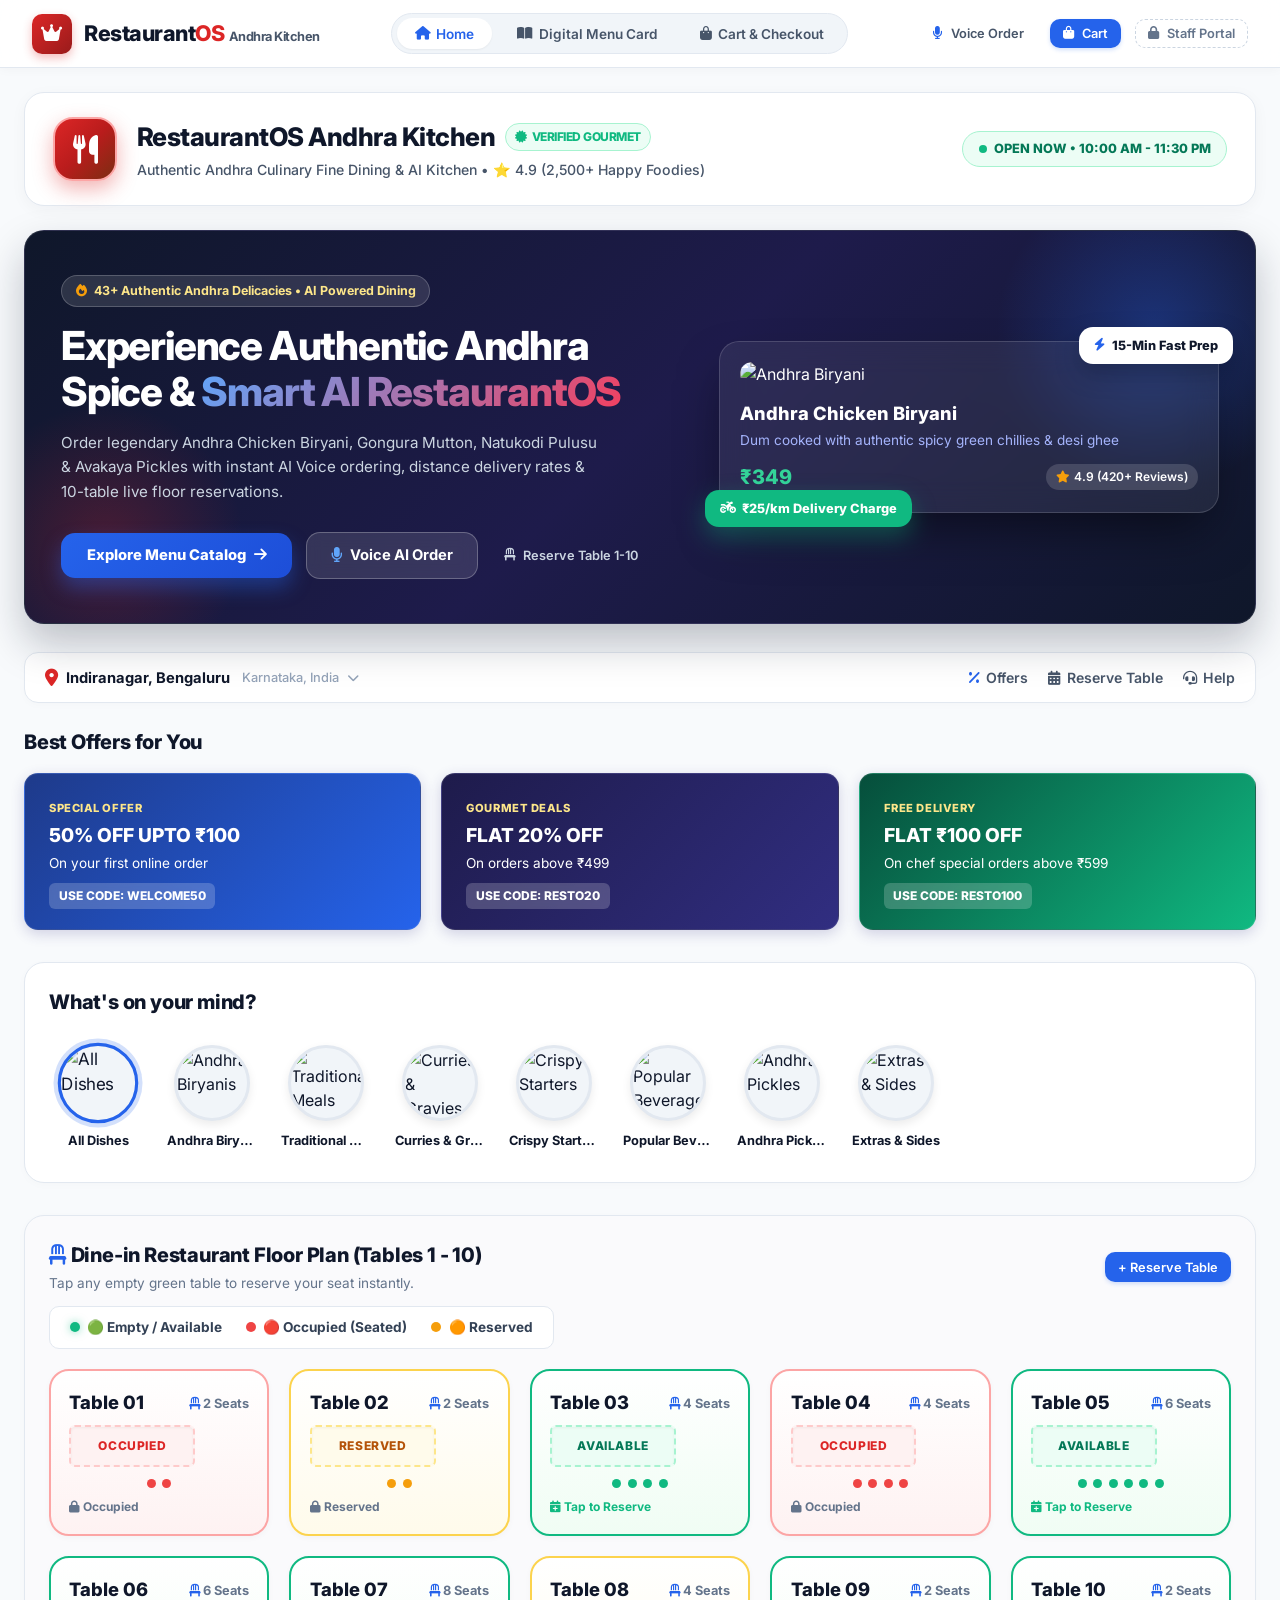
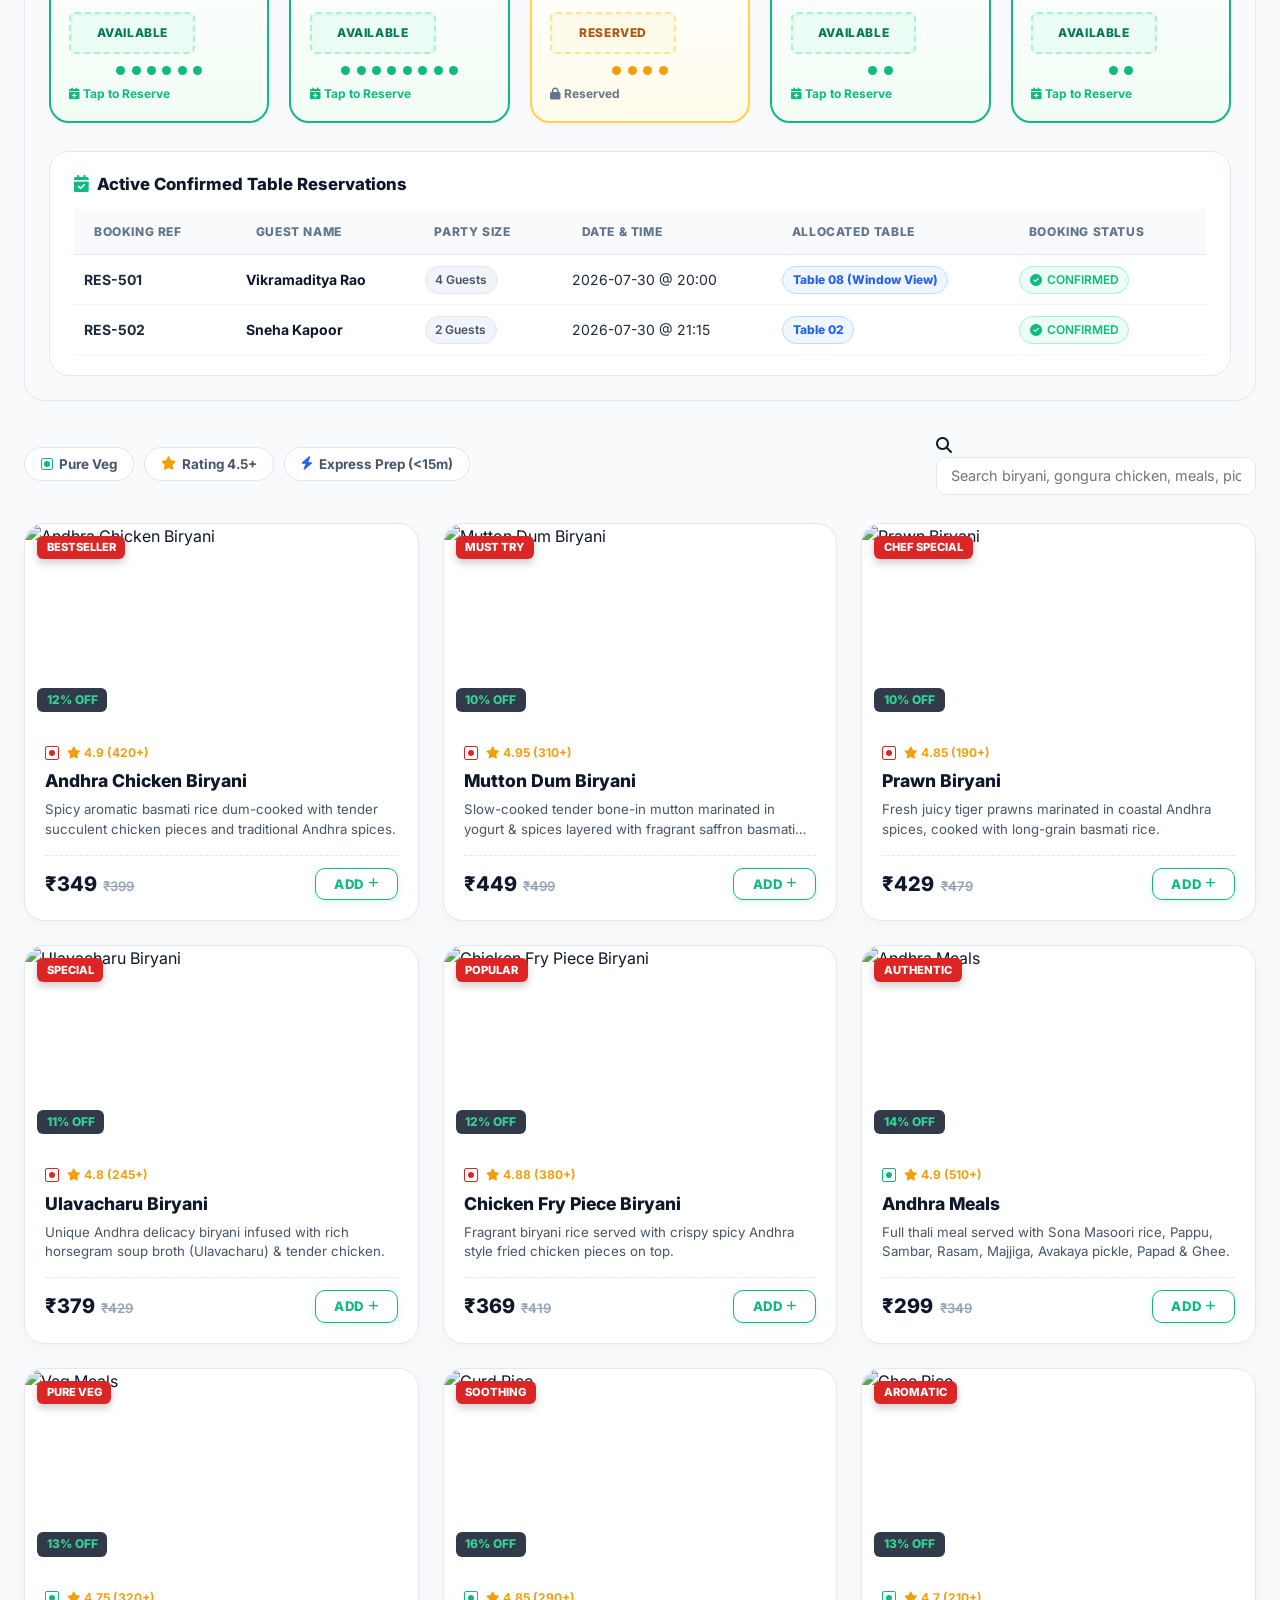
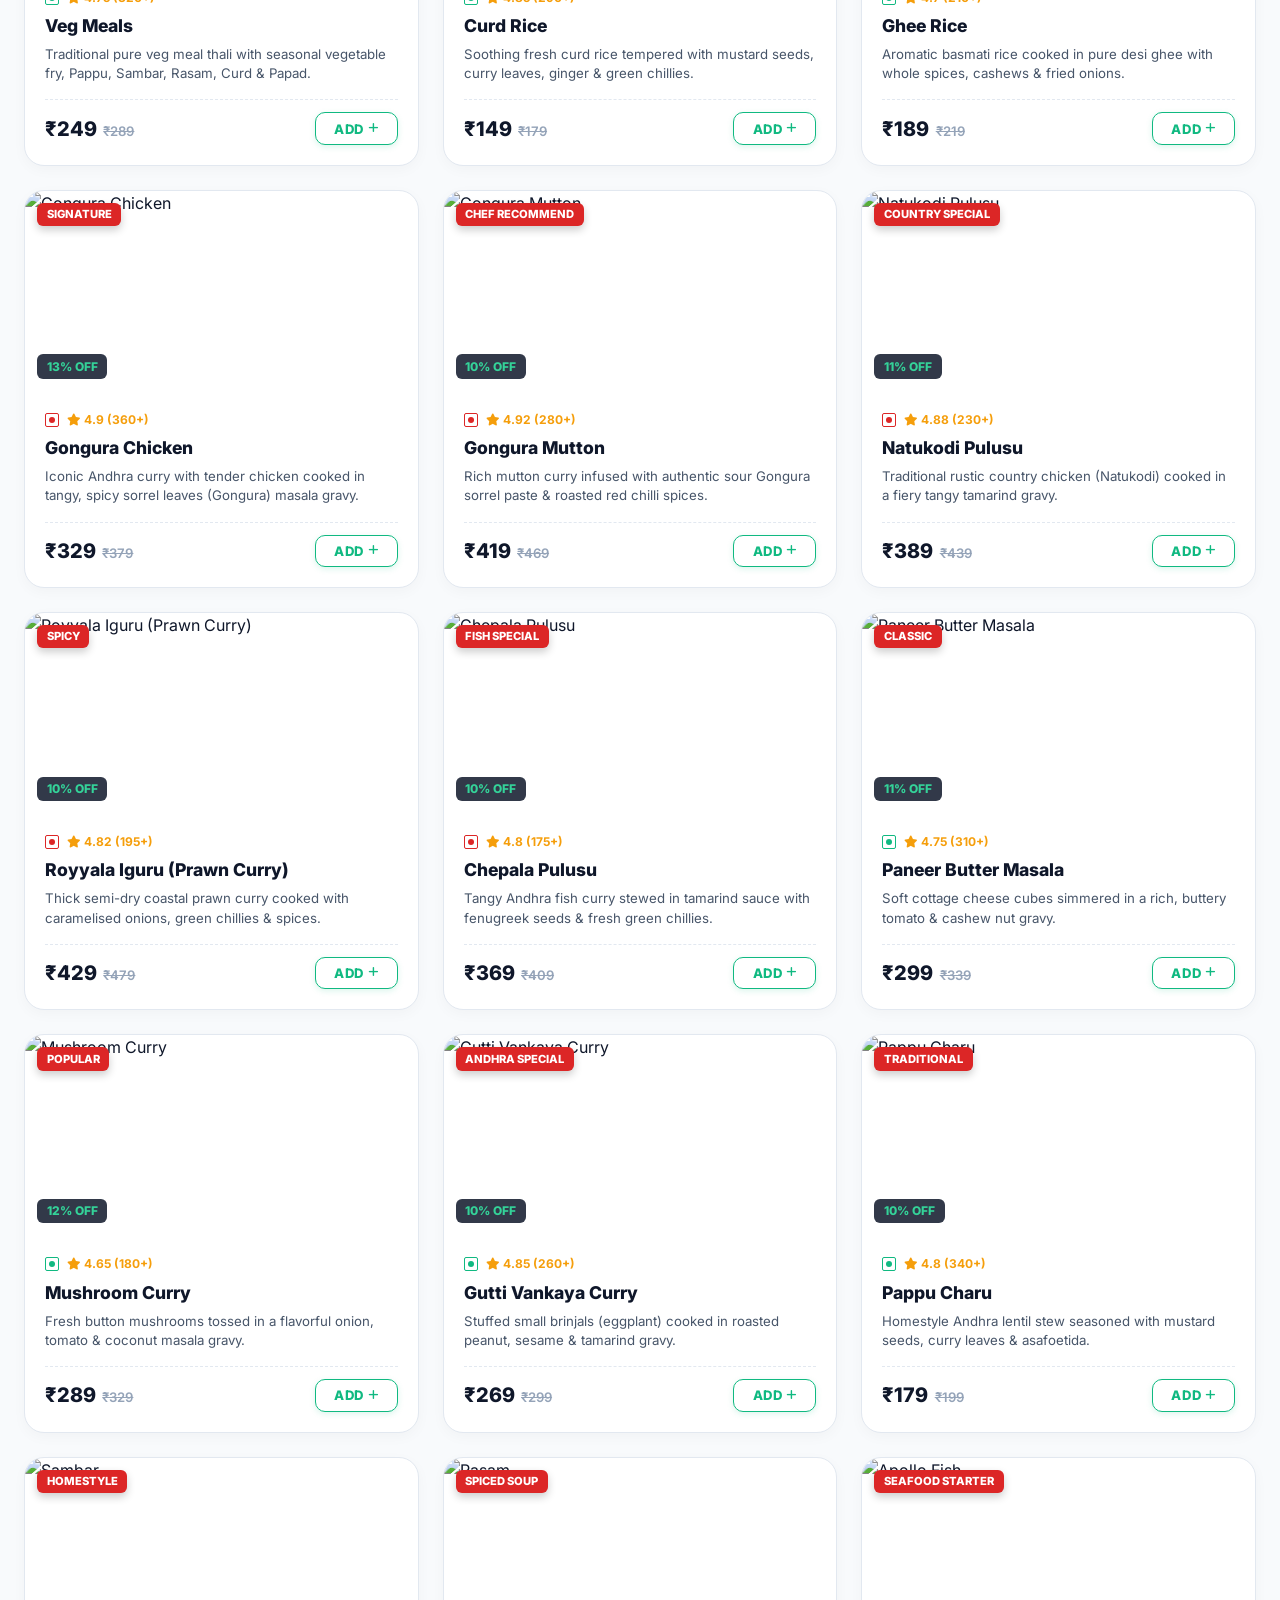
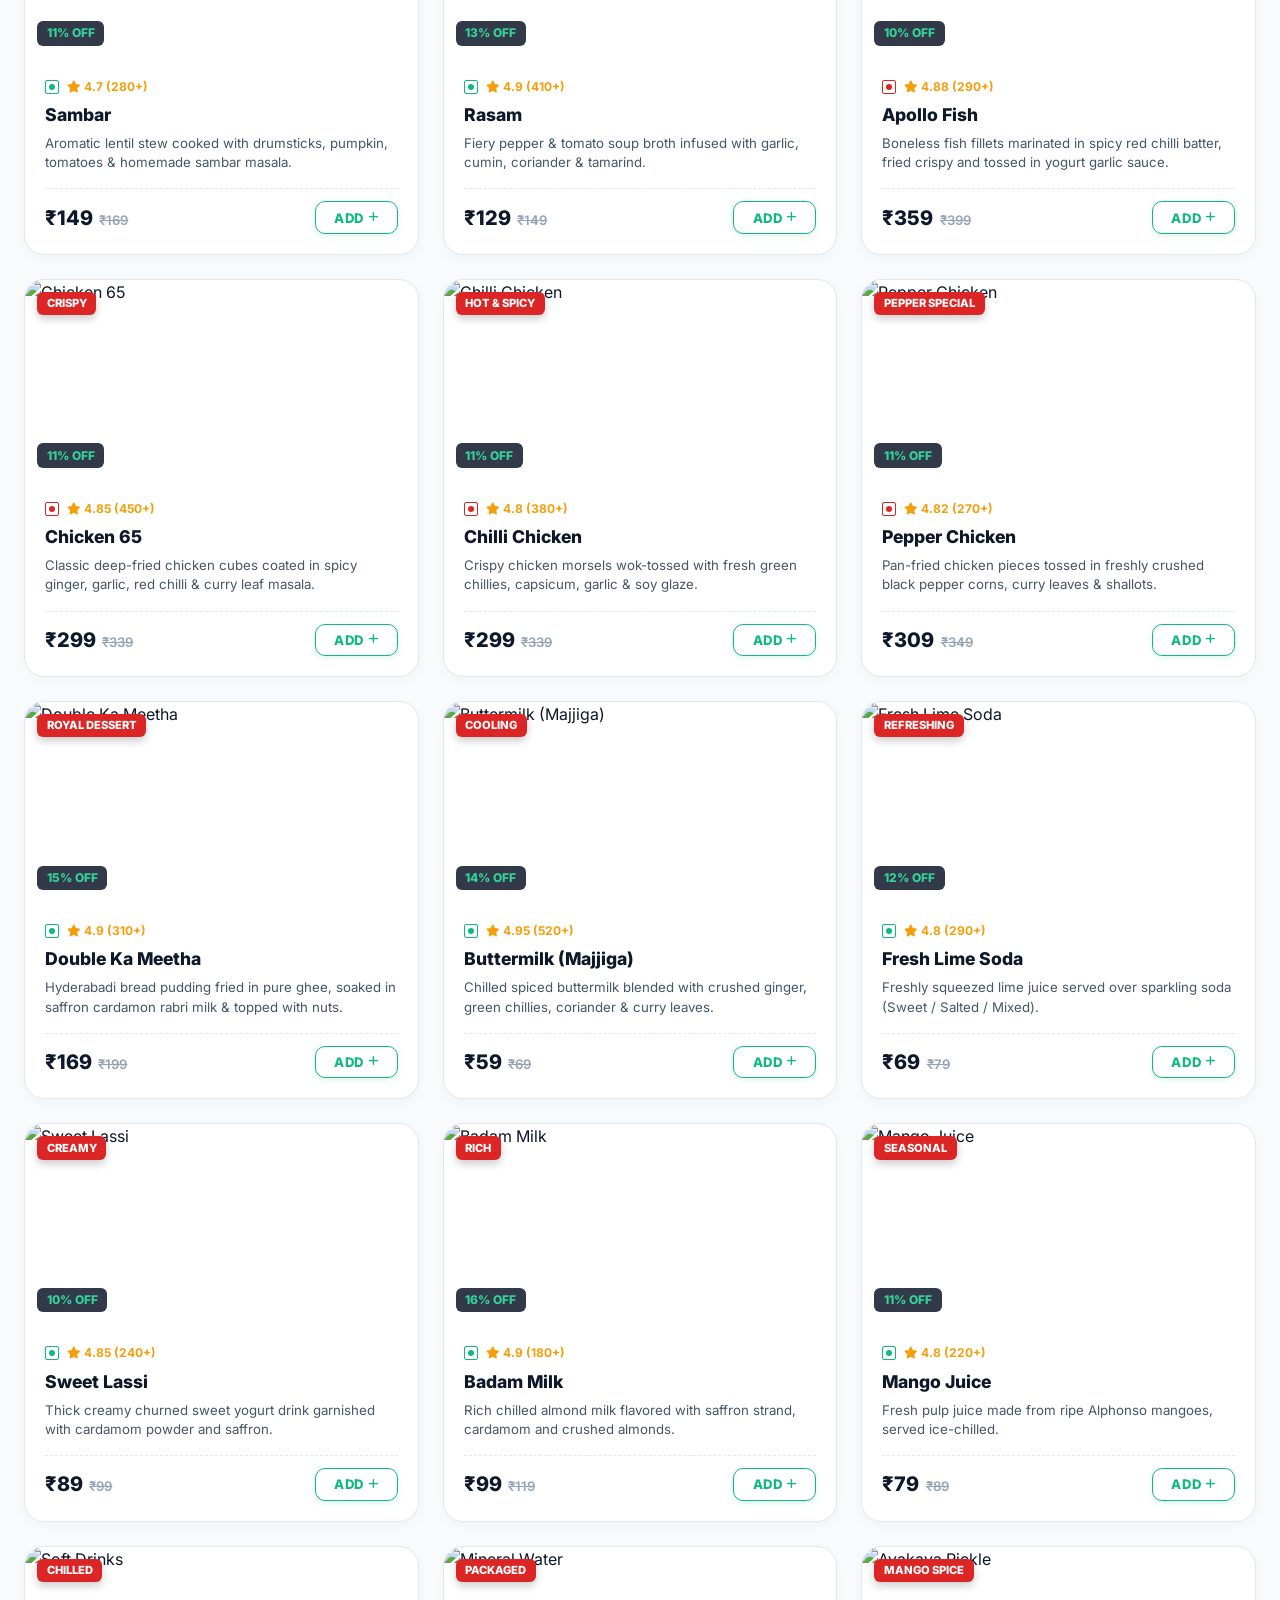
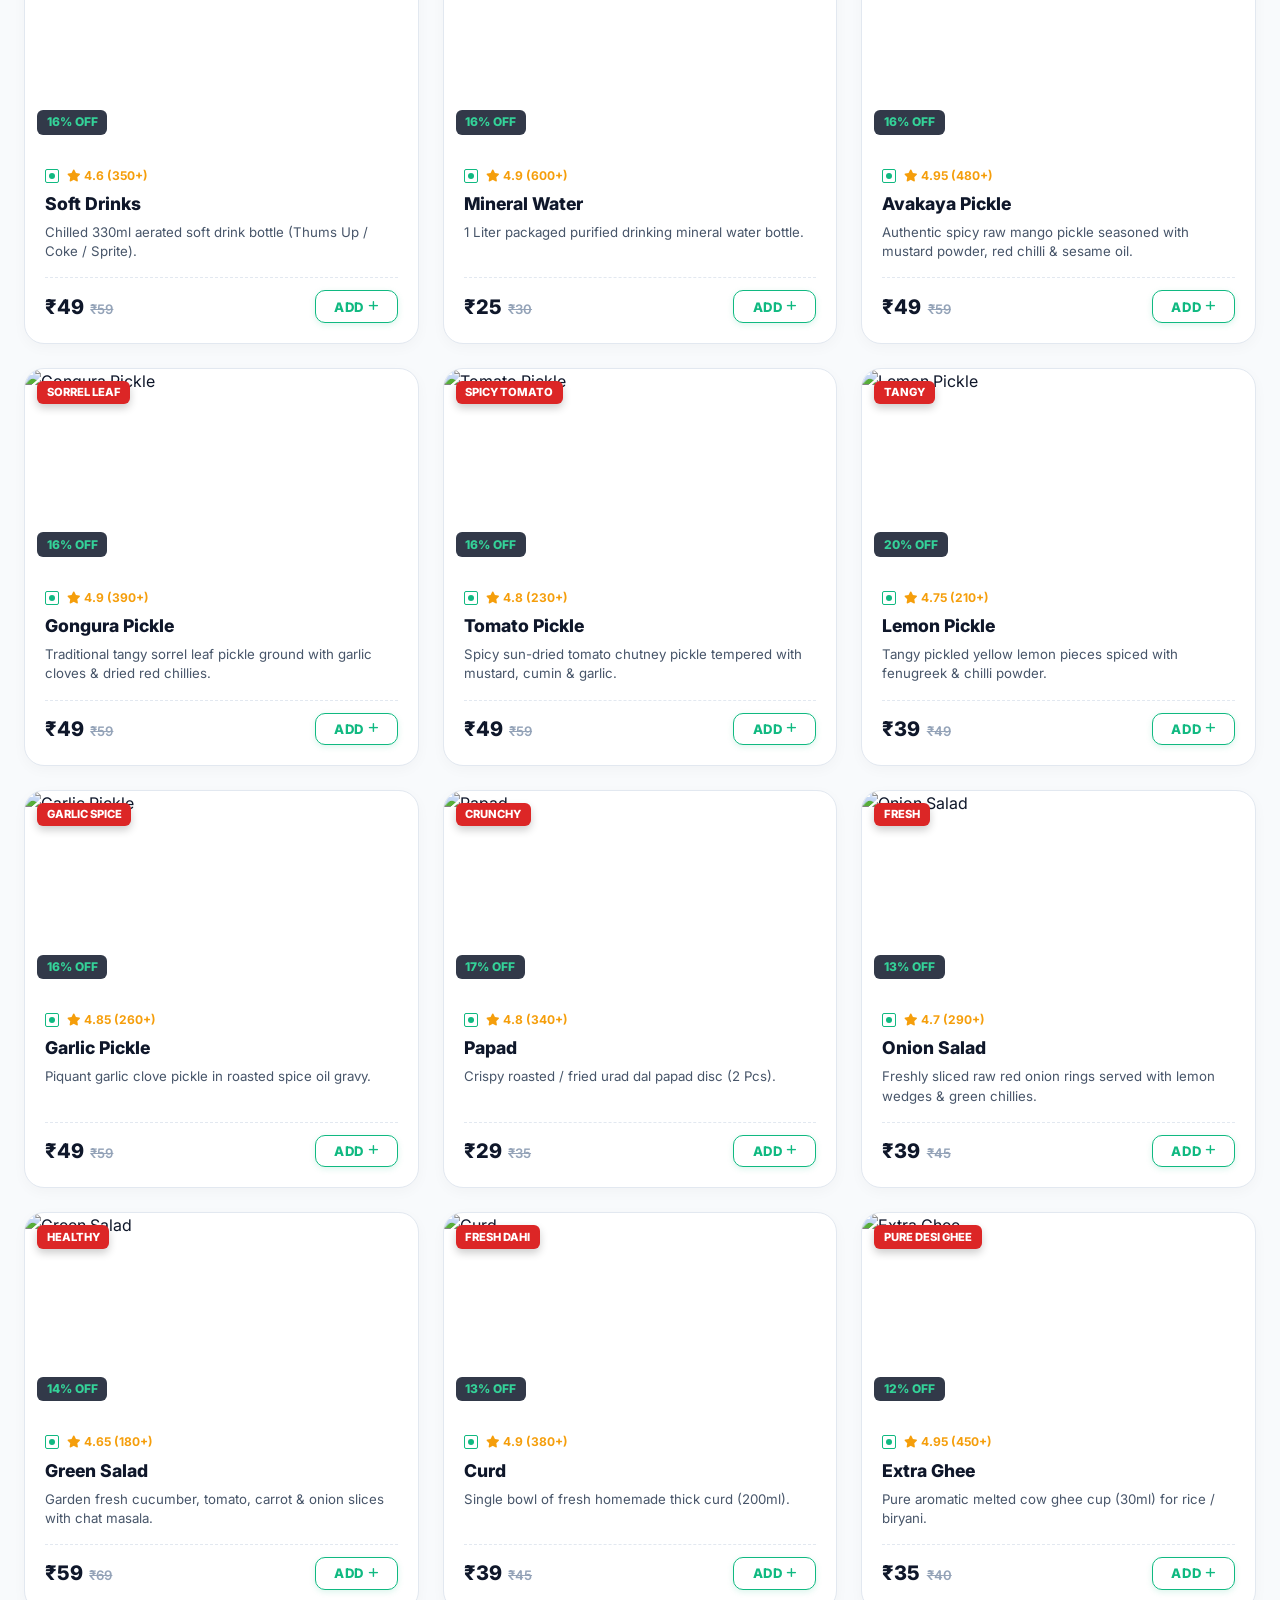
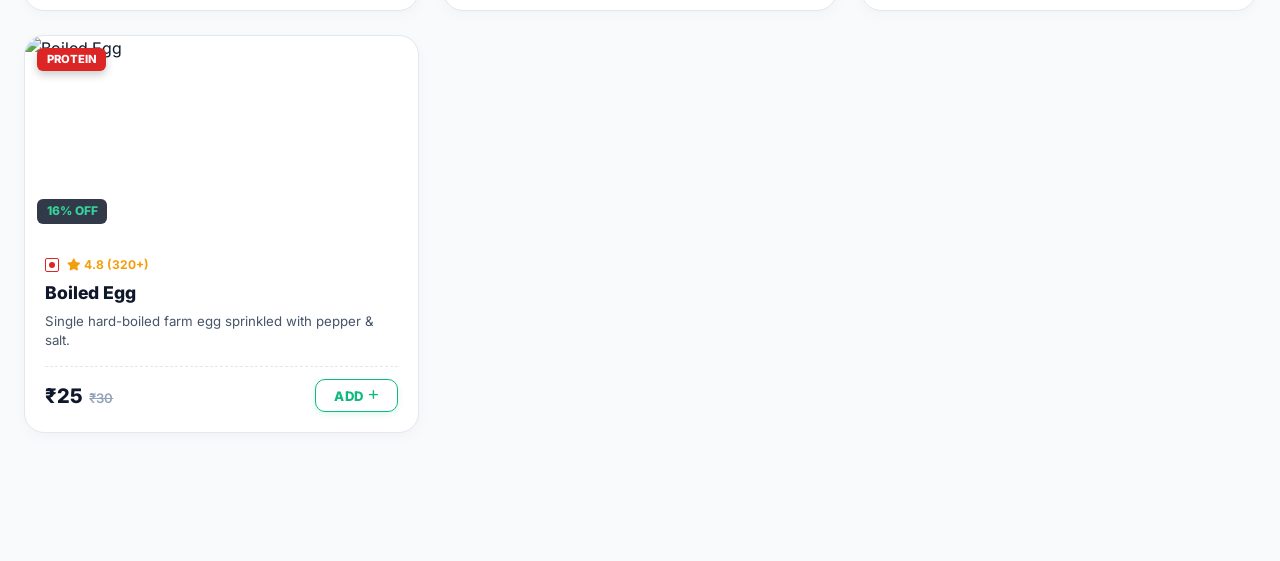
==== index.html @ c4a818b5 "Initial commit" ====
<!DOCTYPE html>
<html lang="en">
<head>
  <meta charset="UTF-8">
  <meta name="viewport" content="width=device-width, initial-scale=1.0">
  <title>RestaurantOS | Authentic Andhra Kitchen & AI Platform</title>
  <meta name="description" content="Commercial enterprise AI restaurant platform with online customer storefront and staff portal.">
  
  <!-- Inter & Plus Jakarta Sans Fonts -->
  <link rel="preconnect" href="https://fonts.googleapis.com">
  <link rel="preconnect" href="https://fonts.gstatic.com" crossorigin>
  <link href="https://fonts.googleapis.com/css2?family=Inter:wght@300;400;500;600;700;800&family=Plus+Jakarta+Sans:wght@500;600;700;800&display=swap" rel="stylesheet">
  
  <!-- Font Awesome Icons -->
  <link rel="stylesheet" href="https://cdnjs.cloudflare.com/ajax/libs/font-awesome/6.4.0/css/all.min.css">
  
  <!-- Chart.js CDN -->
  <script src="https://cdn.jsdelivr.net/npm/chart.js"></script>

  <!-- RestaurantOS Design Systems -->
  <link rel="stylesheet" href="css/style.css">
  <link rel="stylesheet" href="css/admin.css">
  <link rel="stylesheet" href="css/kitchen.css">
  <link rel="stylesheet" href="css/customer.css">
</head>
<body>

  <!-- Initial Entrance Splash Screen Loader (First Visit Only) -->
  <div id="initialSplashScreen" class="splash-screen-overlay">
    <div class="splash-content-card">
      <div class="splash-logo-emblem">
        <i class="fas fa-utensils"></i>
      </div>
      <h1 class="splash-brand-title">Restaurant<span>OS</span></h1>
      <div class="splash-brand-subtitle">Andhra Spice Kitchen</div>
      <div class="splash-spinner-ring"></div>
      <p class="splash-loading-text">Preparing Authentic Andhra Culinary Experience...</p>
    </div>
  </div>

  <div id="app-root">
    
    <!-- Top Glassmorphic Public Customer Header Bar -->
    <header class="top-navbar">
      <div class="brand-logo" onclick="App.switchView('customer-site')">
        <div class="brand-icon" style="background: linear-gradient(135deg, #DC2626 0%, #991B1B 100%); color: white; border: none; box-shadow: 0 4px 10px rgba(220,38,38,0.3);">
          <i class="fas fa-crown"></i>
        </div>
        <div>
          Restaurant<span style="color: #DC2626;">OS</span> <span style="font-size: 0.8rem; font-weight: 700; color: #475569;">Andhra Kitchen</span>
        </div>
      </div>

      <!-- Public Customer Navigation Links -->
      <nav class="nav-views-switcher">
        <button class="nav-view-btn active" data-view="customer-site">
          <i class="fas fa-home"></i> Home
        </button>
        <button class="nav-view-btn" data-view="menu-catalog">
          <i class="fas fa-book-open"></i> Digital Menu Card
        </button>
        <button class="nav-view-btn" data-view="cart-checkout">
          <i class="fas fa-shopping-bag"></i> Cart & Checkout
        </button>
      </nav>

      <!-- Customer Actions & Staff Portal Button -->
      <div class="nav-right-actions">
        <button class="btn btn-ghost btn-sm" onclick="App.startVoiceOrdering()">
          <i class="fas fa-microphone" style="color: var(--primary);"></i> Voice Order
        </button>
        
        <button class="btn btn-primary btn-sm" id="cartDrawerTrigger" onclick="App.switchView('cart-checkout')">
          <i class="fas fa-shopping-bag"></i> Cart
          <span class="badge" id="cartBadgeCount" style="background: white; color: var(--primary); display: none;">0</span>
        </button>

        <!-- Subtle Staff Portal Link for Admin/Kitchen Staff -->
        <button class="btn btn-ghost btn-sm" style="color: #64748B; border: 1px dashed #CBD5E1;" onclick="App.switchView('admin-dashboard')">
          <i class="fas fa-lock"></i> Staff Portal
        </button>
      </div>
    </header>

    <!-- Main Dynamic Content Container -->
    <main class="main-container">

      <!-- ===================================================================
           VIEW 1: ONLINE CUSTOMER STOREFRONT & ORDERING PORTAL
           =================================================================== -->
      <section id="view-customer-site" class="view-container">

        <!-- RESTAURANT NAME & LOGO ENTRANCE HEADER BANNER -->
        <div class="resto-brand-welcome-card">
          <div class="resto-brand-left">
            <div class="resto-brand-logo-emblem">
              <i class="fas fa-utensils"></i>
            </div>
            <div class="resto-brand-info">
              <h1>
                RestaurantOS Andhra Kitchen
                <span class="badge badge-success" style="font-size: 0.75rem; font-weight: 800; text-transform: uppercase;">
                  <i class="fas fa-certificate"></i> Verified Gourmet
                </span>
              </h1>
              <p>Authentic Andhra Culinary Fine Dining & AI Kitchen • ⭐️ 4.9 (2,500+ Happy Foodies)</p>
            </div>
          </div>

          <div class="resto-brand-meta">
            <div class="resto-open-pill">
              <span style="width: 8px; height: 8px; border-radius: 50%; background: #10B981;"></span>
              OPEN NOW • 10:00 AM - 11:30 PM
            </div>
          </div>
        </div>

        <!-- ANIMATED HERO LANDING BANNER SECTION -->
        <div class="hero-landing-section">
          <div class="hero-bg-glow-1"></div>
          <div class="hero-bg-glow-2"></div>
          
          <div class="hero-grid-layout">
            <div>
              <div class="hero-pill-badge">
                <i class="fas fa-fire" style="color: #F59E0B;"></i> 43+ Authentic Andhra Delicacies • AI Powered Dining
              </div>

              <h1 class="hero-main-title">
                Experience Authentic Andhra Spice & <span class="hero-gradient-text">Smart AI RestaurantOS</span>
              </h1>

              <p class="hero-description">
                Order legendary Andhra Chicken Biryani, Gongura Mutton, Natukodi Pulusu & Avakaya Pickles with instant AI Voice ordering, distance delivery rates & 10-table live floor reservations.
              </p>

              <div class="hero-cta-group">
                <button class="hero-primary-btn" onclick="document.getElementById('customerMenuGrid').scrollIntoView({ behavior: 'smooth' })">
                  Explore Menu Catalog <i class="fas fa-arrow-right"></i>
                </button>
                <button class="hero-voice-btn" onclick="App.startVoiceOrdering()">
                  <i class="fas fa-microphone" style="color: #60A5FA;"></i> Voice AI Order
                </button>
                <button class="btn btn-ghost btn-sm" style="color: #CBD5E1;" onclick="App.openModal('bookTableModal')">
                  <i class="fas fa-chair"></i> Reserve Table 1-10
                </button>
              </div>
            </div>

            <!-- Floating Animated Food Card Visual -->
            <div class="hero-visual-card">
              <img src="https://images.unsplash.com/photo-1563379091339-03b21ab4a4f8?auto=format&fit=crop&w=600&q=80" alt="Andhra Biryani" class="hero-food-img">
              
              <div style="padding-top: 0.85rem;">
                <div style="font-weight: 800; font-size: 1.15rem; color: white;">Andhra Chicken Biryani</div>
                <div style="font-size: 0.85rem; color: #A5B4FC; margin-top: 0.15rem;">Dum cooked with authentic spicy green chillies & desi ghee</div>
                <div style="display: flex; justify-content: space-between; align-items: center; margin-top: 0.75rem;">
                  <span style="font-size: 1.25rem; font-weight: 800; color: #34D399;">₹349</span>
                  <span class="badge" style="background: rgba(255,255,255,0.15); color: white;"><i class="fas fa-star" style="color: #F59E0B;"></i> 4.9 (420+ Reviews)</span>
                </div>
              </div>

              <div class="hero-floating-tag-1">
                <i class="fas fa-bolt" style="color: #2563EB;"></i> 15-Min Fast Prep
              </div>

              <div class="hero-floating-tag-2">
                <i class="fas fa-motorcycle"></i> ₹25/km Delivery Charge
              </div>
            </div>
          </div>
        </div>
        
        <!-- Top Location Header Bar -->
        <div class="resto-header-bar">
          <div class="location-selector" onclick="App.showToast('Select Delivery Location', 'info')">
            <i class="fas fa-location-dot"></i>
            <span>Indiranagar, Bengaluru</span>
            <span class="location-subtext">Karnataka, India</span>
            <i class="fas fa-chevron-down" style="font-size: 0.75rem; color: #94A3B8;"></i>
          </div>

          <div class="resto-nav-actions">
            <div class="resto-nav-link" onclick="CustomerModule.applyCoupon('WELCOME50')">
              <i class="fas fa-percent" style="color: #2563EB;"></i> Offers
            </div>
            <div class="resto-nav-link" onclick="App.openModal('bookTableModal')">
              <i class="fas fa-calendar-alt"></i> Reserve Table
            </div>
            <div class="resto-nav-link" onclick="App.showToast('Support Chat Online 24/7', 'info')">
              <i class="fas fa-headset"></i> Help
            </div>
          </div>
        </div>

        <!-- Deals & Offers Carousel -->
        <div class="resto-deals-section">
          <h2 class="deals-section-title">Best Offers for You</h2>
          <div class="deals-carousel">
            
            <div class="deal-card blue-theme" onclick="CustomerModule.applyCoupon('WELCOME50')">
              <div>
                <span class="deal-tag">SPECIAL OFFER</span>
                <div class="deal-title">50% OFF UPTO ₹100</div>
                <div style="font-size: 0.85rem;">On your first online order</div>
              </div>
              <div class="deal-code">USE CODE: WELCOME50</div>
            </div>

            <div class="deal-card" onclick="CustomerModule.applyCoupon('RESTO20')">
              <div>
                <span class="deal-tag">GOURMET DEALS</span>
                <div class="deal-title">FLAT 20% OFF</div>
                <div style="font-size: 0.85rem;">On orders above ₹499</div>
              </div>
              <div class="deal-code">USE CODE: RESTO20</div>
            </div>

            <div class="deal-card emerald-theme" onclick="CustomerModule.applyCoupon('RESTO100')">
              <div>
                <span class="deal-tag">FREE DELIVERY</span>
                <div class="deal-title">FLAT ₹100 OFF</div>
                <div style="font-size: 0.85rem;">On chef special orders above ₹599</div>
              </div>
              <div class="deal-code">USE CODE: RESTO100</div>
            </div>

          </div>
        </div>

        <!-- "What's on your mind?" Category Circle Avatars -->
        <div class="mind-section">
          <h2 class="deals-section-title" style="margin-bottom: 1.25rem;">What's on your mind?</h2>
          <div class="mind-grid" id="mindCategoryGrid">
            <!-- Dynamically Rendered Category Avatars -->
          </div>
        </div>

        <!-- LIVE RESTAURANT TABLES & CONFIRMED BOOKINGS SECTION (Tables 01 to 10) -->
        <div class="mind-section" style="background: #FAFAFC;">
          <div style="display: flex; justify-content: space-between; align-items: center; margin-bottom: 0.75rem;">
            <div>
              <h2 class="deals-section-title" style="margin-bottom: 0.2rem;"><i class="fas fa-chair" style="color: #2563EB;"></i> Dine-in Restaurant Floor Plan (Tables 1 - 10)</h2>
              <p style="font-size: 0.85rem; color: #64748B;">Tap any empty green table to reserve your seat instantly.</p>
            </div>
            <button class="btn btn-primary btn-sm" onclick="App.openModal('bookTableModal')">+ Reserve Table</button>
          </div>

          <!-- Floor Plan Status Legend Bar -->
          <div class="table-map-legend">
            <div class="legend-item"><span class="legend-dot available"></span> <span>🟢 Empty / Available</span></div>
            <div class="legend-item"><span class="legend-dot occupied"></span> <span>🔴 Occupied (Seated)</span></div>
            <div class="legend-item"><span class="legend-dot reserved"></span> <span>🟠 Reserved</span></div>
          </div>

          <div class="table-map-grid" id="customerTableGrid">
            <!-- 10 Tables Architectural Grid Injected -->
          </div>

          <!-- CONFIRMED TABLE BOOKINGS TABLE CARD -->
          <div id="customerConfirmedReservationsCard" style="margin-top: 1.5rem;">
            <!-- Confirmed Table Bookings Table Injected by CustomerModule -->
          </div>
        </div>

        <!-- Filter Strip -->
        <div class="resto-filter-strip">
          <div class="filter-pills-group">
            <button class="resto-filter-btn" id="filterVegBtn">
              <span class="veg-icon-box" style="width: 12px; height: 12px;"><span class="veg-icon-dot-inner"></span></span> Pure Veg
            </button>
            <button class="resto-filter-btn" id="filterRatingBtn">
              <i class="fas fa-star" style="color: #F59E0B;"></i> Rating 4.5+
            </button>
            <button class="resto-filter-btn" id="filterExpressBtn">
              <i class="fas fa-bolt" style="color: #2563EB;"></i> Express Prep (<15m)
            </button>
          </div>

          <div class="search-box" style="width: 320px;">
            <i class="fas fa-search"></i>
            <input type="text" id="customerMenuSearch" class="form-input" placeholder="Search biryani, gongura chicken, meals, pickles...">
          </div>
        </div>

        <!-- Food Menu Grid Cards -->
        <div class="resto-menu-grid" id="customerMenuGrid">
          <!-- Dynamically Rendered Food Cards -->
        </div>

        <!-- Sticky Bottom Floating Cart Bar -->
        <div class="floating-cart-bar" id="floatingCartBar" onclick="App.switchView('cart-checkout')">
          <div class="floating-cart-info">
            <span class="floating-cart-count" id="floatingCartCountText">0 ITEMS ADDED</span>
            <span class="floating-cart-price" id="floatingCartPriceText">₹0</span>
          </div>
          <div class="floating-cart-cta">
            View Cart & Checkout <i class="fas fa-arrow-right"></i>
          </div>
        </div>

      </section>

      <!-- ===================================================================
           VIEW 2: DEDICATED STANDALONE DIGITAL MENU CARD PAGE
           =================================================================== -->
      <section id="view-menu-catalog" class="view-container" style="display: none;">
        <!-- Dynamically Injected by CustomerModule.renderFullMenuCardPage() -->
      </section>

      <!-- ===================================================================
           VIEW 3: DEDICATED CART & CHECKOUT PAGE
           =================================================================== -->
      <section id="view-cart-checkout" class="view-container" style="display: none;">
        <div class="cart-page-container">
          <div class="cart-page-header">
            <div>
              <h1 class="cart-page-title"><i class="fas fa-shopping-bag" style="color: #2563EB;"></i> Your Cart & Checkout</h1>
              <p style="font-size: 0.9rem; color: #64748B;">Review your items, apply discount coupons, select address, and place order.</p>
            </div>
            <button class="btn btn-secondary" onclick="App.switchView('customer-site')">
              <i class="fas fa-arrow-left"></i> Back to Menu Catalog
            </button>
          </div>

          <!-- Dynamic Cart Page Content -->
          <div id="cartPageContent"></div>
        </div>
      </section>

      <!-- ===================================================================
           VIEW 3: ADMIN AUTHENTICATION / LOGIN PAGE
           =================================================================== -->
      <section id="view-admin-login" class="view-container" style="display: none;">
        <div class="admin-login-container">
          <div class="admin-login-card">
            <div class="admin-login-header">
              <div class="login-brand-icon">
                <i class="fas fa-shield-halved"></i>
              </div>
              <h1 class="login-title">Staff & Admin Portal</h1>
              <p class="login-subtitle">Sign in to access executive telemetry, revenue metrics & KDS controls.</p>
            </div>

            <!-- Demo Credentials Helper Pill -->
            <div class="demo-creds-pill">
              <i class="fas fa-key" style="color: #2563EB;"></i>
              <div>
                <strong>Staff Demo Credentials:</strong><br>
                Email: <code>admin@restaurantos.demo</code> | Password: <code>admin123</code>
              </div>
            </div>

            <form onsubmit="AdminModule.handleLogin(event)">
              <div class="form-group">
                <label class="form-label">Work Email / Username</label>
                <input type="email" id="adminLoginEmail" class="form-input" required value="admin@restaurantos.demo">
              </div>

              <div class="form-group">
                <label class="form-label">Password / Security Key</label>
                <input type="password" id="adminLoginPassword" class="form-input" required value="admin123">
              </div>

              <div style="display: flex; justify-content: space-between; align-items: center; margin-bottom: 1.5rem; font-size: 0.85rem;">
                <label style="cursor: pointer;"><input type="checkbox" checked style="accent-color: #2563EB;"> Remember Session</label>
                <a href="#" style="color: #2563EB; font-weight: 600;" onclick="App.showToast('Demo Password is: admin123', 'info'); return false;">Forgot Password?</a>
              </div>

              <button type="submit" class="btn btn-primary btn-lg" style="width: 100%; font-weight: 800;">
                Sign In to Staff Portal <i class="fas fa-arrow-right"></i>
              </button>
            </form>
          </div>
        </div>
      </section>

      <!-- ===================================================================
           VIEW 4: MULTI-TAB ADMIN SAAS DASHBOARD (PROTECTED STAFF VIEW)
           =================================================================== -->
      <section id="view-admin-dashboard" class="view-container" style="display: none;">
        <div class="admin-layout">
          
          <!-- SaaS Left Sidebar with Direct Onclick Tab Handlers -->
          <aside class="admin-sidebar">
            <div class="sidebar-nav">
              <div class="sidebar-section-title">Main Operational Modules</div>
              
              <button class="sidebar-tab-btn active" data-tab="overview" onclick="AdminModule.switchTab('overview')">
                <div class="sidebar-item-left"><i class="fas fa-home"></i> Overview</div>
              </button>
              
              <button class="sidebar-tab-btn" data-tab="orders" onclick="AdminModule.switchTab('orders')">
                <div class="sidebar-item-left"><i class="fas fa-shopping-bag"></i> Live Orders</div>
                <span class="sidebar-badge" id="adminSidebarPendingBadge">0</span>
              </button>
              
              <button class="sidebar-tab-btn" data-tab="menu" onclick="AdminModule.switchTab('menu')">
                <div class="sidebar-item-left"><i class="fas fa-book-open"></i> Menu Manager</div>
              </button>
              
              <button class="sidebar-tab-btn" data-tab="customers" onclick="AdminModule.switchTab('customers')">
                <div class="sidebar-item-left"><i class="fas fa-users"></i> Customer CRM</div>
              </button>

              <div class="sidebar-section-title">Kitchen & Analytics</div>
              
              <button class="sidebar-tab-btn" style="background: #FFFBEB; border: 1px solid #FDE68A;" onclick="App.switchView('kitchen-kds')">
                <div class="sidebar-item-left"><i class="fas fa-fire" style="color: #F59E0B;"></i> Kitchen KDS Board</div>
              </button>

              <button class="sidebar-tab-btn" data-tab="ai" onclick="AdminModule.switchTab('ai')">
                <div class="sidebar-item-left"><i class="fas fa-brain" style="color: #818CF8;"></i> AI Insights</div>
              </button>
              
              <button class="sidebar-tab-btn" data-tab="reports" onclick="AdminModule.switchTab('reports')">
                <div class="sidebar-item-left"><i class="fas fa-chart-line"></i> Sales Reports</div>
              </button>

              <div class="sidebar-section-title">System Settings</div>
              
              <button class="sidebar-tab-btn" data-tab="settings" onclick="AdminModule.switchTab('settings')">
                <div class="sidebar-item-left"><i class="fas fa-sliders"></i> Store Settings</div>
              </button>
            </div>

            <div style="padding-top: 1rem; border-top: 1px solid #E2E8F0;">
              <div style="font-size: 0.8rem; font-weight: 700; color: #0F172A;">Logged in as Manager</div>
              <div style="font-size: 0.75rem; color: #94A3B8; margin-bottom: 0.75rem;">RestaurantOS Enterprise v2.4</div>
              <button class="btn btn-danger btn-sm" style="width: 100%;" onclick="AdminModule.logout()">
                <i class="fas fa-sign-out-alt"></i> Sign Out Admin
              </button>
            </div>
          </aside>

          <!-- Main Admin Content Area -->
          <main class="admin-main">
            
            <!-- SUB-TAB 1: OVERVIEW -->
            <div id="adminTab-overview" class="admin-subview active">
              <div class="admin-header">
                <div class="admin-title-group">
                  <h1>Executive Telemetry Overview</h1>
                  <p>Real-time revenue metrics, kitchen staging, and business growth analytics.</p>
                </div>
                <div style="display: flex; gap: 0.75rem;">
                  <button class="btn btn-primary" onclick="AdminModule.openCreateManualOrderModal()">
                    <i class="fas fa-plus-circle"></i> Create Manual Order
                  </button>
                  <button class="btn btn-secondary" onclick="AdminModule.openAddMenuModal()">
                    <i class="fas fa-plus"></i> Add New Dish
                  </button>
                </div>
              </div>

              <!-- KPI Metric Cards Grid -->
              <div class="kpi-grid">
                <div class="kpi-card">
                  <div class="kpi-info">
                    <h3>Today's Revenue</h3>
                    <div class="kpi-value" id="kpiTodayRevenue">₹0</div>
                    <span class="kpi-trend up"><i class="fas fa-arrow-up"></i> +18.4% vs yesterday</span>
                  </div>
                  <div class="kpi-icon-wrapper icon-blue">
                    <i class="fas fa-indian-rupee-sign"></i>
                  </div>
                </div>

                <div class="kpi-card">
                  <div class="kpi-info">
                    <h3>Total Orders</h3>
                    <div class="kpi-value" id="kpiTodayOrders">0</div>
                    <span class="kpi-trend up"><i class="fas fa-arrow-up"></i> 64 Completed</span>
                  </div>
                  <div class="kpi-icon-wrapper icon-emerald">
                    <i class="fas fa-bag-shopping"></i>
                  </div>
                </div>

                <div class="kpi-card">
                  <div class="kpi-info">
                    <h3>Pending Orders</h3>
                    <div class="kpi-value" id="kpiPendingOrders">0</div>
                    <span class="kpi-trend down"><i class="fas fa-clock"></i> Kitchen Staged</span>
                  </div>
                  <div class="kpi-icon-wrapper icon-amber">
                    <i class="fas fa-hourglass-half"></i>
                  </div>
                </div>

                <div class="kpi-card">
                  <div class="kpi-info">
                    <h3>Avg Order Value</h3>
                    <div class="kpi-value" id="kpiAOV">₹0</div>
                    <span class="kpi-trend up"><i class="fas fa-arrow-up"></i> +5.2% AOV</span>
                  </div>
                  <div class="kpi-icon-wrapper icon-purple">
                    <i class="fas fa-chart-line"></i>
                  </div>
                </div>
              </div>

              <!-- AI Insights Header Card -->
              <div class="ai-insights-panel">
                <div class="ai-header">
                  <div style="display: flex; align-items: center; gap: 0.75rem;">
                    <i class="fas fa-brain" style="font-size: 1.5rem; color: #A5B4FC;"></i>
                    <h3 style="color: white; margin: 0;">RestaurantOS Intelligence Engine</h3>
                  </div>
                  <span class="ai-badge"><i class="fas fa-bolt"></i> REAL-TIME OPTIMIZER</span>
                </div>
                <div class="ai-grid" id="adminAIInsightsContainer">
                  <!-- AI Cards Injected -->
                </div>
              </div>

              <!-- Dashboard Analytics Charts -->
              <div class="charts-grid">
                <div class="chart-card">
                  <div class="chart-card-header">
                    <h3>Hourly Revenue Trajectory</h3>
                    <span class="badge badge-primary">LIVE HOURLY</span>
                  </div>
                  <div style="height: 250px;">
                    <canvas id="revenueChart"></canvas>
                  </div>
                </div>

                <div class="chart-card">
                  <div class="chart-card-header">
                    <h3>Order Channel Mix</h3>
                    <span class="badge badge-neutral">BY TYPE</span>
                  </div>
                  <div style="height: 250px;">
                    <canvas id="ordersChart"></canvas>
                  </div>
                </div>
              </div>
            </div>

            <!-- SUB-TAB 2: LIVE ORDERS -->
            <div id="adminTab-orders" class="admin-subview">
              <div class="admin-header">
                <div class="admin-title-group">
                  <h1>Live Order Operations & Dispatch</h1>
                  <p>Real-time order status tracking, kitchen sync, and manual order creation.</p>
                </div>
                <button class="btn btn-primary" onclick="AdminModule.openCreateManualOrderModal()">
                  <i class="fas fa-plus-circle"></i> Create Manual Order
                </button>
              </div>

              <div class="data-table-card">
                <div class="table-toolbar">
                  <div style="display: flex; gap: 0.5rem;" class="filter-pills-group">
                    <button class="btn btn-secondary btn-sm orders-filter-btn active" onclick="AdminModule.filterOrdersByStatus('all', this)">All Orders</button>
                    <button class="btn btn-secondary btn-sm orders-filter-btn" onclick="AdminModule.filterOrdersByStatus('incoming', this)">Incoming</button>
                    <button class="btn btn-secondary btn-sm orders-filter-btn" onclick="AdminModule.filterOrdersByStatus('preparing', this)">Preparing</button>
                    <button class="btn btn-secondary btn-sm orders-filter-btn" onclick="AdminModule.filterOrdersByStatus('ready', this)">Ready</button>
                    <button class="btn btn-secondary btn-sm orders-filter-btn" onclick="AdminModule.filterOrdersByStatus('completed', this)">Completed</button>
                  </div>

                  <div class="search-box">
                    <i class="fas fa-search"></i>
                    <input type="text" class="form-input" placeholder="Search Order ID, Name, Phone..." oninput="AdminModule.searchOrders(this.value)">
                  </div>
                </div>
                <table class="data-table">
                  <thead>
                    <tr>
                      <th>Order ID</th>
                      <th>Customer</th>
                      <th>Type & Table</th>
                      <th>Items Summary</th>
                      <th>Total</th>
                      <th>Status Control</th>
                      <th>Actions</th>
                    </tr>
                  </thead>
                  <tbody id="adminOrdersTableBody">
                    <!-- Live Orders -->
                  </tbody>
                </table>
              </div>
            </div>

            <!-- SUB-TAB 3: MENU MANAGER -->
            <div id="adminTab-menu" class="admin-subview">
              <div class="admin-header">
                <div class="admin-title-group">
                  <h1>Menu Catalog Manager</h1>
                  <p>Manage items, prices, discounts, food stock quantities, and availability.</p>
                </div>
                <button class="btn btn-primary" onclick="AdminModule.openAddMenuModal()">
                  <i class="fas fa-plus"></i> Add New Dish
                </button>
              </div>

              <div class="data-table-card">
                <div class="table-toolbar">
                  <h3>Food Catalog Items & Stock Controls</h3>
                </div>
                <table class="data-table">
                  <thead>
                    <tr>
                      <th>Dish Name</th>
                      <th>Category</th>
                      <th>Selling Price</th>
                      <th>Portion Stock Quantity</th>
                      <th>Stock Availability</th>
                      <th>Actions</th>
                    </tr>
                  </thead>
                  <tbody id="adminMenuTableBody">
                    <!-- Menu Items -->
                  </tbody>
                </table>
              </div>
            </div>

            <!-- SUB-TAB 4: CUSTOMER CRM -->
            <div id="adminTab-customers" class="admin-subview">
              <div class="admin-header">
                <div class="admin-title-group">
                  <h1>Customer Loyalty CRM</h1>
                  <p>Customer profiles, spend analytics, loyalty points, and VIP tiers.</p>
                </div>
                <button class="btn btn-primary" onclick="AdminModule.openAddCustomerModal()">
                  <i class="fas fa-user-plus"></i> Add Customer
                </button>
              </div>

              <div class="crm-grid" id="adminCustomersGrid">
                <!-- Customer CRM Cards -->
              </div>
            </div>

            <!-- SUB-TAB 5: AI INSIGHTS -->
            <div id="adminTab-ai" class="admin-subview">
              <div class="admin-header">
                <div class="admin-title-group">
                  <h1>RestaurantOS AI Intelligence Module</h1>
                  <p>Smart menu optimization, cross-sell recommendation pairs, dynamic pricing model.</p>
                </div>
              </div>
              <div class="ai-insights-panel">
                <div class="ai-header">
                  <h3 style="color: white;">Smart Recommendations</h3>
                  <button class="btn btn-primary btn-sm" onclick="App.showToast('AI Model refreshed with live telemetry', 'success')">Refresh AI Model</button>
                </div>
                <p style="color: #C7D2FE; margin-bottom: 1.5rem;">AI predictions based on past 30 days customer purchasing frequency and time-of-day demand signals.</p>
                <div class="ai-grid" id="adminAIInsightsTabContainer"></div>
              </div>
            </div>

            <!-- SUB-TAB 6: SALES REPORTS -->
            <div id="adminTab-reports" class="admin-subview">
              <div class="admin-header">
                <div class="admin-title-group">
                  <h1>Executive Analytics & Financial Reports</h1>
                  <p>Daily & monthly revenue graphs, top-selling food matrix, download statements.</p>
                </div>
                <button class="btn btn-primary" onclick="AdminModule.exportReportsPDF()">
                  <i class="fas fa-file-pdf"></i> Download PDF Report
                </button>
              </div>

              <div class="chart-card" style="margin-bottom: 2rem;">
                <div class="chart-card-header">
                  <h3>Peak Hours Order Distribution</h3>
                </div>
                <div style="height: 280px;">
                  <canvas id="peakHoursChart"></canvas>
                </div>
              </div>
            </div>

            <!-- SUB-TAB 7: STORE SETTINGS -->
            <div id="adminTab-settings" class="admin-subview">
              <div class="admin-header">
                <div class="admin-title-group">
                  <h1>Store Settings & Configuration</h1>
                  <p>Manage restaurant details, tax rates, delivery charges, and system preferences.</p>
                </div>
              </div>

              <form onsubmit="AdminModule.saveSettings(event)" class="settings-grid">
                <div class="settings-card">
                  <h3 style="margin-bottom: 1.25rem;">Business Profile</h3>
                  
                  <div class="form-group">
                    <label class="form-label">Restaurant Name</label>
                    <input type="text" id="setRestoName" class="form-input" required>
                  </div>

                  <div class="form-group">
                    <label class="form-label">Contact Phone</label>
                    <input type="text" id="setRestoPhone" class="form-input" required>
                  </div>

                  <div style="display: grid; grid-template-columns: 1fr 1fr; gap: 1rem;">
                    <div class="form-group">
                      <label class="form-label">GST Tax Rate (%)</label>
                      <input type="number" step="0.1" id="setRestoTax" class="form-input" required>
                    </div>
                    <div class="form-group">
                      <label class="form-label">Base Delivery Rate (₹/km)</label>
                      <input type="number" id="setRestoDelivery" class="form-input" value="25" required>
                    </div>
                  </div>

                  <button type="submit" class="btn btn-primary" style="margin-top: 1rem;">
                    <i class="fas fa-save"></i> Save Preferences
                  </button>
                </div>
              </form>
            </div>

          </main>
        </div>
      </section>

      <!-- ===================================================================
           VIEW 5: KITCHEN DISPLAY SYSTEM (KDS)
           =================================================================== -->
      <section id="view-kitchen-kds" class="view-container" style="display: none;">
        <div class="kds-container">
          
          <div class="kds-header">
            <div class="kds-title">
              <i class="fas fa-fire-burner" style="color: #F59E0B;"></i>
              <strong>Kitchen Display Operations Board</strong>
            </div>

            <div class="kds-stats-pills">
              <div class="kds-stat-item">
                Incoming: <span class="kds-stat-num" id="kdsStatIncoming">0</span>
              </div>
              <div class="kds-stat-item">
                Preparing: <span class="kds-stat-num" style="color: #F59E0B;" id="kdsStatPrep">0</span>
              </div>
              <div class="kds-stat-item">
                Ready: <span class="kds-stat-num" style="color: #10B981;" id="kdsStatReady">0</span>
              </div>
              <button class="sound-toggle-btn" onclick="KitchenModule.playAudioAlert()">
                <i class="fas fa-volume-high"></i> Test Chime
              </button>
              <button class="btn btn-secondary btn-sm" onclick="App.switchView('admin-dashboard')">
                <i class="fas fa-arrow-left"></i> Exit KDS to Admin
              </button>
            </div>
          </div>

          <div class="kds-board-grid">
            <div class="kds-column col-incoming">
              <div class="kds-column-header">
                <span>INCOMING</span>
                <i class="fas fa-bell"></i>
              </div>
              <div class="kds-column-tickets" id="kdsColIncoming"></div>
            </div>

            <div class="kds-column col-preparing">
              <div class="kds-column-header">
                <span>PREPARING</span>
                <i class="fas fa-kitchen-set"></i>
              </div>
              <div class="kds-column-tickets" id="kdsColPreparing"></div>
            </div>

            <div class="kds-column col-ready">
              <div class="kds-column-header">
                <span>READY FOR PICKUP</span>
                <i class="fas fa-check-double"></i>
              </div>
              <div class="kds-column-tickets" id="kdsColReady"></div>
            </div>

            <div class="kds-column col-completed">
              <div class="kds-column-header">
                <span>COMPLETED</span>
                <i class="fas fa-box-archive"></i>
              </div>
              <div class="kds-column-tickets" id="kdsColCompleted"></div>
            </div>
          </div>
        </div>
      </section>

    </main>

    <!-- Modals -->

    <!-- Voice AI Order Assistant Modal -->
    <div class="modal-backdrop" id="voiceOrderModal">
      <div class="modal-card" style="max-width: 480px;">
        <div class="modal-header">
          <h3><i class="fas fa-microphone" style="color: #2563EB;"></i> Voice AI Assistant</h3>
          <button class="btn btn-ghost btn-sm" onclick="App.stopVoiceOrdering()"><i class="fas fa-times"></i></button>
        </div>
        <div class="modal-body voice-assistant-card">
          <div class="voice-mic-pulser listening" id="voiceMicPulser" onclick="App.restartVoiceListening()">
            <i class="fas fa-microphone"></i>
          </div>

          <div style="font-size: 1.1rem; font-weight: 800; color: #0F172A;" id="voiceStatusTitle">
            Listening for your order...
          </div>
          <p style="font-size: 0.85rem; color: #64748B; margin-top: 0.2rem;" id="voiceStatusSubtitle">
            Speak a dish name or order (e.g. "Add Andhra Chicken Biryani and Majjiga")
          </p>

          <div class="voice-transcript-box" id="voiceTranscriptText">
            <span style="color: #94A3B8;">Listening... Start speaking now.</span>
          </div>

          <div id="voiceResponseBanner" class="voice-response-banner" style="display: none;"></div>
        </div>
        <div class="modal-footer" style="justify-content: space-between;">
          <button type="button" class="btn btn-secondary btn-sm" onclick="App.restartVoiceListening()">
            <i class="fas fa-rotate"></i> Restart Mic
          </button>
          <button type="button" class="btn btn-primary btn-sm" style="background: #10B981; border: none; font-weight: 800;" onclick="App.finishVoiceOrdering()">
            <i class="fas fa-shopping-bag"></i> Finish & Review Cart
          </button>
        </div>
      </div>
    </div>

    <!-- Create Manual Order Modal for Admin / POS -->
    <div class="modal-backdrop" id="createManualOrderModal">
      <div class="modal-card" style="max-width: 620px;">
        <div class="modal-header">
          <h3><i class="fas fa-plus-circle" style="color: #2563EB;"></i> Create Manual Live Order</h3>
          <button class="btn btn-ghost btn-sm" onclick="App.closeModal('createManualOrderModal')"><i class="fas fa-times"></i></button>
        </div>
        <form id="createManualOrderForm" onsubmit="AdminModule.saveManualOrder(event)">
          <div class="modal-body">
            
            <div style="display: grid; grid-template-columns: 1fr 1fr; gap: 1rem;">
              <div class="form-group">
                <label class="form-label">Customer Name *</label>
                <input type="text" id="manualCustName" class="form-input" required placeholder="e.g. Vikramaditya Rao">
              </div>
              <div class="form-group">
                <label class="form-label">Phone Number *</label>
                <input type="tel" id="manualCustPhone" class="form-input" required placeholder="+91 98450 12345">
              </div>
            </div>

            <div style="display: grid; grid-template-columns: 1fr 1fr; gap: 1rem;">
              <div class="form-group">
                <label class="form-label">Order Type *</label>
                <select id="manualOrderType" class="form-select" onchange="AdminModule.toggleManualDeliveryFields()">
                  <option value="dine-in">Dine-in</option>
                  <option value="takeaway">Takeaway</option>
                  <option value="delivery">Delivery</option>
                </select>
              </div>
              <div class="form-group">
                <label class="form-label">Table No. / Address</label>
                <input type="text" id="manualTableNo" class="form-input" placeholder="Table 04 or Address">
              </div>
            </div>

            <!-- Delivery Distance Input Field (Only for Delivery) -->
            <div class="form-group" id="manualDistanceGroup" style="display: none; background: #EFF6FF; border: 1px solid #BFDBFE; border-radius: var(--radius-md); padding: 0.75rem;">
              <label class="form-label" style="color: #1E40AF; font-weight: 700;">Delivery Distance (km) — Rate: ₹25 / km</label>
              <input type="number" id="manualDistanceKm" class="form-input" value="2" min="1" max="25" oninput="AdminModule.renderManualCartList()">
            </div>

            <div class="form-group">
              <label class="form-label">Select Dishes</label>
              <div style="display: flex; gap: 0.5rem;">
                <select id="manualDishSelect" class="form-select" style="flex: 1;">
                  <!-- Injected -->
                </select>
                <button type="button" class="btn btn-secondary" onclick="AdminModule.addDishToManualCart()">+ Add</button>
              </div>
            </div>

            <div style="background: #F8FAFC; border: 1px solid #E2E8F0; border-radius: var(--radius-md); padding: 0.85rem; margin-bottom: 1rem;">
              <div style="font-size: 0.8rem; font-weight: 700; color: #475569; margin-bottom: 0.4rem; text-transform: uppercase;">Selected Order Items</div>
              <div id="manualCartItemsContainer"></div>
              
              <div style="display: flex; justify-content: space-between; font-size: 0.85rem; color: #2563EB; margin-top: 0.5rem; font-weight: 600;">
                <span>Distance Delivery Charge (₹25/km)</span>
                <span id="manualDeliveryFeeBreakdown">₹0</span>
              </div>

              <div style="display: flex; justify-content: space-between; font-weight: 800; font-size: 1.1rem; margin-top: 0.5rem; padding-top: 0.5rem; border-top: 1px dashed #CBD5E1; color: #0F172A;">
                <span>Total Amount (Inc. GST & Delivery)</span>
                <span id="manualOrderGrandTotal" style="color: #10B981;">₹0</span>
              </div>
            </div>

            <div class="form-group">
              <label class="form-label">Order Notes / Kitchen Instructions</label>
              <input type="text" id="manualNotes" class="form-input" placeholder="Extra spicy, extra Gongura pickle...">
            </div>

          </div>
          <div class="modal-footer">
            <button type="button" class="btn btn-secondary" onclick="App.closeModal('createManualOrderModal')">Cancel</button>
            <button type="submit" class="btn btn-primary" style="background: #10B981; border: none; font-weight: 800;">
              <i class="fas fa-check-circle"></i> Create & Dispatch Order
            </button>
          </div>
        </form>
      </div>
    </div>

    <!-- Add Customer Modal -->
    <div class="modal-backdrop" id="addCustomerModal">
      <div class="modal-card">
        <div class="modal-header">
          <h3>Register New Customer</h3>
          <button class="btn btn-ghost btn-sm" onclick="App.closeModal('addCustomerModal')"><i class="fas fa-times"></i></button>
        </div>
        <form id="addCustomerForm" onsubmit="AdminModule.saveNewCustomer(event)">
          <div class="modal-body">
            <div class="form-group">
              <label class="form-label">Full Name</label>
              <input type="text" id="custName" class="form-input" required placeholder="e.g. Vikramaditya Rao">
            </div>
            <div class="form-group">
              <label class="form-label">Email Address</label>
              <input type="email" id="custEmail" class="form-input" required placeholder="vikram@example.com">
            </div>
            <div class="form-group">
              <label class="form-label">Phone Number</label>
              <input type="tel" id="custPhone" class="form-input" required placeholder="+91 98450 11223">
            </div>
            <div class="form-group">
              <label class="form-label">Delivery Address</label>
              <input type="text" id="custAddress" class="form-input" placeholder="Indiranagar, Bengaluru">
            </div>
          </div>
          <div class="modal-footer">
            <button type="button" class="btn btn-secondary" onclick="App.closeModal('addCustomerModal')">Cancel</button>
            <button type="submit" class="btn btn-primary">Save Profile</button>
          </div>
        </form>
      </div>
    </div>

    <!-- Book Table Modal -->
    <div class="modal-backdrop" id="bookTableModal">
      <div class="modal-card">
        <div class="modal-header">
          <h3>Book Table Reservation (Tables 1 - 10)</h3>
          <button class="btn btn-ghost btn-sm" onclick="App.closeModal('bookTableModal')"><i class="fas fa-times"></i></button>
        </div>
        <form id="bookTableForm" onsubmit="AdminModule.saveNewReservation(event); return false;">
          <div class="modal-body">
            
            <!-- 10 Tables Grid Selector -->
            <div class="form-group">
              <label class="form-label">Select Table (1 - 10)</label>
              <div id="customerModalTableGrid"></div>
              <input type="hidden" id="resSelectedTable" value="Table 01">
            </div>

            <div class="form-group">
              <label class="form-label">Guest Name *</label>
              <input type="text" id="resGuestName" class="form-input" placeholder="Sneha Kapoor">
            </div>
            
            <div class="form-group">
              <label class="form-label">Phone Number *</label>
              <input type="tel" id="resPhone" class="form-input" placeholder="+91 98111 22334">
            </div>

            <div style="display: grid; grid-template-columns: 1fr 1fr 1fr; gap: 0.75rem;">
              <div class="form-group">
                <label class="form-label">Guests</label>
                <input type="number" id="resGuests" class="form-input" value="2">
              </div>
              <div class="form-group">
                <label class="form-label">Date</label>
                <input type="date" id="resDate" class="form-input" value="2026-07-30">
              </div>
              <div class="form-group">
                <label class="form-label">Time</label>
                <input type="time" id="resTime" class="form-input" value="20:00">
              </div>
            </div>

            <div class="form-group">
              <label class="form-label">Special Request / Occasion</label>
              <input type="text" id="resNotes" class="form-input" placeholder="Anniversary seat near window">
            </div>

          </div>
          <div class="modal-footer">
            <button type="button" class="btn btn-secondary" onclick="App.closeModal('bookTableModal')">Cancel</button>
            <button type="button" class="btn btn-primary" style="background: #10B981; border: none; font-weight: 800;" onclick="AdminModule.saveNewReservation(event)">Confirm Reservation</button>
          </div>
        </form>
      </div>
    </div>

    <!-- Reservation Success Receipt Modal -->
    <div class="modal-backdrop" id="reservationSuccessModal">
      <div class="modal-card" style="max-width: 480px;">
        <div class="modal-header">
          <h3><i class="fas fa-calendar-check" style="color: #10B981;"></i> Booking Receipt</h3>
          <button class="btn btn-ghost btn-sm" onclick="App.closeModal('reservationSuccessModal')"><i class="fas fa-times"></i></button>
        </div>
        <div class="modal-body" id="reservationSuccessModalBody">
          <!-- Injected -->
        </div>
        <div class="modal-footer">
          <button type="button" class="btn btn-primary" style="width: 100%; background: #10B981; border: none; font-weight: 800;" onclick="App.closeModal('reservationSuccessModal')">
            Done & View Confirmed Tables
          </button>
        </div>
      </div>
    </div>

    <!-- Order Detail Modal -->
    <div class="modal-backdrop" id="orderDetailModal">
      <div class="modal-card">
        <div class="modal-header">
          <h3>Order Telemetry Details</h3>
          <button class="btn btn-ghost btn-sm" onclick="App.closeModal('orderDetailModal')"><i class="fas fa-times"></i></button>
        </div>
        <div class="modal-body" id="orderDetailModalBody">
          <!-- Injected -->
        </div>
        <div class="modal-footer">
          <button class="btn btn-secondary" onclick="App.closeModal('orderDetailModal')">Close</button>
        </div>
      </div>
    </div>

    <!-- Add Menu Item Modal -->
    <div class="modal-backdrop" id="addMenuModal">
      <div class="modal-card">
        <div class="modal-header">
          <h3>Add New Menu Item</h3>
          <button class="btn btn-ghost btn-sm" onclick="App.closeModal('addMenuModal')"><i class="fas fa-times"></i></button>
        </div>
        <form id="addMenuForm" onsubmit="AdminModule.saveNewMenuItem(event)">
          <div class="modal-body">
            <div class="form-group">
              <label class="form-label">Dish Name</label>
              <input type="text" id="menuName" class="form-input" required placeholder="e.g. Natukodi Pulusu">
            </div>
            <div style="display: grid; grid-template-columns: 1fr 1fr; gap: 1rem;">
              <div class="form-group">
                <label class="form-label">Category</label>
                <select id="menuCategory" class="form-select">
                  <option value="biryani">Andhra Biryanis</option>
                  <option value="meals">Traditional Meals</option>
                  <option value="curries">Curries & Gravies</option>
                  <option value="starters">Crispy Starters</option>
                  <option value="beverages">Popular Beverages</option>
                  <option value="pickles">Andhra Pickles</option>
                  <option value="extras">Extras & Sides</option>
                  <option value="desserts">Desserts</option>
                </select>
              </div>
              <div class="form-group">
                <label class="form-label">Price (₹)</label>
                <input type="number" id="menuPrice" class="form-input" required placeholder="349">
              </div>
            </div>
            <div class="form-group">
              <label class="form-label">Description</label>
              <textarea id="menuDesc" class="form-textarea" rows="3" placeholder="Rich taste notes, ingredients..."></textarea>
            </div>
            <div class="form-group">
              <label class="form-label">Image URL</label>
              <input type="url" id="menuImage" class="form-input" placeholder="https://images.unsplash.com/...">
            </div>
            <div class="form-group">
              <label><input type="checkbox" id="menuVeg" checked> Vegetarian Dish</label>
            </div>
          </div>
          <div class="modal-footer">
            <button type="button" class="btn btn-secondary" onclick="App.closeModal('addMenuModal')">Cancel</button>
            <button type="submit" class="btn btn-primary">Save Dish</button>
          </div>
        </form>
      </div>
    </div>

    <!-- Edit Menu Item Modal (Edit Price & Food Quantity) -->
    <div class="modal-backdrop" id="editMenuModal">
      <div class="modal-card">
        <div class="modal-header">
          <h3><i class="fas fa-edit" style="color: #2563EB;"></i> Edit Dish Price & Food Quantity</h3>
          <button class="btn btn-ghost btn-sm" onclick="App.closeModal('editMenuModal')"><i class="fas fa-times"></i></button>
        </div>
        <form id="editMenuForm" onsubmit="AdminModule.saveEditMenuItem(event)">
          <input type="hidden" id="editItemId">
          <div class="modal-body">
            <div class="form-group">
              <label class="form-label">Dish Name *</label>
              <input type="text" id="editMenuName" class="form-input" required>
            </div>
            <div style="display: grid; grid-template-columns: 1fr 1fr; gap: 1rem;">
              <div class="form-group">
                <label class="form-label">Selling Price (₹) *</label>
                <input type="number" id="editMenuPrice" class="form-input" required placeholder="349">
              </div>
              <div class="form-group">
                <label class="form-label">Food Portion Quantity *</label>
                <input type="number" id="editMenuStockQty" class="form-input" required min="0" placeholder="30">
              </div>
            </div>
            <div style="display: grid; grid-template-columns: 1fr 1fr; gap: 1rem;">
              <div class="form-group">
                <label class="form-label">Category</label>
                <select id="editMenuCategory" class="form-select">
                  <option value="biryani">Andhra Biryanis</option>
                  <option value="meals">Traditional Meals</option>
                  <option value="curries">Curries & Gravies</option>
                  <option value="starters">Crispy Starters</option>
                  <option value="beverages">Popular Beverages</option>
                  <option value="pickles">Andhra Pickles</option>
                  <option value="extras">Extras & Sides</option>
                  <option value="desserts">Desserts</option>
                </select>
              </div>
              <div class="form-group">
                <label class="form-label">Original Price (₹)</label>
                <input type="number" id="editMenuOriginalPrice" class="form-input" placeholder="399">
              </div>
            </div>
            <div class="form-group">
              <label class="form-label">Description</label>
              <textarea id="editMenuDesc" class="form-textarea" rows="2"></textarea>
            </div>
            <div class="form-group">
              <label><input type="checkbox" id="editMenuVeg"> Vegetarian Dish</label>
            </div>
          </div>
          <div class="modal-footer">
            <button type="button" class="btn btn-secondary" onclick="App.closeModal('editMenuModal')">Cancel</button>
            <button type="submit" class="btn btn-primary" style="background: #10B981; border: none; font-weight: 800;">
              <i class="fas fa-save"></i> Save Changes
            </button>
          </div>
        </form>
      </div>
    </div>

    <!-- WhatsApp Integration Flow Simulator Modal -->
    <div class="modal-backdrop" id="whatsAppSimulatorModal">
      <div class="modal-card" style="max-width: 480px; padding: 0; overflow: hidden;">
        <div id="whatsAppModalBody"></div>
        <div style="padding: 1rem; background: var(--bg-main); text-align: right;">
          <button class="btn btn-secondary btn-sm" onclick="App.closeModal('whatsAppSimulatorModal')">Close Simulator</button>
        </div>
      </div>
    </div>

    <!-- Toast Container -->
    <div class="toast-container" id="toastContainer"></div>

  </div>

  <!-- JavaScript Bundle -->
  <script src="js/data.js"></script>
  <script src="js/ai-engine.js"></script>
  <script src="js/charts-config.js"></script>
  <script src="js/customer.js"></script>
  <script src="js/kitchen.js"></script>
  <script src="js/admin.js"></script>
  <script src="js/app.js"></script>
</body>
</html>
---- css/style.css ----
/* ==========================================================================
   RestaurantOS Commercial Design System & Master Utilities
   ========================================================================== */

:root {
  /* SaaS Executive Color Tokens */
  --primary: #2563EB;
  --primary-hover: #1D4ED8;
  --primary-light: #EFF6FF;
  --primary-border: #BFDBFE;

  --accent: #F59E0B;
  --accent-light: #FFFBEB;

  --success: #10B981;
  --success-light: #ECFDF5;
  --success-border: #A7F3D0;

  --warning: #F59E0B;
  --warning-light: #FFFBEB;
  --warning-border: #FDE68A;

  --danger: #EF4444;
  --danger-light: #FEF2F2;
  --danger-border: #FCA5A5;

  --bg-main: #F8FAFC;
  --bg-surface: #FFFFFF;
  --bg-subtle: #F1F5F9;
  --bg-card: #FFFFFF;

  --text-primary: #0F172A;
  --text-secondary: #475569;
  --text-muted: #94A3B8;

  --border-color: #E2E8F0;
  --border-dark: #CBD5E1;

  /* Shadows */
  --shadow-sm: 0 1px 2px 0 rgba(0, 0, 0, 0.05);
  --shadow-md: 0 4px 6px -1px rgba(0, 0, 0, 0.07), 0 2px 4px -1px rgba(0, 0, 0, 0.04);
  --shadow-lg: 0 10px 15px -3px rgba(0, 0, 0, 0.08), 0 4px 6px -2px rgba(0, 0, 0, 0.03);
  --shadow-xl: 0 20px 25px -5px rgba(0, 0, 0, 0.1), 0 10px 10px -5px rgba(0, 0, 0, 0.04);

  /* Layout Boundaries & Radius */
  --radius-sm: 6px;
  --radius-md: 10px;
  --radius-lg: 14px;
  --radius-xl: 20px;
  --radius-full: 9999px;

  --transition-fast: all 0.15s cubic-bezier(0.4, 0, 0.2, 1);
  --transition-smooth: all 0.25s cubic-bezier(0.4, 0, 0.2, 1);
}

/* Reset & Global Base */
* {
  box-sizing: border-box;
  margin: 0;
  padding: 0;
  font-family: 'Inter', 'Plus Jakarta Sans', system-ui, -apple-system, sans-serif;
  -webkit-font-smoothing: antialiased;
}

body {
  background-color: var(--bg-main);
  color: var(--text-primary);
  line-height: 1.5;
  overflow-x: hidden;
  min-height: 100vh;
}

#app-root {
  display: flex;
  flex-direction: column;
  min-height: 100vh;
}

/* Core Container & Layout Boundaries */
.main-container {
  flex: 1;
  width: 100%;
  max-width: 1360px;
  margin: 0 auto;
  padding: 1.5rem 1.5rem 4rem 1.5rem;
  box-sizing: border-box;
}

@media (max-width: 640px) {
  .main-container {
    padding: 1rem 0.75rem 3rem 0.75rem;
  }
}

.view-container {
  width: 100%;
  animation: fadeInView 0.25s cubic-bezier(0.16, 1, 0.3, 1);
}

/* Allow KDS Board & Admin Dashboard full width mode */
#view-kitchen-kds, #view-admin-dashboard {
  max-width: 100%;
}

@keyframes fadeInView {
  from { opacity: 0; transform: translateY(6px); }
  to { opacity: 1; transform: translateY(0); }
}

/* Initial Entrance Splash Screen Loader (First Visit Only) */
.splash-screen-overlay {
  position: fixed;
  top: 0;
  left: 0;
  width: 100vw;
  height: 100vh;
  background: linear-gradient(135deg, #0F172A 0%, #1E1B4B 50%, #0F172A 100%);
  z-index: 9999;
  display: flex;
  align-items: center;
  justify-content: center;
  transition: opacity 0.6s cubic-bezier(0.16, 1, 0.3, 1), visibility 0.6s ease;
}

.splash-screen-overlay.fade-out {
  opacity: 0;
  visibility: hidden;
  pointer-events: none;
}

.splash-content-card {
  text-align: center;
  color: white;
  display: flex;
  flex-direction: column;
  align-items: center;
}

.splash-logo-emblem {
  width: 84px;
  height: 84px;
  background: linear-gradient(135deg, #DC2626 0%, #B91C1C 50%, #7C2D12 100%);
  color: white;
  border-radius: var(--radius-xl);
  display: flex;
  align-items: center;
  justify-content: center;
  font-size: 2.3rem;
  box-shadow: 0 12px 32px rgba(220, 38, 38, 0.45);
  border: 2px solid #FCA5A5;
  margin-bottom: 1.25rem;
  animation: splashPulse 2s ease-in-out infinite;
}

.splash-brand-title {
  font-size: 2.3rem;
  font-weight: 800;
  color: white;
  letter-spacing: -0.5px;
}

.splash-brand-title span {
  color: #DC2626;
}

.splash-brand-subtitle {
  font-size: 0.95rem;
  font-weight: 700;
  color: #A5B4FC;
  margin-top: 0.2rem;
  margin-bottom: 1.5rem;
  letter-spacing: 0.5px;
}

.splash-spinner-ring {
  width: 44px;
  height: 44px;
  border: 3px solid rgba(255, 255, 255, 0.15);
  border-top-color: #60A5FA;
  border-radius: 50%;
  animation: splashSpin 0.85s linear infinite;
  margin-bottom: 1rem;
}

.splash-loading-text {
  font-size: 0.88rem;
  color: #94A3B8;
  font-weight: 500;
}

@keyframes splashPulse {
  0%, 100% { transform: scale(1); }
  50% { transform: scale(1.06); box-shadow: 0 15px 38px rgba(220, 38, 38, 0.6); }
}

@keyframes splashSpin {
  to { transform: rotate(360deg); }
}

/* Top Glassmorphic Navigation Header Bar */
.top-navbar {
  position: sticky;
  top: 0;
  z-index: 900;
  height: 68px;
  background: rgba(255, 255, 255, 0.88);
  backdrop-filter: blur(12px);
  -webkit-backdrop-filter: blur(12px);
  border-bottom: 1px solid var(--border-color);
  display: flex;
  align-items: center;
  justify-content: space-between;
  padding: 0 2rem;
  box-shadow: 0 2px 10px rgba(0, 0, 0, 0.03);
}

@media (max-width: 768px) {
  .top-navbar {
    padding: 0 1rem;
  }
}

.brand-logo {
  display: flex;
  align-items: center;
  gap: 0.75rem;
  font-weight: 800;
  font-size: 1.35rem;
  color: var(--text-primary);
  cursor: pointer;
  letter-spacing: -0.5px;
}

.brand-icon {
  width: 40px;
  height: 40px;
  background: var(--primary-light);
  color: var(--primary);
  border-radius: var(--radius-md);
  display: flex;
  align-items: center;
  justify-content: center;
  font-size: 1.2rem;
  border: 1px solid var(--primary-border);
}

.nav-views-switcher {
  display: flex;
  align-items: center;
  gap: 0.5rem;
  background: var(--bg-subtle);
  padding: 0.3rem;
  border-radius: var(--radius-full);
  border: 1px solid var(--border-color);
}

.nav-view-btn {
  display: inline-flex;
  align-items: center;
  gap: 0.4rem;
  padding: 0.45rem 1.1rem;
  font-size: 0.85rem;
  font-weight: 600;
  color: var(--text-secondary);
  border-radius: var(--radius-full);
  border: none;
  background: transparent;
  cursor: pointer;
  transition: var(--transition-fast);
}

.nav-view-btn:hover {
  color: var(--text-primary);
}

.nav-view-btn.active {
  background: var(--bg-surface);
  color: var(--primary);
  box-shadow: var(--shadow-sm);
}

.nav-right-actions {
  display: flex;
  align-items: center;
  gap: 0.85rem;
}

/* Common Buttons */
.btn {
  display: inline-flex;
  align-items: center;
  justify-content: center;
  gap: 0.5rem;
  padding: 0.6rem 1.25rem;
  font-size: 0.9rem;
  font-weight: 600;
  border-radius: var(--radius-md);
  border: 1px solid transparent;
  cursor: pointer;
  transition: var(--transition-fast);
  white-space: nowrap;
  outline: none;
}

.btn-primary {
  background: var(--primary);
  color: white;
  box-shadow: 0 2px 4px rgba(37, 99, 235, 0.2);
}
.btn-primary:hover {
  background: var(--primary-hover);
  box-shadow: 0 4px 12px rgba(37, 99, 235, 0.35);
  transform: translateY(-1px);
}

.btn-secondary {
  background: var(--bg-surface);
  color: var(--text-primary);
  border-color: var(--border-color);
}
.btn-secondary:hover {
  background: var(--bg-subtle);
  border-color: var(--border-dark);
}

.btn-success {
  background: var(--success);
  color: white;
}
.btn-success:hover {
  background: #059669;
}

.btn-danger {
  background: var(--danger-light);
  color: var(--danger);
  border-color: var(--danger-border);
}
.btn-danger:hover {
  background: var(--danger);
  color: white;
}

.btn-ghost {
  background: transparent;
  color: var(--text-secondary);
}
.btn-ghost:hover {
  background: var(--bg-subtle);
  color: var(--text-primary);
}

.btn-sm { padding: 0.4rem 0.75rem; font-size: 0.8rem; }
.btn-lg { padding: 0.8rem 1.75rem; font-size: 1rem; border-radius: var(--radius-lg); }

/* Badges */
.badge {
  display: inline-flex;
  align-items: center;
  gap: 0.3rem;
  padding: 0.25rem 0.6rem;
  font-size: 0.75rem;
  font-weight: 600;
  border-radius: var(--radius-full);
}

.badge-success { background: var(--success-light); color: var(--success); border: 1px solid var(--success-border); }
.badge-warning { background: var(--warning-light); color: var(--warning); border: 1px solid var(--warning-border); }
.badge-danger { background: var(--danger-light); color: var(--danger); border: 1px solid var(--danger-border); }
.badge-primary { background: var(--primary-light); color: var(--primary); border: 1px solid var(--primary-border); }
.badge-neutral { background: var(--bg-subtle); color: var(--text-secondary); border: 1px solid var(--border-color); }

/* Modals */
.modal-backdrop {
  position: fixed;
  top: 0;
  left: 0;
  width: 100vw;
  height: 100vh;
  background: rgba(17, 24, 39, 0.45);
  backdrop-filter: blur(6px);
  z-index: 1000;
  display: flex;
  align-items: center;
  justify-content: center;
  opacity: 0;
  pointer-events: none;
  transition: var(--transition-fast);
}

.modal-backdrop.active {
  opacity: 1;
  pointer-events: all;
}

.modal-card {
  background: var(--bg-surface);
  border-radius: var(--radius-xl);
  width: 92%;
  max-width: 540px;
  max-height: 88vh;
  display: flex;
  flex-direction: column;
  overflow: hidden;
  box-shadow: var(--shadow-xl);
  border: 1px solid var(--border-color);
  transform: scale(0.95) translateY(10px);
  transition: var(--transition-smooth);
}

.modal-backdrop.active .modal-card {
  transform: scale(1) translateY(0);
}

.modal-header {
  padding: 1.1rem 1.5rem;
  border-bottom: 1px solid var(--border-color);
  display: flex;
  align-items: center;
  justify-content: space-between;
  background: #FFFFFF;
}

.modal-body {
  padding: 1.25rem 1.5rem;
  overflow-y: auto;
  flex: 1;
  max-width: 100%;
  box-sizing: border-box;
}

.modal-footer {
  padding: 1rem 1.5rem;
  border-top: 1px solid var(--border-color);
  display: flex;
  align-items: center;
  justify-content: flex-end;
  gap: 0.75rem;
  background: var(--bg-main);
  border-bottom-left-radius: var(--radius-xl);
  border-bottom-right-radius: var(--radius-xl);
}

/* Modal Table Grid Selector Buttons */
.table-selector-btn {
  display: flex;
  flex-direction: column;
  align-items: center;
  justify-content: center;
  padding: 0.45rem 0.2rem;
  font-size: 0.78rem;
  font-weight: 700;
  border-radius: var(--radius-md);
  border: 1px solid var(--border-color);
  background: var(--bg-surface);
  color: var(--text-primary);
  cursor: pointer;
  transition: all 0.2s ease;
  text-align: center;
  white-space: normal;
  word-break: break-word;
  min-width: 0;
  width: 100%;
}

.table-selector-btn:hover {
  border-color: var(--primary);
  background: var(--primary-light);
}

.table-selector-btn.selected {
  background: #2563EB;
  color: white !important;
  border-color: #2563EB;
  box-shadow: 0 2px 8px rgba(37, 99, 235, 0.3);
}

.table-selector-btn.disabled {
  opacity: 0.55;
  background: #F1F5F9;
  color: #94A3B8;
  cursor: not-allowed;
}

.table-status-subtag {
  font-size: 0.65rem;
  font-weight: 700;
  margin-top: 0.15rem;
  white-space: nowrap;
}

/* Toast Container */
.toast-container {
  position: fixed;
  bottom: 2rem;
  right: 2rem;
  z-index: 2000;
  display: flex;
  flex-direction: column;
  gap: 0.75rem;
}

.toast {
  background: var(--text-primary);
  color: white;
  padding: 0.85rem 1.25rem;
  border-radius: var(--radius-md);
  box-shadow: var(--shadow-lg);
  font-size: 0.88rem;
  font-weight: 500;
  display: flex;
  align-items: center;
  gap: 0.75rem;
  animation: toastSlideIn 0.3s ease forwards;
}

@keyframes toastSlideIn {
  from { opacity: 0; transform: translateY(20px); }
  to { opacity: 1; transform: translateY(0); }
}

/* Common Form Controls */
.form-group {
  margin-bottom: 1.1rem;
}

.form-label {
  display: block;
  font-size: 0.82rem;
  font-weight: 600;
  color: var(--text-secondary);
  margin-bottom: 0.35rem;
}

.form-input, .form-select, .form-textarea {
  width: 100%;
  padding: 0.6rem 0.85rem;
  font-size: 0.9rem;
  border-radius: var(--radius-md);
  border: 1px solid var(--border-color);
  background: var(--bg-surface);
  color: var(--text-primary);
  outline: none;
  transition: var(--transition-fast);
}

.form-input:focus, .form-select:focus, .form-textarea:focus {
  border-color: var(--primary);
  box-shadow: 0 0 0 3px rgba(37, 99, 235, 0.12);
}
---- css/admin.css ----
/* ==========================================================================
   RestaurantOS Multi-Tab Admin SaaS Stylesheet
   ========================================================================== */

/* Main Layout Grid */
.admin-layout {
  display: grid;
  grid-template-columns: 260px 1fr;
  min-height: calc(100vh - 68px);
  background: var(--bg-main);
}

@media (max-width: 992px) {
  .admin-layout {
    grid-template-columns: 1fr;
  }
}

/* Admin Login Page Container & Card Styles */
.admin-login-container {
  min-height: calc(100vh - 68px);
  display: flex;
  align-items: center;
  justify-content: center;
  padding: 2.5rem 1rem;
  background: linear-gradient(135deg, #F8FAFC 0%, #EFF6FF 50%, #F1F5F9 100%);
}

.admin-login-card {
  width: 100%;
  max-width: 440px;
  background: #FFFFFF;
  border-radius: var(--radius-xl);
  padding: 2.25rem 2rem;
  border: 1px solid var(--border-color);
  box-shadow: 0 20px 40px rgba(15, 23, 42, 0.08);
}

.admin-login-header {
  text-align: center;
  margin-bottom: 1.75rem;
}

.login-brand-icon {
  width: 64px;
  height: 64px;
  background: linear-gradient(135deg, #2563EB 0%, #1D4ED8 100%);
  color: white;
  border-radius: var(--radius-xl);
  display: flex;
  align-items: center;
  justify-content: center;
  font-size: 1.75rem;
  margin: 0 auto 1.25rem auto;
  box-shadow: 0 10px 20px rgba(37, 99, 235, 0.3);
}

.login-title {
  font-size: 1.6rem;
  font-weight: 800;
  color: var(--text-primary);
  letter-spacing: -0.02em;
}

.login-subtitle {
  font-size: 0.85rem;
  color: var(--text-muted);
  margin-top: 0.3rem;
  line-height: 1.4;
}

.demo-creds-pill {
  background: #EFF6FF;
  border: 1px solid #BFDBFE;
  border-radius: var(--radius-md);
  padding: 0.85rem 1rem;
  margin-bottom: 1.5rem;
  font-size: 0.82rem;
  color: #1E40AF;
  display: flex;
  align-items: flex-start;
  gap: 0.75rem;
}

.demo-creds-pill code {
  background: white;
  padding: 0.15rem 0.4rem;
  border-radius: 4px;
  border: 1px solid #CBD5E1;
  font-weight: 700;
  color: #0F172A;
}

/* SaaS Left Sidebar */
.admin-sidebar {
  background: #FFFFFF;
  border-right: 1px solid var(--border-color);
  padding: 1.5rem 1rem;
  display: flex;
  flex-direction: column;
  justify-content: space-between;
  box-shadow: 2px 0 10px rgba(0, 0, 0, 0.02);
}

.sidebar-section-title {
  font-size: 0.7rem;
  font-weight: 800;
  color: var(--text-muted);
  text-transform: uppercase;
  letter-spacing: 0.08em;
  margin: 1.25rem 0 0.5rem 0.75rem;
}

.sidebar-section-title:first-child {
  margin-top: 0;
}

.sidebar-nav {
  display: flex;
  flex-direction: column;
  gap: 0.3rem;
}

.sidebar-tab-btn {
  width: 100%;
  display: flex;
  align-items: center;
  justify-content: space-between;
  padding: 0.7rem 0.85rem;
  border-radius: var(--radius-md);
  border: 1px solid transparent;
  background: transparent;
  color: var(--text-secondary);
  font-size: 0.875rem;
  font-weight: 600;
  cursor: pointer;
  transition: var(--transition-fast);
}

/* Prevent inner icons/text from breaking data-tab click targets */
.sidebar-tab-btn * {
  pointer-events: none;
}

.sidebar-tab-btn:hover {
  background: var(--bg-main);
  color: var(--text-primary);
  border-color: var(--border-color);
}

.sidebar-tab-btn.active {
  background: #EFF6FF;
  color: var(--primary);
  font-weight: 700;
  border-color: #BFDBFE;
  box-shadow: var(--shadow-sm);
}

.sidebar-item-left {
  display: flex;
  align-items: center;
  gap: 0.75rem;
}

.sidebar-item-left i {
  font-size: 1rem;
  width: 20px;
  text-align: center;
}

.sidebar-badge {
  background: var(--primary);
  color: white;
  font-size: 0.7rem;
  font-weight: 800;
  padding: 0.15rem 0.5rem;
  border-radius: var(--radius-full);
}

/* Main Content Area */
.admin-main {
  background: var(--bg-main);
  padding: 2rem;
  overflow-y: auto;
}

.admin-subview {
  display: none;
}

.admin-subview.active {
  display: block;
  animation: fadeInSubview 0.25s ease-out forwards;
}

@keyframes fadeInSubview {
  from { opacity: 0; transform: translateY(6px); }
  to { opacity: 1; transform: translateY(0); }
}

.admin-header {
  display: flex;
  justify-content: space-between;
  align-items: center;
  margin-bottom: 1.75rem;
  background: #FFFFFF;
  border: 1px solid var(--border-color);
  border-radius: var(--radius-lg);
  padding: 1.25rem 1.5rem;
  box-shadow: 0 2px 8px rgba(0, 0, 0, 0.03);
}

.admin-title-group h1 {
  font-size: 1.65rem;
  font-weight: 800;
  color: var(--text-primary);
  letter-spacing: -0.02em;
}

.admin-title-group p {
  font-size: 0.875rem;
  color: var(--text-muted);
  margin-top: 0.25rem;
}

/* KPI Cards Grid */
.kpi-grid {
  display: grid;
  grid-template-columns: repeat(4, 1fr);
  gap: 1.25rem;
  margin-bottom: 1.75rem;
}

@media (max-width: 1200px) { .kpi-grid { grid-template-columns: repeat(2, 1fr); } }
@media (max-width: 640px) { .kpi-grid { grid-template-columns: 1fr; } }

.kpi-card {
  background: #FFFFFF;
  border: 1px solid var(--border-color);
  border-radius: var(--radius-lg);
  padding: 1.25rem 1.35rem;
  display: flex;
  justify-content: space-between;
  align-items: flex-start;
  box-shadow: 0 4px 12px rgba(15, 23, 42, 0.03);
  transition: transform 0.2s ease, box-shadow 0.2s ease;
}

.kpi-card:hover {
  transform: translateY(-2px);
  box-shadow: 0 8px 20px rgba(15, 23, 42, 0.06);
}

.kpi-info h3 {
  font-size: 0.78rem;
  font-weight: 800;
  color: var(--text-muted);
  text-transform: uppercase;
  letter-spacing: 0.05em;
  margin-bottom: 0.4rem;
}

.kpi-value {
  font-size: 1.8rem;
  font-weight: 800;
  color: var(--text-primary);
  letter-spacing: -0.02em;
}

.kpi-trend {
  font-size: 0.75rem;
  font-weight: 700;
  display: inline-flex;
  align-items: center;
  gap: 0.25rem;
  margin-top: 0.5rem;
}

.kpi-trend.up { color: var(--success); }
.kpi-trend.down { color: var(--danger); }

.kpi-icon-wrapper {
  width: 46px;
  height: 46px;
  border-radius: var(--radius-md);
  display: flex;
  align-items: center;
  justify-content: center;
  font-size: 1.25rem;
}

.icon-blue { background: #EFF6FF; color: #2563EB; border: 1px solid #BFDBFE; }
.icon-emerald { background: #ECFDF5; color: #10B981; border: 1px solid #A7F3D0; }
.icon-amber { background: #FFFBEB; color: #F59E0B; border: 1px solid #FDE68A; }
.icon-purple { background: #F5F3FF; color: #8B5CF6; border: 1px solid #DDD6FE; }

/* AI Insights Banner */
.ai-insights-panel {
  background: linear-gradient(135deg, #1E1B4B 0%, #312E81 100%);
  border-radius: var(--radius-xl);
  padding: 1.75rem;
  color: white;
  margin-bottom: 1.75rem;
  box-shadow: 0 10px 25px rgba(49, 46, 129, 0.25);
  border: 1px solid rgba(255, 255, 255, 0.1);
}

.ai-header {
  display: flex;
  justify-content: space-between;
  align-items: center;
  margin-bottom: 1.25rem;
}

.ai-badge {
  background: rgba(255, 255, 255, 0.15);
  backdrop-filter: blur(4px);
  padding: 0.3rem 0.75rem;
  border-radius: var(--radius-full);
  font-size: 0.75rem;
  font-weight: 700;
  letter-spacing: 0.05em;
}

.ai-grid {
  display: grid;
  grid-template-columns: repeat(3, 1fr);
  gap: 1.25rem;
}

@media (max-width: 1100px) { .ai-grid { grid-template-columns: 1fr; } }

.ai-card {
  background: rgba(255, 255, 255, 0.08);
  border: 1px solid rgba(255, 255, 255, 0.12);
  border-radius: var(--radius-lg);
  padding: 1.25rem;
  backdrop-filter: blur(8px);
  display: flex;
  flex-direction: column;
  justify-content: space-between;
  min-height: 220px;
}

.ai-card-content {
  flex: 1;
}

.ai-card-title {
  font-weight: 800;
  font-size: 1.05rem;
  margin-bottom: 0.5rem;
  color: #F8FAFC;
}

.ai-card-desc {
  font-size: 0.85rem;
  color: #C7D2FE;
  line-height: 1.5;
  margin-bottom: 1.25rem;
}

/* AI Card Footer Layout */
.ai-card-footer {
  display: flex;
  flex-direction: column;
  align-items: flex-start;
  gap: 0.75rem;
  margin-top: auto;
  padding-top: 0.75rem;
  border-top: 1px solid rgba(255, 255, 255, 0.1);
}

.ai-impact-chip {
  display: inline-block;
  font-size: 0.75rem;
  font-weight: 800;
  color: #38BDF8;
  background: rgba(56, 189, 248, 0.12);
  border: 1px solid rgba(56, 189, 248, 0.3);
  padding: 0.3rem 0.65rem;
  border-radius: var(--radius-full);
  width: fit-content;
  max-width: 100%;
  white-space: normal;
  word-break: break-word;
}

.ai-action-btn {
  width: fit-content;
  max-width: 100%;
  background: #FFFFFF !important;
  color: #1E1B4B !important;
  font-weight: 800 !important;
  font-size: 0.85rem !important;
  padding: 0.45rem 1rem !important;
  border-radius: var(--radius-md) !important;
  border: none !important;
  box-shadow: 0 4px 12px rgba(0,0,0,0.15) !important;
  cursor: pointer !important;
  transition: transform 0.2s ease, background-color 0.2s ease !important;
}

.ai-action-btn:hover {
  transform: translateY(-2px);
  background: #F1F5F9 !important;
}

/* Charts Layout Grid */
.charts-grid {
  display: grid;
  grid-template-columns: 1.6fr 1fr;
  gap: 1.5rem;
  margin-bottom: 1.75rem;
}

@media (max-width: 1100px) { .charts-grid { grid-template-columns: 1fr; } }

.chart-card {
  background: #FFFFFF;
  border: 1px solid var(--border-color);
  border-radius: var(--radius-lg);
  padding: 1.5rem;
  box-shadow: 0 4px 12px rgba(15, 23, 42, 0.03);
}

.chart-card-header {
  display: flex;
  justify-content: space-between;
  align-items: center;
  margin-bottom: 1.25rem;
}

.chart-card-header h3 {
  font-size: 1.1rem;
  font-weight: 800;
  color: var(--text-primary);
}

/* Data Table Component Container */
.data-table-card {
  background: #FFFFFF;
  border: 1px solid var(--border-color);
  border-radius: var(--radius-lg);
  overflow: hidden;
  box-shadow: 0 4px 12px rgba(15, 23, 42, 0.03);
  margin-bottom: 1.75rem;
}

.table-toolbar {
  padding: 1.25rem 1.5rem;
  display: flex;
  justify-content: space-between;
  align-items: center;
  border-bottom: 1px solid var(--border-color);
  background: #FFFFFF;
}

.table-toolbar h3 {
  font-size: 1.1rem;
  font-weight: 800;
  color: var(--text-primary);
}

.data-table {
  width: 100%;
  border-collapse: collapse;
  text-align: left;
}

.data-table th {
  background: #F8FAFC;
  padding: 0.85rem 1.25rem;
  font-size: 0.75rem;
  font-weight: 800;
  color: #64748B;
  text-transform: uppercase;
  letter-spacing: 0.05em;
  border-bottom: 1px solid #E2E8F0;
}

.data-table td {
  padding: 0.95rem 1.25rem;
  font-size: 0.875rem;
  color: #1E293B;
  border-bottom: 1px solid #F1F5F9;
}

.data-table tbody tr:hover {
  background: #F8FAFC;
}

/* CRM Grid */
.crm-grid {
  display: grid;
  grid-template-columns: repeat(3, 1fr);
  gap: 1.25rem;
}

@media (max-width: 1100px) { .crm-grid { grid-template-columns: repeat(2, 1fr); } }
@media (max-width: 640px) { .crm-grid { grid-template-columns: 1fr; } }

.crm-card {
  background: #FFFFFF;
  border: 1px solid #E2E8F0;
  border-radius: var(--radius-lg);
  padding: 1.25rem;
  box-shadow: 0 4px 12px rgba(15, 23, 42, 0.03);
}

.crm-card-header {
  display: flex;
  align-items: center;
  justify-content: space-between;
  margin-bottom: 0.85rem;
}

.crm-avatar {
  width: 42px;
  height: 42px;
  background: #EFF6FF;
  color: #2563EB;
  border-radius: 50%;
  display: flex;
  align-items: center;
  justify-content: center;
  font-weight: 800;
  font-size: 1rem;
}

.crm-stats-row {
  display: grid;
  grid-template-columns: 1fr 1fr 1fr;
  gap: 0.5rem;
  background: #F8FAFC;
  padding: 0.65rem;
  border-radius: var(--radius-md);
  margin-top: 0.75rem;
  text-align: center;
}

/* Store Settings Grid */
.settings-grid {
  display: grid;
  grid-template-columns: 1fr;
  gap: 1.5rem;
}

.settings-card {
  background: #FFFFFF;
  border: 1px solid #E2E8F0;
  border-radius: var(--radius-lg);
  padding: 1.5rem;
  box-shadow: 0 4px 12px rgba(15, 23, 42, 0.03);
  max-width: 640px;
}

/* Premium Architectural Table Floor Plan Styles */
.table-map-legend {
  display: flex;
  align-items: center;
  gap: 1.5rem;
  margin-bottom: 1.25rem;
  background: #FFFFFF;
  border: 1px solid #E2E8F0;
  border-radius: var(--radius-md);
  padding: 0.65rem 1.25rem;
  width: fit-content;
}

.legend-item {
  display: flex;
  align-items: center;
  gap: 0.45rem;
  font-size: 0.85rem;
  font-weight: 700;
  color: #334155;
}

.legend-dot {
  width: 10px;
  height: 10px;
  border-radius: 50%;
}

.legend-dot.available { background: #10B981; box-shadow: 0 0 8px rgba(16, 185, 129, 0.5); }
.legend-dot.occupied { background: #EF4444; }
.legend-dot.reserved { background: #F59E0B; }

.table-map-grid {
  display: grid;
  grid-template-columns: repeat(5, 1fr);
  gap: 1.25rem;
  margin-bottom: 1.75rem;
}

@media (max-width: 1200px) { .table-map-grid { grid-template-columns: repeat(3, 1fr); } }
@media (max-width: 640px) { .table-map-grid { grid-template-columns: repeat(2, 1fr); } }

.table-card {
  background: #FFFFFF;
  border: 2px solid #E2E8F0;
  border-radius: var(--radius-xl);
  padding: 1.15rem;
  position: relative;
  transition: all 0.25s cubic-bezier(0.175, 0.885, 0.32, 1.275);
  box-shadow: 0 2px 6px rgba(0,0,0,0.03);
  display: flex;
  flex-direction: column;
  justify-content: space-between;
  min-height: 155px;
}

.table-card:hover {
  transform: translateY(-4px);
  box-shadow: 0 10px 20px rgba(0,0,0,0.08);
}

.table-card.available {
  border-color: #10B981;
  background: linear-gradient(180deg, #FFFFFF 0%, #F0FDF4 100%);
}

.table-card.available:hover {
  border-color: #059669;
  box-shadow: 0 10px 20px rgba(16, 185, 129, 0.18);
}

.table-card.occupied {
  border-color: #FCA5A5;
  background: linear-gradient(180deg, #FFFFFF 0%, #FEF2F2 100%);
}

.table-card.reserved {
  border-color: #FCD34D;
  background: linear-gradient(180deg, #FFFFFF 0%, #FFFBEB 100%);
}

/* Table Visual Shape Graphic */
.table-visual-shape {
  width: 70%;
  height: 42px;
  border-radius: 20px;
  margin: 0.6rem auto;
  border: 2px dashed #CBD5E1;
  display: flex;
  align-items: center;
  justify-content: center;
  font-size: 0.8rem;
  font-weight: 800;
  letter-spacing: 0.05em;
  color: #64748B;
  background: rgba(255, 255, 255, 0.8);
  position: relative;
  box-shadow: inset 0 1px 3px rgba(0,0,0,0.05);
}

.table-card.available .table-visual-shape {
  border-color: #A7F3D0;
  color: #047857;
  background: #ECFDF5;
}

.table-card.occupied .table-visual-shape {
  border-color: #FECACA;
  color: #B91C1C;
  background: #FEF2F2;
}

.table-card.reserved .table-visual-shape {
  border-color: #FDE68A;
  color: #B45309;
  background: #FFFBEB;
}

/* Chairs Visual Representation */
.table-chairs-row {
  display: flex;
  justify-content: center;
  gap: 0.4rem;
  margin-top: 0.25rem;
}

.chair-icon-dot {
  width: 9px;
  height: 9px;
  border-radius: 50%;
  background: #CBD5E1;
}

.table-card.available .chair-icon-dot { background: #10B981; }
.table-card.occupied .chair-icon-dot { background: #EF4444; }
.table-card.reserved .chair-icon-dot { background: #F59E0B; }

.table-card-top {
  display: flex;
  justify-content: space-between;
  align-items: center;
}

.table-number-title {
  font-size: 1.15rem;
  font-weight: 800;
  color: #0F172A;
}

.table-status-pill-badge {
  font-size: 0.7rem;
  font-weight: 800;
  padding: 0.25rem 0.6rem;
  border-radius: var(--radius-full);
  display: inline-flex;
  align-items: center;
  gap: 0.35rem;
  letter-spacing: 0.04em;
}

.table-card.available .table-status-pill-badge {
  background: #10B981;
  color: white;
  box-shadow: 0 2px 6px rgba(16, 185, 129, 0.3);
}

.table-card.occupied .table-status-pill-badge {
  background: #EF4444;
  color: white;
}

.table-card.reserved .table-status-pill-badge {
  background: #F59E0B;
  color: white;
}
---- css/kitchen.css ----
/* ==========================================================================
   RestaurantOS Kitchen Display System (KDS) CSS
   High-contrast, fast-action interface for kitchen staff
   ========================================================================== */

.kds-container {
  padding: 1.5rem;
  background: #0F172A;
  min-height: calc(100vh - 68px);
  color: #F8FAFC;
}

.kds-header {
  display: flex;
  align-items: center;
  justify-content: space-between;
  margin-bottom: 1.5rem;
  padding-bottom: 1rem;
  border-bottom: 1px solid #334155;
}

.kds-title {
  display: flex;
  align-items: center;
  gap: 0.75rem;
  font-size: 1.5rem;
  color: #F8FAFC;
}

.kds-stats-pills {
  display: flex;
  gap: 1rem;
}

.kds-stat-item {
  background: #1E293B;
  border: 1px solid #334155;
  padding: 0.5rem 1rem;
  border-radius: var(--radius-md);
  font-size: 0.85rem;
  display: flex;
  align-items: center;
  gap: 0.5rem;
}

.kds-stat-num {
  font-weight: 800;
  font-size: 1.1rem;
  color: #38BDF8;
}

.kds-board-grid {
  display: grid;
  grid-template-columns: repeat(4, 1fr);
  gap: 1.25rem;
  align-items: start;
}

.kds-column {
  background: #1E293B;
  border-radius: var(--radius-lg);
  border: 1px solid #334155;
  overflow: hidden;
  min-height: 650px;
}

.kds-column-header {
  padding: 1rem;
  font-weight: 700;
  font-size: 0.95rem;
  display: flex;
  align-items: center;
  justify-content: space-between;
  border-bottom: 2px solid transparent;
  background: #0F172A;
}

.col-incoming .kds-column-header { border-color: #38BDF8; color: #38BDF8; }
.col-preparing .kds-column-header { border-color: #F59E0B; color: #F59E0B; }
.col-ready .kds-column-header { border-color: #10B981; color: #10B981; }
.col-completed .kds-column-header { border-color: #94A3B8; color: #94A3B8; }

.kds-column-tickets {
  padding: 1rem;
  display: flex;
  flex-direction: column;
  gap: 1rem;
  max-height: 700px;
  overflow-y: auto;
}

/* Order Ticket Card */
.kds-ticket {
  background: #0F172A;
  border: 1px solid #334155;
  border-radius: var(--radius-md);
  padding: 1rem;
  box-shadow: 0 4px 12px rgba(0, 0, 0, 0.3);
  position: relative;
  overflow: hidden;
  transition: var(--transition-fast);
}

.kds-ticket:hover {
  border-color: #64748B;
  transform: translateY(-2px);
}

.ticket-top {
  display: flex;
  align-items: center;
  justify-content: space-between;
  margin-bottom: 0.75rem;
  padding-bottom: 0.5rem;
  border-bottom: 1px dashed #334155;
}

.ticket-order-id {
  font-weight: 800;
  font-size: 1.1rem;
  color: #F8FAFC;
}

.ticket-timer {
  font-family: monospace;
  font-size: 0.85rem;
  font-weight: 700;
  padding: 0.2rem 0.5rem;
  border-radius: var(--radius-sm);
  background: #1E293B;
  color: #38BDF8;
}

.ticket-timer.urgent {
  background: #7F1D1D;
  color: #FCA5A5;
  animation: pulseTimer 1s infinite alternate;
}

@keyframes pulseTimer {
  from { opacity: 0.8; }
  to { opacity: 1; transform: scale(1.05); }
}

.ticket-type-badge {
  font-size: 0.7rem;
  font-weight: 700;
  padding: 0.15rem 0.45rem;
  border-radius: var(--radius-sm);
  text-transform: uppercase;
}

.type-dinein { background: #312E81; color: #A5B4FC; }
.type-takeaway { background: #78350F; color: #FDE68A; }
.type-delivery { background: #064E3B; color: #A7F3D0; }

.ticket-items {
  list-style: none;
  margin-bottom: 1rem;
}

.ticket-item {
  display: flex;
  justify-content: space-between;
  padding: 0.35rem 0;
  font-size: 0.9rem;
  border-bottom: 1px solid rgba(51, 65, 85, 0.4);
}

.ticket-item-qty {
  font-weight: 800;
  color: #38BDF8;
  width: 24px;
}

.ticket-item-name {
  flex: 1;
  color: #E2E8F0;
}

.ticket-notes {
  background: #1E293B;
  border-left: 3px solid #F59E0B;
  padding: 0.4rem 0.6rem;
  font-size: 0.75rem;
  color: #FCD34D;
  margin-top: 0.4rem;
  border-radius: 0 var(--radius-sm) var(--radius-sm) 0;
}

.ticket-actions {
  display: flex;
  gap: 0.5rem;
  margin-top: 0.75rem;
  position: relative;
  z-index: 20;
}

.kds-btn {
  flex: 1;
  padding: 0.6rem 0.5rem;
  font-size: 0.8rem;
  font-weight: 800;
  border: none;
  border-radius: var(--radius-sm);
  cursor: pointer;
  transition: var(--transition-fast);
  text-transform: uppercase;
  letter-spacing: 0.03em;
  pointer-events: auto !important;
  position: relative;
  z-index: 30;
}

.kds-btn-accept { background: #0284C7; color: white; }
.kds-btn-accept:hover { background: #0369A1; transform: translateY(-1px); }

.kds-btn-prep { background: #D97706; color: white; }
.kds-btn-prep:hover { background: #B45309; transform: translateY(-1px); }

.kds-btn-ready { background: #059669; color: white; }
.kds-btn-ready:hover { background: #047857; transform: translateY(-1px); }

/* Sound Alert Indicator */
.sound-toggle-btn {
  background: #334155;
  color: #F8FAFC;
  border: none;
  padding: 0.5rem 1rem;
  border-radius: var(--radius-md);
  cursor: pointer;
  font-weight: 600;
  display: flex;
  align-items: center;
  gap: 0.5rem;
}

@media (max-width: 1024px) {
  .kds-board-grid { grid-template-columns: repeat(2, 1fr); }
}
@media (max-width: 640px) {
  .kds-board-grid { grid-template-columns: 1fr; }
}
---- css/customer.css ----
/* ==========================================================================
   RestaurantOS Online Storefront & Customer Portal Styles
   ========================================================================== */

/* Authentic Restaurant Entrance Welcome Card */
.resto-brand-welcome-card {
  background: #FFFFFF;
  border: 1px solid var(--border-color);
  border-radius: var(--radius-xl);
  padding: 1.5rem 1.75rem;
  margin-bottom: 1.5rem;
  box-shadow: 0 4px 16px rgba(15, 23, 42, 0.04);
  display: flex;
  align-items: center;
  justify-content: space-between;
}

@media (max-width: 768px) {
  .resto-brand-welcome-card {
    flex-direction: column;
    align-items: flex-start;
    gap: 1rem;
  }
}

.resto-brand-left {
  display: flex;
  align-items: center;
  gap: 1.25rem;
}

.resto-brand-logo-emblem {
  width: 64px;
  height: 64px;
  background: linear-gradient(135deg, #DC2626 0%, #B91C1C 50%, #7C2D12 100%);
  color: white;
  border-radius: var(--radius-xl);
  display: flex;
  align-items: center;
  justify-content: center;
  font-size: 1.8rem;
  box-shadow: 0 8px 20px rgba(220, 38, 38, 0.35);
  border: 2px solid #FCA5A5;
}

.resto-brand-info h1 {
  font-size: 1.6rem;
  font-weight: 800;
  color: var(--text-primary);
  letter-spacing: -0.02em;
  display: flex;
  align-items: center;
  gap: 0.6rem;
}

.resto-brand-info p {
  font-size: 0.88rem;
  color: var(--text-secondary);
  margin-top: 0.2rem;
  font-weight: 500;
}

.resto-brand-meta {
  display: flex;
  align-items: center;
  gap: 1rem;
}

.resto-open-pill {
  background: #ECFDF5;
  color: #047857;
  border: 1px solid #A7F3D0;
  padding: 0.45rem 0.95rem;
  border-radius: var(--radius-full);
  font-size: 0.8rem;
  font-weight: 800;
  display: flex;
  align-items: center;
  gap: 0.45rem;
}

/* Glassmorphic Landing Hero Section */
.hero-landing-section {
  position: relative;
  background: linear-gradient(135deg, #0F172A 0%, #1E1B4B 50%, #0F172A 100%);
  border-radius: var(--radius-xl);
  padding: 2.75rem 2.25rem;
  margin-bottom: 1.75rem;
  overflow: hidden;
  color: white;
  box-shadow: 0 20px 40px rgba(15, 23, 42, 0.25);
  border: 1px solid rgba(255, 255, 255, 0.1);
}

.hero-bg-glow-1 {
  position: absolute;
  top: -60px;
  right: -60px;
  width: 320px;
  height: 320px;
  background: radial-gradient(circle, rgba(37, 99, 235, 0.35) 0%, rgba(0,0,0,0) 70%);
  border-radius: 50%;
  pointer-events: none;
  animation: heroGlowPulse 4s ease-in-out infinite alternate;
}

.hero-bg-glow-2 {
  position: absolute;
  bottom: -60px;
  left: -60px;
  width: 280px;
  height: 280px;
  background: radial-gradient(circle, rgba(220, 38, 38, 0.25) 0%, rgba(0,0,0,0) 70%);
  border-radius: 50%;
  pointer-events: none;
}

@keyframes heroGlowPulse {
  0% { transform: scale(1); opacity: 0.7; }
  100% { transform: scale(1.15); opacity: 1; }
}

.hero-grid-layout {
  display: grid;
  grid-template-columns: 1.25fr 1fr;
  gap: 2rem;
  align-items: center;
  position: relative;
  z-index: 10;
}

@media (max-width: 992px) {
  .hero-grid-layout {
    grid-template-columns: 1fr;
  }
}

.hero-pill-badge {
  display: inline-flex;
  align-items: center;
  gap: 0.45rem;
  background: rgba(255, 255, 255, 0.12);
  backdrop-filter: blur(8px);
  padding: 0.35rem 0.85rem;
  border-radius: var(--radius-full);
  font-size: 0.78rem;
  font-weight: 700;
  color: #FDE68A;
  border: 1px solid rgba(255, 255, 255, 0.2);
  margin-bottom: 1rem;
}

.hero-main-title {
  font-size: 2.5rem;
  font-weight: 800;
  line-height: 1.15;
  letter-spacing: -0.03em;
  margin-bottom: 1rem;
}

@media (max-width: 640px) {
  .hero-main-title { font-size: 1.9rem; }
}

.hero-gradient-text {
  background: linear-gradient(135deg, #60A5FA 0%, #F43F5E 100%);
  -webkit-background-clip: text;
  -webkit-text-fill-color: transparent;
  animation: gradientShift 6s ease infinite alternate;
}

@keyframes gradientShift {
  0% { filter: hue-rotate(0deg); }
  100% { filter: hue-rotate(30deg); }
}

.hero-description {
  font-size: 0.95rem;
  color: #CBD5E1;
  line-height: 1.6;
  margin-bottom: 1.75rem;
  max-width: 540px;
}

.hero-cta-group {
  display: flex;
  align-items: center;
  gap: 0.85rem;
  flex-wrap: wrap;
}

.hero-primary-btn {
  background: linear-gradient(135deg, #2563EB 0%, #1D4ED8 100%);
  color: white;
  border: none;
  padding: 0.85rem 1.6rem;
  font-size: 0.92rem;
  font-weight: 800;
  border-radius: var(--radius-lg);
  box-shadow: 0 10px 20px rgba(37, 99, 235, 0.4);
  cursor: pointer;
  transition: all 0.25s ease;
  display: inline-flex;
  align-items: center;
  gap: 0.5rem;
}

.hero-primary-btn:hover {
  transform: translateY(-2px);
  box-shadow: 0 15px 30px rgba(37, 99, 235, 0.55);
}

.hero-voice-btn {
  background: rgba(255, 255, 255, 0.12);
  backdrop-filter: blur(8px);
  color: white;
  border: 1px solid rgba(255, 255, 255, 0.25);
  padding: 0.85rem 1.5rem;
  font-size: 0.92rem;
  font-weight: 700;
  border-radius: var(--radius-lg);
  cursor: pointer;
  transition: all 0.25s ease;
  display: inline-flex;
  align-items: center;
  gap: 0.5rem;
}

.hero-voice-btn:hover {
  background: rgba(255, 255, 255, 0.22);
  border-color: #60A5FA;
  transform: translateY(-2px);
}

/* Floating Hero Food Card Visual */
.hero-visual-card {
  position: relative;
  background: rgba(255, 255, 255, 0.07);
  backdrop-filter: blur(16px);
  border: 1px solid rgba(255, 255, 255, 0.15);
  border-radius: var(--radius-xl);
  padding: 1.25rem;
  box-shadow: 0 25px 50px -12px rgba(0, 0, 0, 0.5);
  animation: heroFloat 5s ease-in-out infinite;
}

.hero-food-img {
  width: 100%;
  height: 220px;
  object-fit: cover;
  border-radius: var(--radius-lg);
}

.hero-floating-tag-1 {
  position: absolute;
  top: -15px;
  right: -15px;
  background: #FFFFFF;
  color: #0F172A;
  padding: 0.55rem 0.95rem;
  border-radius: var(--radius-lg);
  box-shadow: 0 10px 25px rgba(0, 0, 0, 0.25);
  font-size: 0.8rem;
  font-weight: 800;
  display: flex;
  align-items: center;
  gap: 0.4rem;
  animation: heroFloat 4s ease-in-out infinite reverse;
}

.hero-floating-tag-2 {
  position: absolute;
  bottom: -15px;
  left: -15px;
  background: #10B981;
  color: white;
  padding: 0.55rem 0.95rem;
  border-radius: var(--radius-lg);
  box-shadow: 0 10px 25px rgba(16, 185, 129, 0.35);
  font-size: 0.8rem;
  font-weight: 800;
  display: flex;
  align-items: center;
  gap: 0.4rem;
}

@keyframes heroFloat {
  0%, 100% { transform: translateY(0); }
  50% { transform: translateY(-8px); }
}

/* Location Header Bar */
.resto-header-bar {
  background: #FFFFFF;
  border: 1px solid var(--border-color);
  border-radius: var(--radius-lg);
  padding: 0.85rem 1.25rem;
  margin-bottom: 1.5rem;
  display: flex;
  align-items: center;
  justify-content: space-between;
  box-shadow: 0 2px 8px rgba(0, 0, 0, 0.02);
}

.location-selector {
  display: flex;
  align-items: center;
  gap: 0.5rem;
  cursor: pointer;
  font-weight: 700;
  font-size: 0.92rem;
  color: var(--text-primary);
}

.location-selector i.fa-location-dot {
  color: #DC2626;
  font-size: 1.1rem;
}

.location-subtext {
  font-size: 0.8rem;
  color: #94A3B8;
  font-weight: 500;
  margin-left: 0.25rem;
}

.resto-nav-actions {
  display: flex;
  align-items: center;
  gap: 1.25rem;
}

.resto-nav-link {
  font-size: 0.88rem;
  font-weight: 600;
  color: var(--text-secondary);
  cursor: pointer;
  display: flex;
  align-items: center;
  gap: 0.4rem;
  transition: var(--transition-fast);
}

.resto-nav-link:hover {
  color: var(--primary);
}

/* Offers Carousel */
.resto-deals-section {
  margin-bottom: 2rem;
}

.deals-section-title {
  font-size: 1.25rem;
  font-weight: 800;
  color: var(--text-primary);
  margin-bottom: 1rem;
  letter-spacing: -0.01em;
}

.deals-carousel {
  display: grid;
  grid-template-columns: repeat(3, 1fr);
  gap: 1.25rem;
}

@media (max-width: 992px) {
  .deals-carousel {
    grid-template-columns: 1fr;
  }
}

.deal-card {
  background: linear-gradient(135deg, #1E1B4B 0%, #312E81 100%);
  color: white;
  border-radius: var(--radius-lg);
  padding: 1.25rem 1.5rem;
  display: flex;
  flex-direction: column;
  justify-content: space-between;
  min-height: 120px;
  cursor: pointer;
  transition: var(--transition-smooth);
  box-shadow: 0 4px 14px rgba(49, 46, 129, 0.2);
  border: 1px solid rgba(255, 255, 255, 0.1);
}

.deal-card.blue-theme {
  background: linear-gradient(135deg, #1E3A8A 0%, #2563EB 100%);
}

.deal-card.emerald-theme {
  background: linear-gradient(135deg, #064E3B 0%, #10B981 100%);
}

.deal-card:hover {
  transform: translateY(-3px);
  box-shadow: 0 10px 22px rgba(0, 0, 0, 0.2);
}

.deal-tag {
  font-size: 0.7rem;
  font-weight: 800;
  color: #FDE68A;
  letter-spacing: 0.05em;
}

.deal-title {
  font-size: 1.2rem;
  font-weight: 800;
  margin: 0.2rem 0;
}

.deal-code {
  font-size: 0.75rem;
  font-weight: 800;
  background: rgba(255, 255, 255, 0.2);
  backdrop-filter: blur(4px);
  padding: 0.25rem 0.6rem;
  border-radius: var(--radius-sm);
  width: fit-content;
  margin-top: 0.6rem;
}

/* What's On Your Mind Category Avatars */
.mind-section {
  background: #FFFFFF;
  border: 1px solid var(--border-color);
  border-radius: var(--radius-xl);
  padding: 1.5rem;
  margin-bottom: 2rem;
  box-shadow: 0 2px 10px rgba(0, 0, 0, 0.02);
  overflow: hidden;
}

.mind-grid {
  display: flex;
  align-items: center;
  gap: 1.5rem;
  overflow-x: auto;
  padding: 0.5rem 0.25rem;
  scroll-behavior: smooth;
}

.mind-item {
  display: flex;
  flex-direction: column;
  align-items: center;
  gap: 0.6rem;
  cursor: pointer;
  min-width: 90px;
  max-width: 90px;
  flex-shrink: 0;
  transition: var(--transition-fast);
}

.mind-item:hover .mind-avatar-box,
.mind-item:hover .mind-avatar-wrap {
  transform: scale(1.08);
  border-color: var(--primary);
}

.mind-item.active .mind-avatar-box,
.mind-item.active .mind-avatar-wrap {
  border-color: #2563EB;
  box-shadow: 0 0 0 4px rgba(37, 99, 235, 0.2);
  transform: scale(1.06);
}

.mind-avatar-box,
.mind-avatar-wrap {
  width: 76px !important;
  height: 76px !important;
  min-width: 76px !important;
  min-height: 76px !important;
  max-width: 76px !important;
  max-height: 76px !important;
  border-radius: 50% !important;
  overflow: hidden !important;
  border: 3px solid #E2E8F0;
  box-shadow: 0 4px 10px rgba(0, 0, 0, 0.08);
  transition: var(--transition-smooth);
  position: relative;
  background: #F1F5F9;
}

.mind-avatar-img,
.mind-avatar {
  width: 100% !important;
  height: 100% !important;
  max-width: 76px !important;
  max-height: 76px !important;
  object-fit: cover !important;
  display: block !important;
  border-radius: 50% !important;
}

.mind-item-name,
.mind-name {
  font-size: 0.8rem;
  font-weight: 700;
  color: var(--text-primary);
  text-align: center;
  white-space: nowrap;
  overflow: hidden;
  text-overflow: ellipsis;
  width: 100%;
}

/* Category Filter Pills & Search Strip */
.resto-filter-strip {
  display: flex;
  align-items: center;
  justify-content: space-between;
  margin-bottom: 1.75rem;
  gap: 1rem;
}

@media (max-width: 768px) {
  .resto-filter-strip {
    flex-direction: column;
    align-items: stretch;
  }
}

.filter-pills-group {
  display: flex;
  align-items: center;
  gap: 0.6rem;
  overflow-x: auto;
}

.resto-filter-btn {
  padding: 0.5rem 1rem;
  font-size: 0.84rem;
  font-weight: 700;
  color: var(--text-secondary);
  background: #FFFFFF;
  border: 1px solid var(--border-color);
  border-radius: var(--radius-full);
  cursor: pointer;
  transition: var(--transition-fast);
  white-space: nowrap;
  display: flex;
  align-items: center;
  gap: 0.4rem;
}

.resto-filter-btn:hover, .resto-filter-btn.active {
  background: #EFF6FF;
  color: var(--primary);
  border-color: #BFDBFE;
}

.veg-icon-box {
  width: 14px;
  height: 14px;
  border: 1.5px solid #10B981;
  display: inline-flex;
  align-items: center;
  justify-content: center;
  border-radius: 2px;
}

.veg-icon-dot-inner {
  width: 6px;
  height: 6px;
  border-radius: 50%;
  background: #10B981;
}

.veg-icon-box.non-veg {
  border-color: #DC2626;
}
.veg-icon-box.non-veg .veg-icon-dot-inner {
  background: #DC2626;
}

/* Food Menu Cards Grid */
.resto-menu-grid {
  display: grid;
  grid-template-columns: repeat(3, 1fr);
  gap: 1.5rem;
  margin-bottom: 4rem;
}

@media (max-width: 1100px) {
  .resto-menu-grid { grid-template-columns: repeat(2, 1fr); }
}
@media (max-width: 640px) {
  .resto-menu-grid { grid-template-columns: 1fr; }
}

.resto-dish-card {
  background: #FFFFFF;
  border: 1px solid var(--border-color);
  border-radius: var(--radius-xl);
  overflow: hidden;
  box-shadow: 0 4px 14px rgba(15, 23, 42, 0.03);
  display: flex;
  flex-direction: column;
  justify-content: space-between;
  transition: transform 0.25s ease, box-shadow 0.25s ease;
}

.resto-dish-card:hover {
  transform: translateY(-4px);
  box-shadow: 0 14px 28px rgba(15, 23, 42, 0.08);
}

.dish-img-box {
  position: relative;
  width: 100%;
  height: 200px;
  overflow: hidden;
}

.dish-img {
  width: 100%;
  height: 100%;
  object-fit: cover;
  transition: transform 0.4s ease;
}

.resto-dish-card:hover .dish-img {
  transform: scale(1.05);
}

.dish-badge-overlay {
  position: absolute;
  top: 12px;
  left: 12px;
  background: #DC2626;
  color: white;
  font-size: 0.7rem;
  font-weight: 800;
  padding: 0.2rem 0.6rem;
  border-radius: var(--radius-sm);
  box-shadow: 0 4px 8px rgba(0,0,0,0.2);
}

.dish-discount-tag {
  position: absolute;
  bottom: 12px;
  left: 12px;
  background: rgba(15, 23, 42, 0.85);
  backdrop-filter: blur(4px);
  color: #34D399;
  font-size: 0.75rem;
  font-weight: 800;
  padding: 0.2rem 0.6rem;
  border-radius: var(--radius-sm);
}

.dish-card-body {
  padding: 1.25rem;
  display: flex;
  flex-direction: column;
  justify-content: space-between;
  flex: 1;
}

.dish-veg-row {
  display: flex;
  align-items: center;
  gap: 0.5rem;
  margin-bottom: 0.4rem;
}

.dish-title {
  font-size: 1.1rem;
  font-weight: 800;
  color: var(--text-primary);
  margin-bottom: 0.35rem;
}

.dish-desc {
  font-size: 0.83rem;
  color: var(--text-secondary);
  line-height: 1.45;
  margin-bottom: 1rem;
  display: -webkit-box;
  -webkit-line-clamp: 2;
  -webkit-box-orient: vertical;
  overflow: hidden;
}

.dish-footer-row {
  display: flex;
  align-items: center;
  justify-content: space-between;
  padding-top: 0.75rem;
  border-top: 1px dashed var(--border-color);
}

.dish-price-box {
  display: flex;
  align-items: baseline;
  gap: 0.4rem;
}

.dish-price-current {
  font-size: 1.25rem;
  font-weight: 800;
  color: #0F172A;
}

.dish-price-original {
  font-size: 0.82rem;
  font-weight: 600;
  color: #94A3B8;
  text-decoration: line-through;
}

/* Crisp Green ADD Button & Stepper Controls */
.resto-add-btn {
  background: #FFFFFF;
  color: #10B981;
  border: 1.5px solid #10B981;
  padding: 0.45rem 1.15rem;
  font-size: 0.82rem;
  font-weight: 800;
  border-radius: var(--radius-md);
  cursor: pointer;
  transition: all 0.2s ease;
  box-shadow: 0 2px 6px rgba(16, 185, 129, 0.15);
  letter-spacing: 0.04em;
  display: inline-flex;
  align-items: center;
  justify-content: center;
}

.resto-add-btn:hover {
  background: #10B981;
  color: white;
  box-shadow: 0 4px 12px rgba(16, 185, 129, 0.35);
  transform: translateY(-1px);
}

.resto-qty-pill {
  display: inline-flex;
  align-items: center;
  background: #10B981;
  color: white;
  border-radius: var(--radius-md);
  padding: 0.2rem 0.35rem;
  box-shadow: 0 4px 12px rgba(16, 185, 129, 0.3);
}

.resto-qty-btn {
  width: 28px;
  height: 28px;
  border: none;
  background: transparent;
  color: white;
  font-size: 1rem;
  font-weight: 800;
  cursor: pointer;
  display: flex;
  align-items: center;
  justify-content: center;
  border-radius: var(--radius-sm);
  transition: background 0.15s ease;
}

.resto-qty-btn:hover {
  background: rgba(255, 255, 255, 0.25);
}

.resto-qty-val {
  font-weight: 800;
  font-size: 0.95rem;
  padding: 0 0.6rem;
  min-width: 22px;
  text-align: center;
  color: white;
}

/* Floating Bottom Cart Bar */
.floating-cart-bar {
  position: fixed;
  bottom: 1.5rem;
  left: 50%;
  transform: translateX(-50%);
  width: 92%;
  max-width: 600px;
  background: #0F172A;
  color: white;
  border-radius: var(--radius-full);
  padding: 0.85rem 1.5rem;
  display: none;
  align-items: center;
  justify-content: space-between;
  box-shadow: 0 15px 30px rgba(15, 23, 42, 0.4);
  z-index: 800;
  cursor: pointer;
  transition: transform 0.25s ease;
  border: 1px solid rgba(255, 255, 255, 0.15);
}

.floating-cart-bar.active {
  display: flex !important;
}

.floating-cart-bar:hover {
  transform: translateX(-50%) translateY(-3px);
}

.floating-cart-info {
  display: flex;
  align-items: center;
  gap: 1rem;
}

.floating-cart-count {
  font-size: 0.8rem;
  font-weight: 800;
  color: #38BDF8;
  letter-spacing: 0.05em;
}

.floating-cart-price {
  font-size: 1.15rem;
  font-weight: 800;
  color: #34D399;
}

.floating-cart-cta {
  font-size: 0.9rem;
  font-weight: 800;
  color: white;
  display: flex;
  align-items: center;
  gap: 0.5rem;
}

/* Cart & Checkout Dedicated Page Container */
.cart-page-container {
  max-width: 820px;
  margin: 0 auto;
  padding: 0.5rem 0 3rem 0;
}

.cart-page-header {
  display: flex;
  align-items: center;
  justify-content: space-between;
  margin-bottom: 1.25rem;
  background: #FFFFFF;
  border: 1px solid var(--border-color);
  border-radius: var(--radius-lg);
  padding: 0.95rem 1.25rem;
  box-shadow: 0 2px 8px rgba(0, 0, 0, 0.02);
}

.cart-page-title {
  font-size: 1.35rem;
  font-weight: 800;
  color: var(--text-primary);
  letter-spacing: -0.02em;
}

.cart-grid-layout {
  display: grid;
  grid-template-columns: 1.4fr 1fr;
  gap: 1.25rem;
}

@media (max-width: 860px) {
  .cart-grid-layout {
    grid-template-columns: 1fr;
  }
}

.checkout-card {
  background: #FFFFFF;
  border: 1px solid var(--border-color);
  border-radius: var(--radius-lg);
  padding: 1rem 1.15rem;
  margin-bottom: 1rem;
  box-shadow: 0 2px 8px rgba(15, 23, 42, 0.03);
}

.checkout-card-title {
  font-size: 1rem;
  font-weight: 800;
  color: var(--text-primary);
  margin-bottom: 0.85rem;
  display: flex;
  align-items: center;
  gap: 0.45rem;
}

.cart-item-row {
  display: flex;
  align-items: center;
  justify-content: space-between;
  padding: 0.6rem 0.85rem;
  background: #F8FAFC;
  border: 1px solid #E2E8F0;
  border-radius: var(--radius-md);
  margin-bottom: 0.5rem;
}

.cart-item-left {
  display: flex;
  align-items: center;
  gap: 0.75rem;
}

.cart-item-img {
  width: 44px;
  height: 44px;
  border-radius: var(--radius-md);
  object-fit: cover;
  border: 1px solid #CBD5E1;
}

.cart-item-details {
  display: flex;
  flex-direction: column;
  gap: 0.15rem;
}

.cart-item-title {
  font-weight: 800;
  font-size: 0.88rem;
  color: var(--text-primary);
}

.cart-item-price-calc {
  font-size: 0.78rem;
  color: #64748B;
}

.bill-row {
  display: flex;
  align-items: center;
  justify-content: space-between;
  font-size: 0.9rem;
  color: #475569;
  margin-bottom: 0.65rem;
}

.bill-row.total {
  font-size: 1.2rem;
  font-weight: 800;
  color: #0F172A;
  border-top: 1px dashed var(--border-color);
  padding-top: 0.85rem;
  margin-top: 0.85rem;
}

.payment-options-grid {
  display: grid;
  grid-template-columns: repeat(3, 1fr);
  gap: 0.75rem;
}

.payment-option-card {
  border: 1px solid var(--border-color);
  border-radius: var(--radius-md);
  padding: 1rem;
  text-align: center;
  cursor: pointer;
  transition: var(--transition-fast);
}

.payment-option-card:hover, .payment-option-card.active {
  border-color: var(--primary);
  background: var(--primary-light);
}

.payment-option-card i {
  font-size: 1.5rem;
  margin-bottom: 0.4rem;
}

.payment-option-name {
  font-size: 0.8rem;
  font-weight: 700;
  color: #1E293B;
}

/* ==========================================================================
   Authentic WhatsApp Business Simulator Styles
   ========================================================================== */
.wa-modal-card {
  width: 100%;
  max-width: 480px;
  background: #E5DDD5;
  border-radius: var(--radius-xl);
  overflow: hidden;
  box-shadow: 0 25px 50px -12px rgba(0, 0, 0, 0.4);
  border: 1px solid rgba(255, 255, 255, 0.2);
  display: flex;
  flex-direction: column;
}

.wa-header {
  background: linear-gradient(135deg, #075E54 0%, #128C7E 100%);
  color: white;
  padding: 0.85rem 1.1rem;
  display: flex;
  align-items: center;
  justify-content: space-between;
  box-shadow: 0 2px 5px rgba(0, 0, 0, 0.15);
}

.wa-header-left {
  display: flex;
  align-items: center;
  gap: 0.75rem;
}

.wa-avatar-box {
  position: relative;
  width: 42px;
  height: 42px;
  background: linear-gradient(135deg, #DC2626 0%, #991B1B 100%);
  color: white;
  border-radius: 50%;
  display: flex;
  align-items: center;
  justify-content: center;
  font-size: 1.1rem;
  border: 2px solid white;
}

.wa-verified-badge {
  position: absolute;
  bottom: -2px;
  right: -2px;
  background: white;
  color: #25D366;
  border-radius: 50%;
  width: 16px;
  height: 16px;
  display: flex;
  align-items: center;
  justify-content: center;
  font-size: 0.65rem;
}

.wa-header-info h4 {
  font-size: 0.98rem;
  font-weight: 800;
  color: white;
  margin: 0;
  display: flex;
  align-items: center;
  gap: 0.35rem;
}

.wa-header-sub {
  font-size: 0.72rem;
  color: #A7F3D0;
  margin-top: 0.1rem;
}

.wa-header-actions {
  display: flex;
  align-items: center;
  gap: 1.1rem;
  font-size: 1.15rem;
  color: white;
}

.wa-header-actions i {
  cursor: pointer;
  opacity: 0.9;
  transition: opacity 0.2s ease;
}

.wa-header-actions i:hover {
  opacity: 1;
}

.wa-chat-body {
  background-color: #ECE5DD;
  background-image: radial-gradient(#D4C5B9 1px, transparent 0);
  background-size: 24px 24px;
  padding: 1.25rem 1rem;
  min-height: 380px;
  max-height: 480px;
  overflow-y: auto;
  display: flex;
  flex-direction: column;
  gap: 1rem;
}

.wa-date-pill {
  align-self: center;
  background: rgba(225, 245, 254, 0.92);
  color: #546E7A;
  font-size: 0.72rem;
  font-weight: 700;
  padding: 0.3rem 0.85rem;
  border-radius: var(--radius-full);
  box-shadow: 0 1px 3px rgba(0, 0, 0, 0.08);
  letter-spacing: 0.05em;
  margin-bottom: 0.25rem;
}

.wa-encryption-box {
  align-self: center;
  background: #FFF9C4;
  color: #5D4037;
  font-size: 0.73rem;
  padding: 0.45rem 0.85rem;
  border-radius: var(--radius-md);
  box-shadow: 0 1px 2px rgba(0, 0, 0, 0.06);
  text-align: center;
  max-width: 90%;
  line-height: 1.35;
}

.wa-bubble-wrapper {
  display: flex;
  justify-content: flex-end;
  width: 100%;
}

.wa-chat-bubble {
  background: #DCF8C6;
  color: #0F172A;
  border-radius: 12px 0 12px 12px;
  padding: 0.85rem 1rem;
  max-width: 88%;
  box-shadow: 0 1px 3px rgba(0, 0, 0, 0.12);
  position: relative;
  font-size: 0.88rem;
  line-height: 1.45;
}

.wa-bubble-header {
  display: flex;
  align-items: center;
  gap: 0.5rem;
  border-bottom: 1px solid rgba(7, 94, 84, 0.15);
  padding-bottom: 0.5rem;
  margin-bottom: 0.65rem;
}

.wa-bubble-title {
  font-weight: 800;
  color: #075E54;
  font-size: 0.92rem;
}

.wa-order-badge {
  background: #075E54;
  color: white;
  font-weight: 800;
  font-size: 0.72rem;
  padding: 0.15rem 0.5rem;
  border-radius: var(--radius-full);
}

.wa-item-row {
  display: flex;
  justify-content: space-between;
  padding: 0.25rem 0;
  border-bottom: 1px dashed rgba(0, 0, 0, 0.06);
  font-size: 0.84rem;
}

.wa-total-box {
  background: rgba(7, 94, 84, 0.08);
  border: 1px solid rgba(7, 94, 84, 0.18);
  border-radius: var(--radius-md);
  padding: 0.5rem 0.75rem;
  margin-top: 0.65rem;
  display: flex;
  justify-content: space-between;
  align-items: center;
  font-weight: 800;
  color: #075E54;
}

.wa-address-box {
  background: white;
  border-radius: var(--radius-md);
  padding: 0.5rem 0.75rem;
  margin-top: 0.5rem;
  font-size: 0.78rem;
  color: #334155;
  border-left: 3px solid #25D366;
}

.wa-status-box {
  background: #FFFBEB;
  border: 1px solid #FDE68A;
  color: #B45309;
  border-radius: var(--radius-md);
  padding: 0.4rem 0.65rem;
  font-size: 0.78rem;
  font-weight: 700;
  margin-top: 0.5rem;
  display: flex;
  align-items: center;
  gap: 0.4rem;
}

.wa-timestamp-row {
  display: flex;
  align-items: center;
  justify-content: flex-end;
  gap: 0.3rem;
  font-size: 0.7rem;
  color: #64748B;
  margin-top: 0.4rem;
}

.wa-footer-bar {
  background: #F0F0F0;
  padding: 0.65rem 0.85rem;
  display: flex;
  align-items: center;
  gap: 0.6rem;
  border-top: 1px solid #E0E0E0;
}

.wa-input-box {
  flex: 1;
  background: white;
  border-radius: var(--radius-full);
  padding: 0.45rem 0.85rem;
  display: flex;
  align-items: center;
  gap: 0.5rem;
  box-shadow: inset 0 1px 2px rgba(0, 0, 0, 0.05);
}

.wa-input-box input {
  border: none;
  outline: none;
  background: transparent;
  width: 100%;
  font-size: 0.85rem;
  color: #0F172A;
}

.wa-mic-btn {
  width: 38px;
  height: 38px;
  background: #128C7E;
  color: white;
  border-radius: 50%;
  display: flex;
  align-items: center;
  justify-content: center;
  font-size: 1rem;
  box-shadow: 0 2px 6px rgba(18, 140, 126, 0.4);
  cursor: pointer;
}
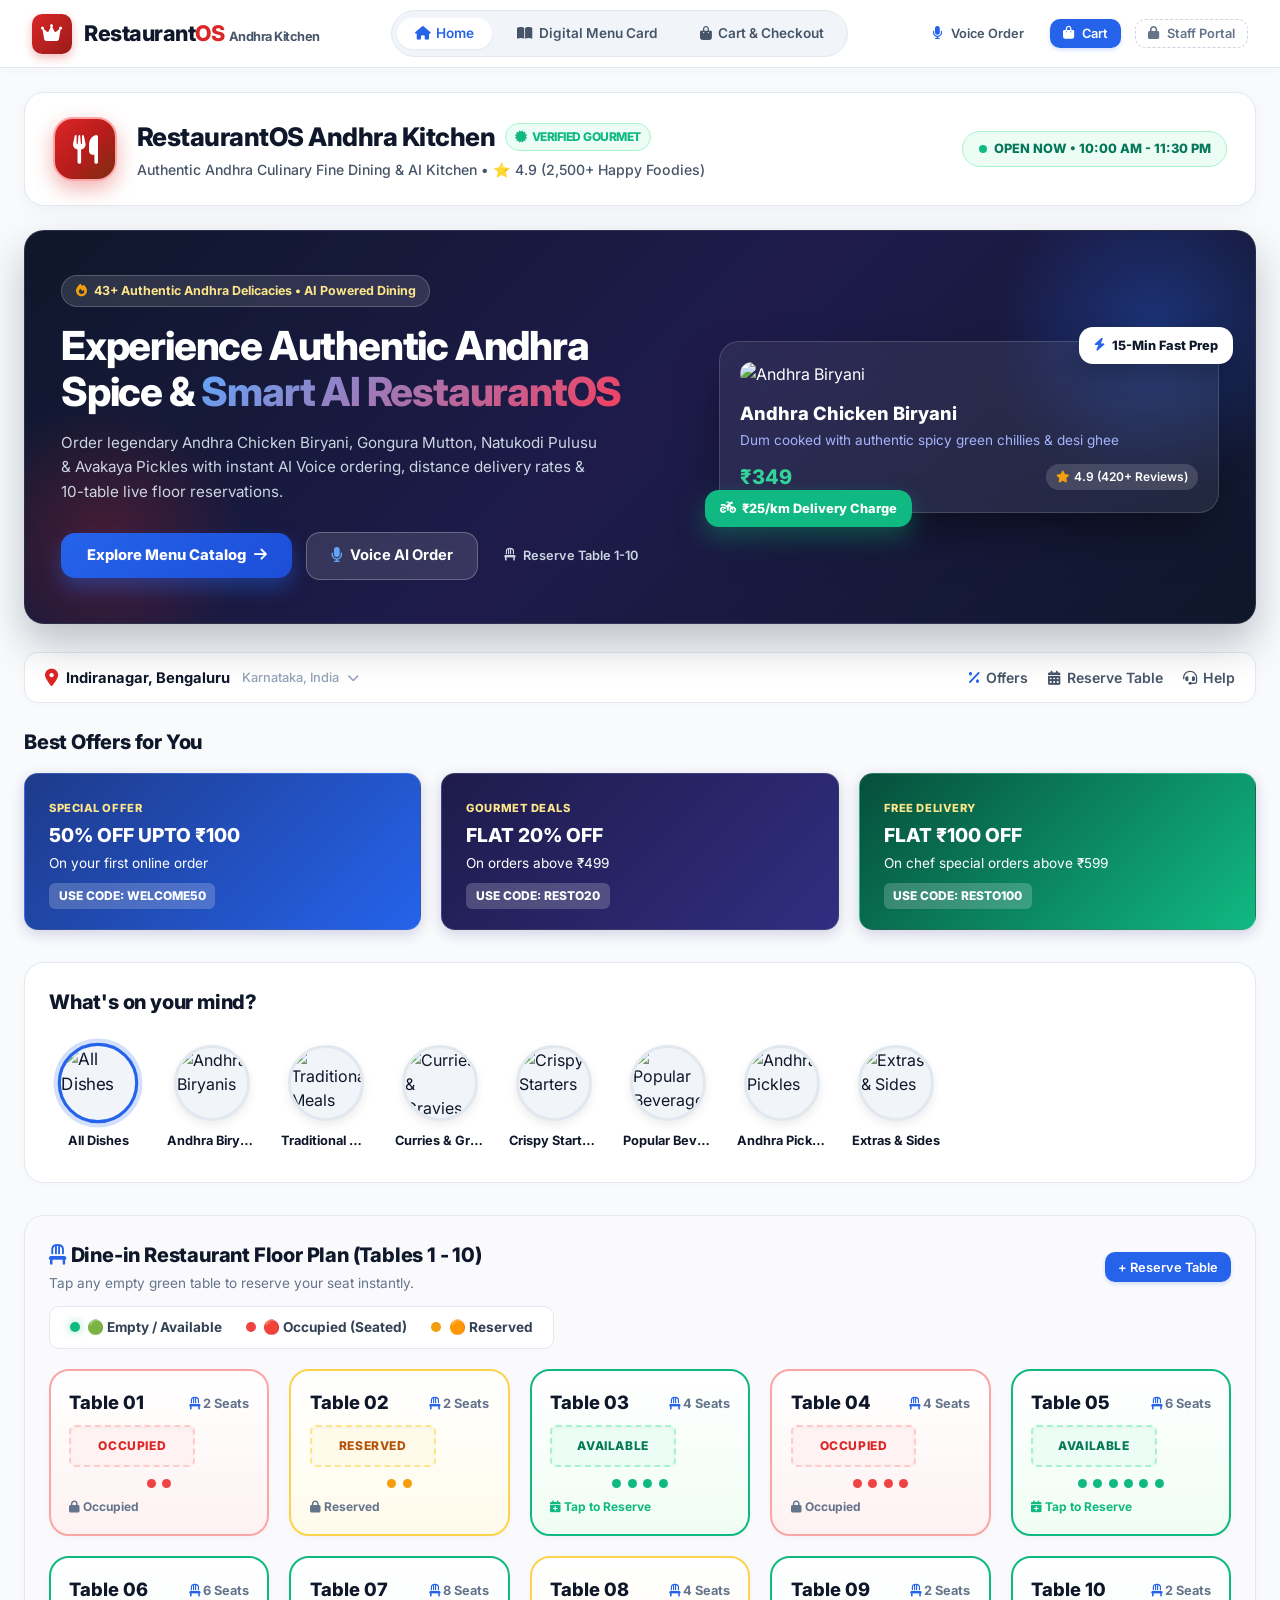
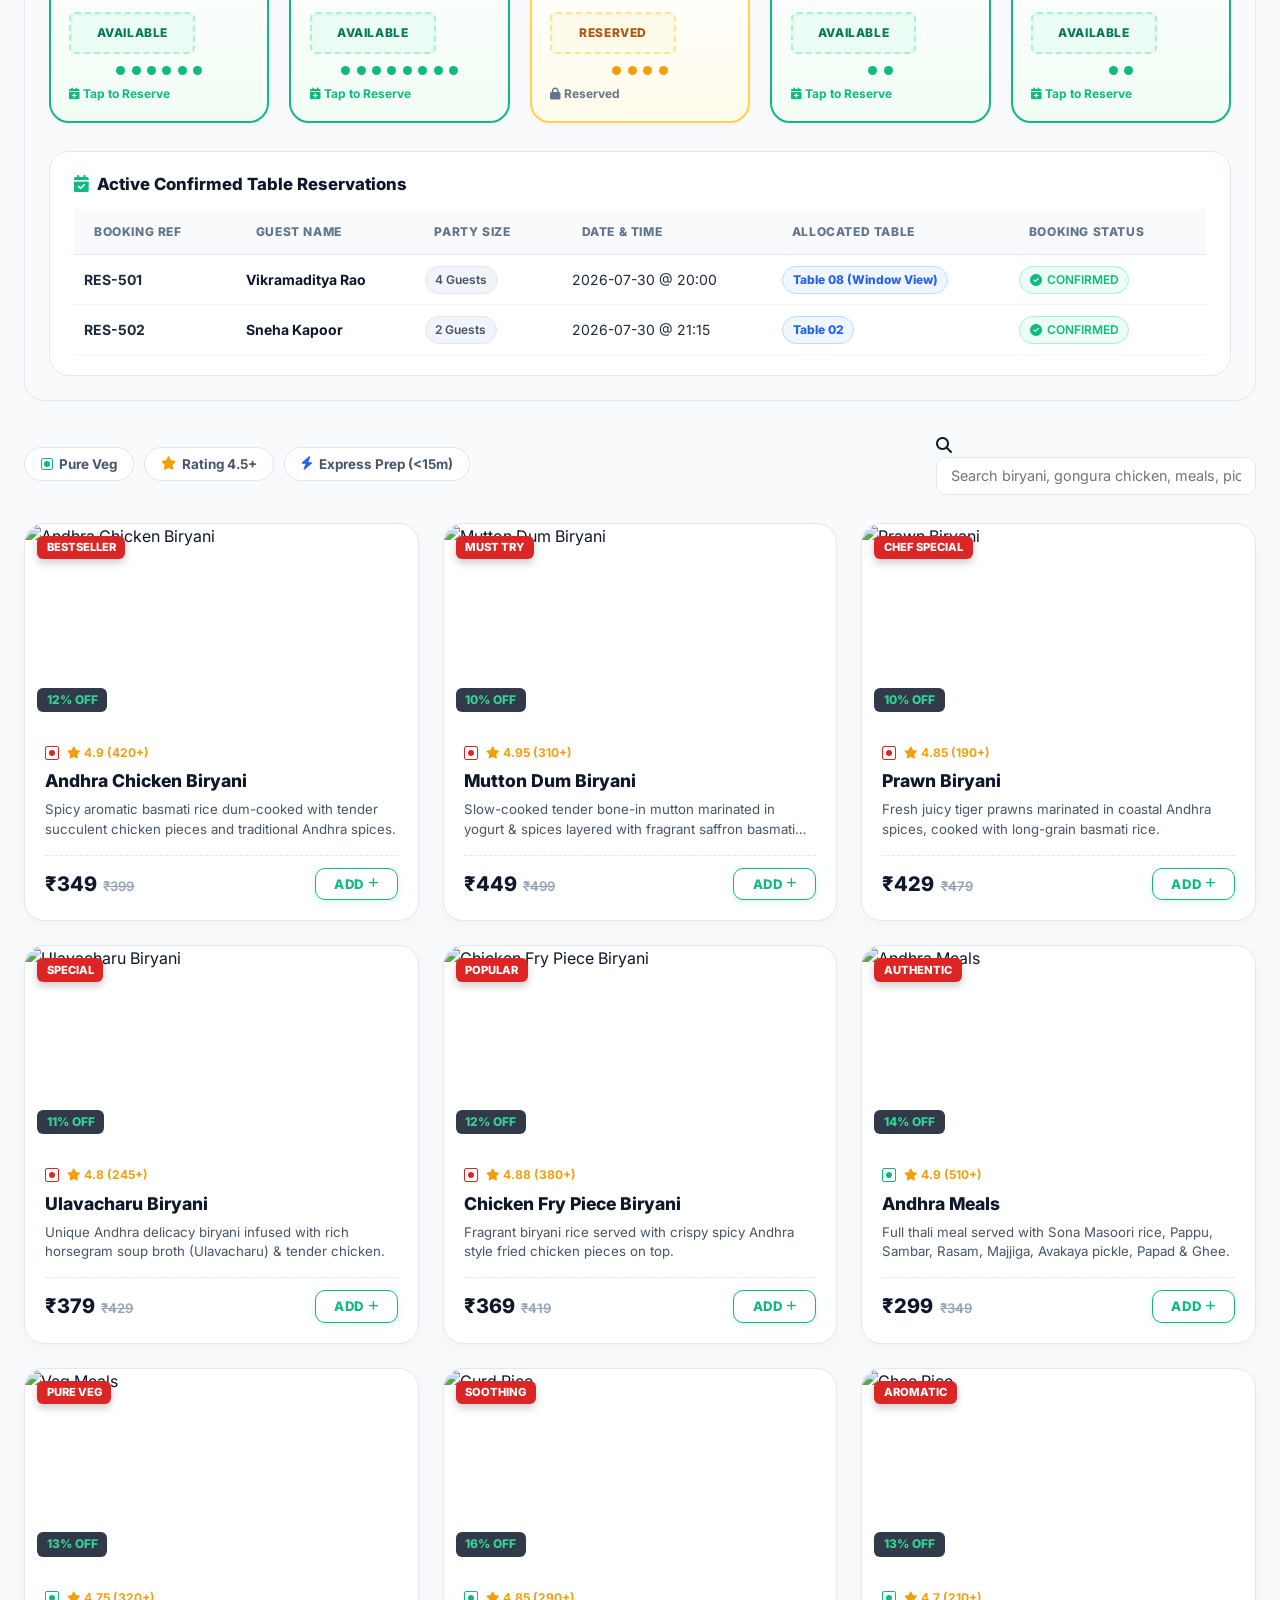
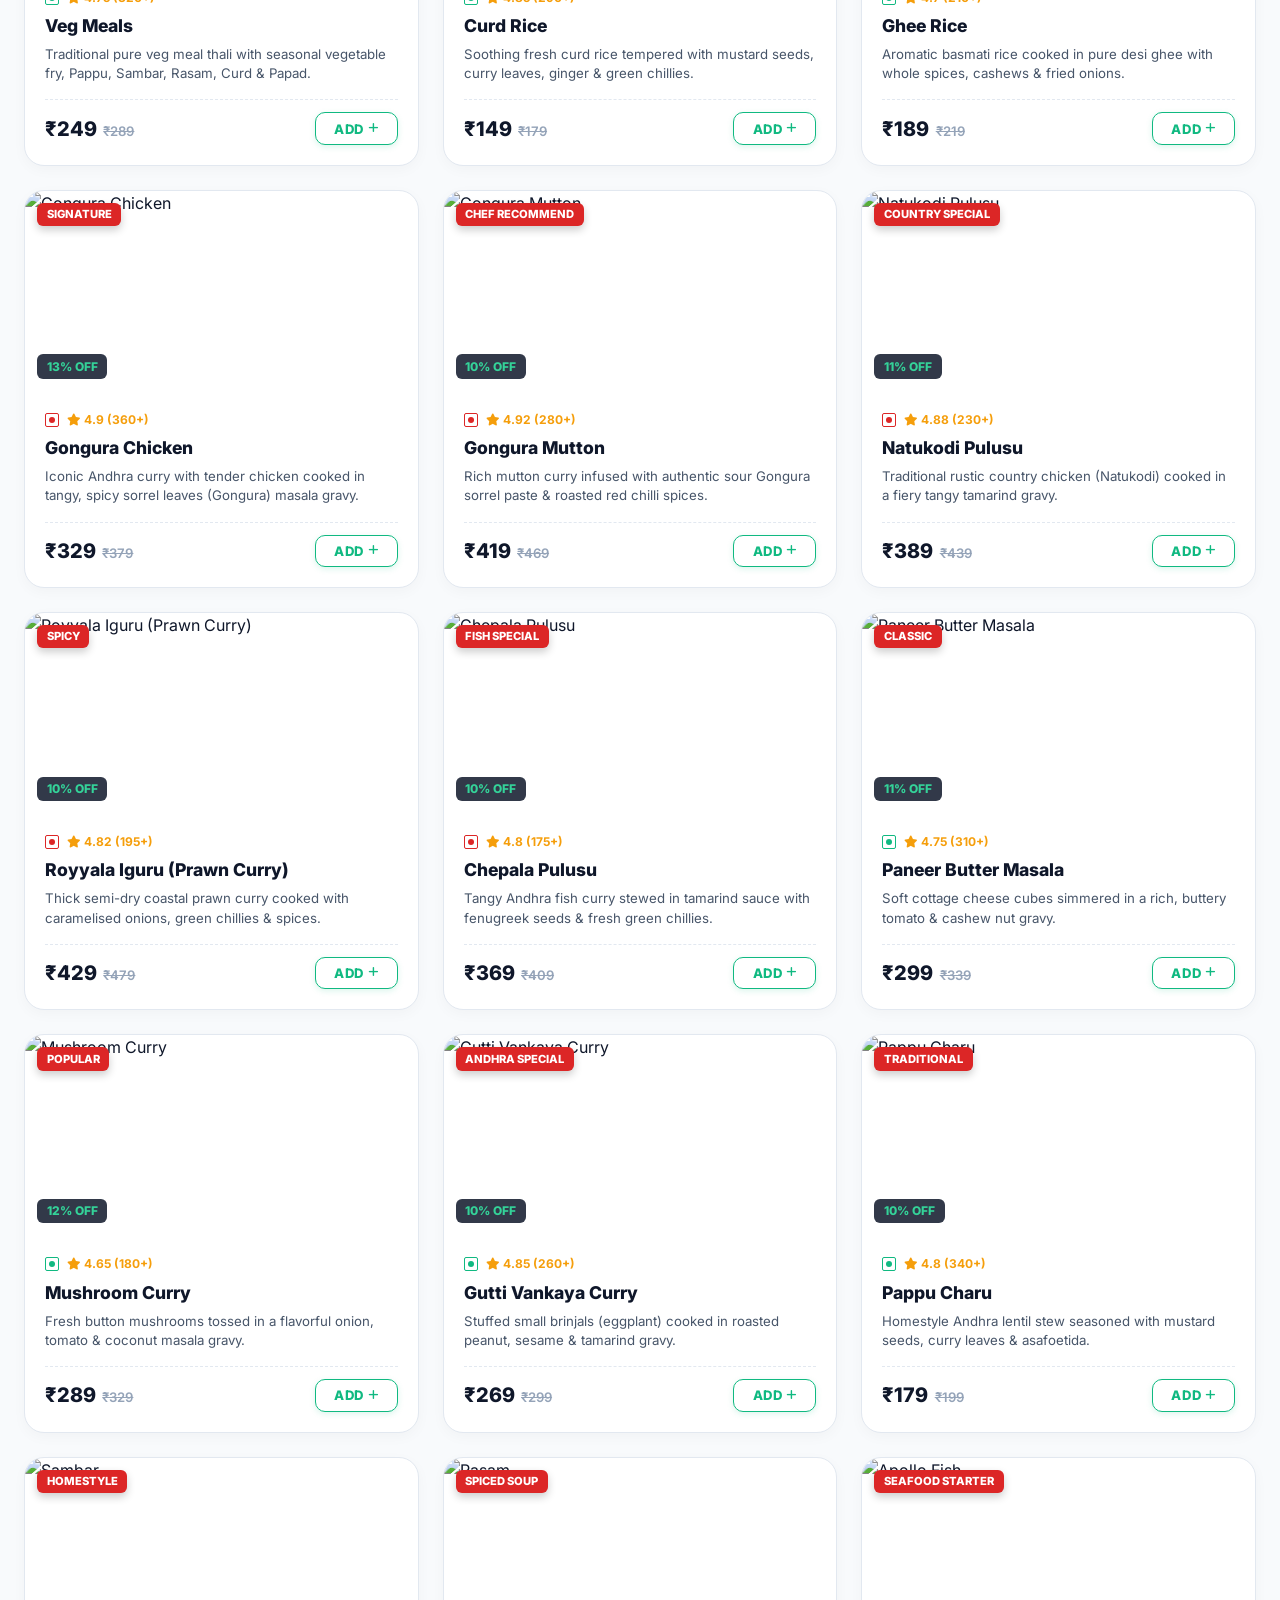
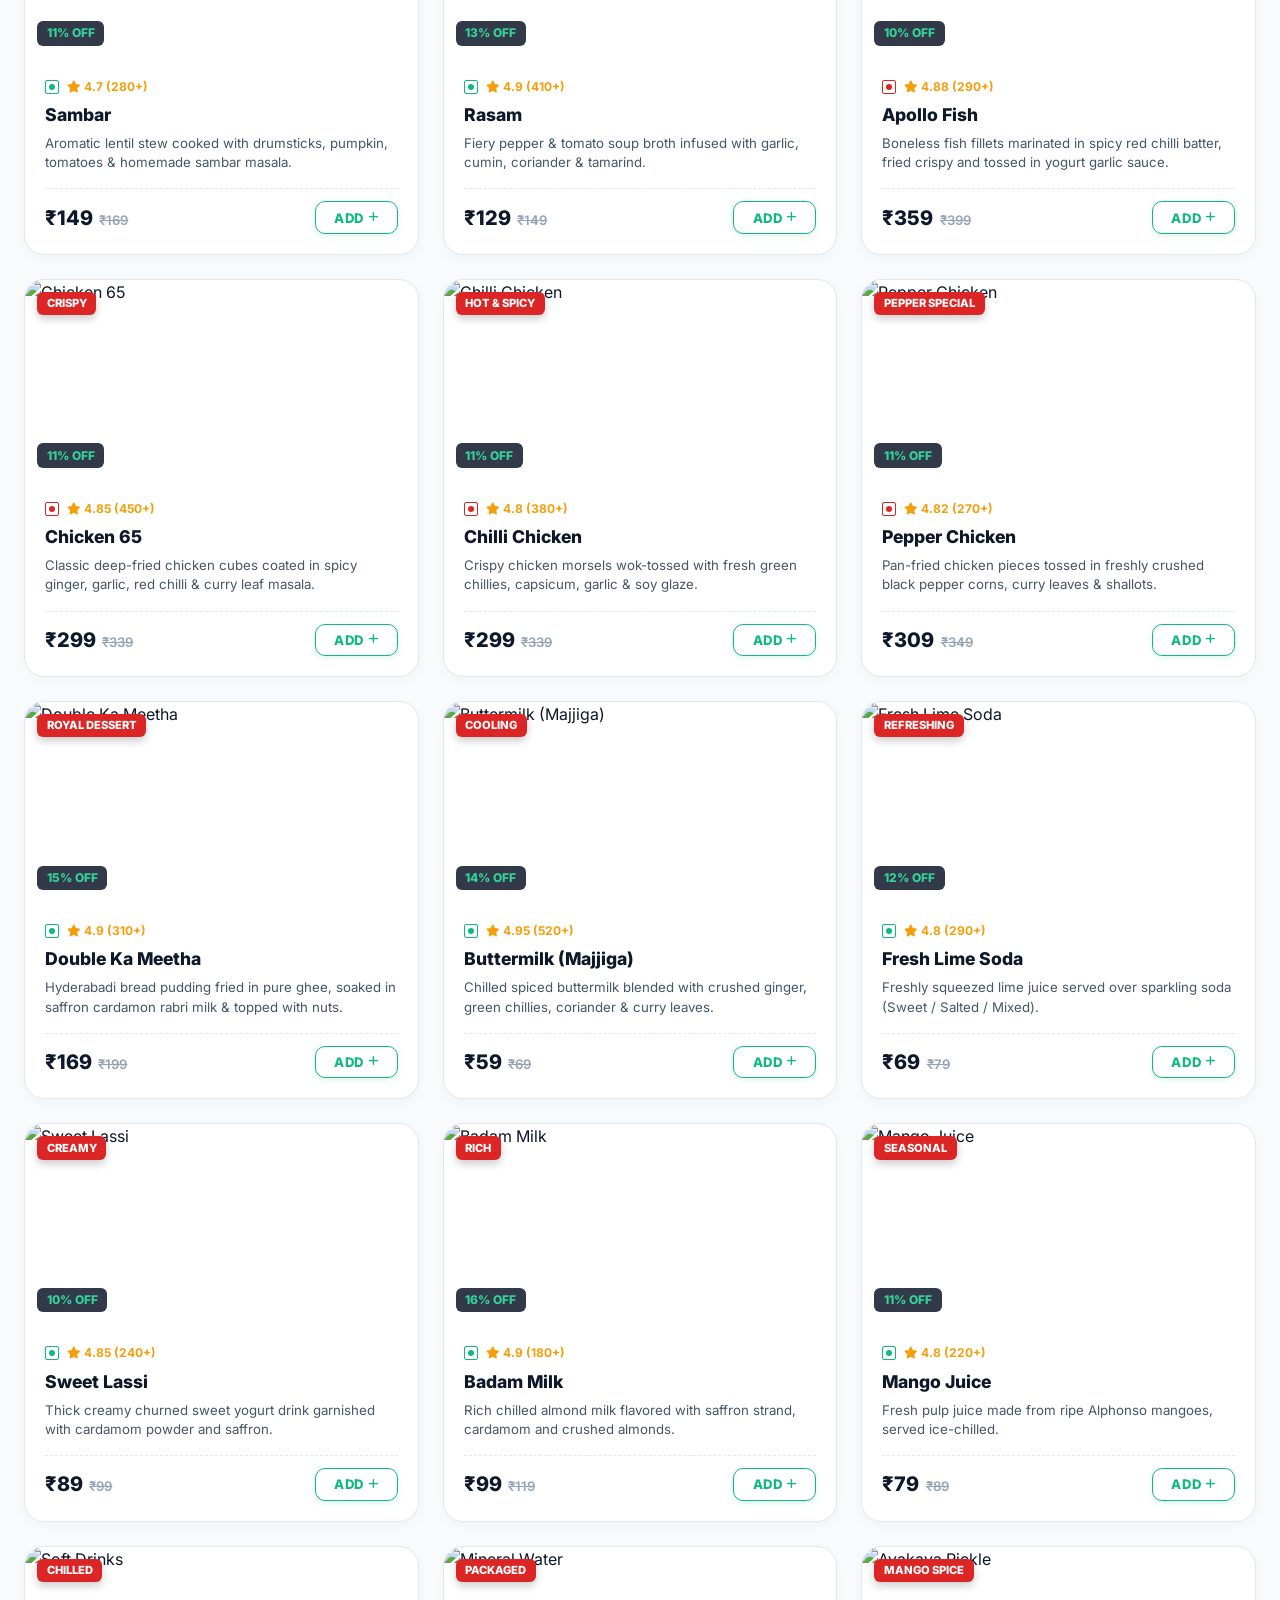
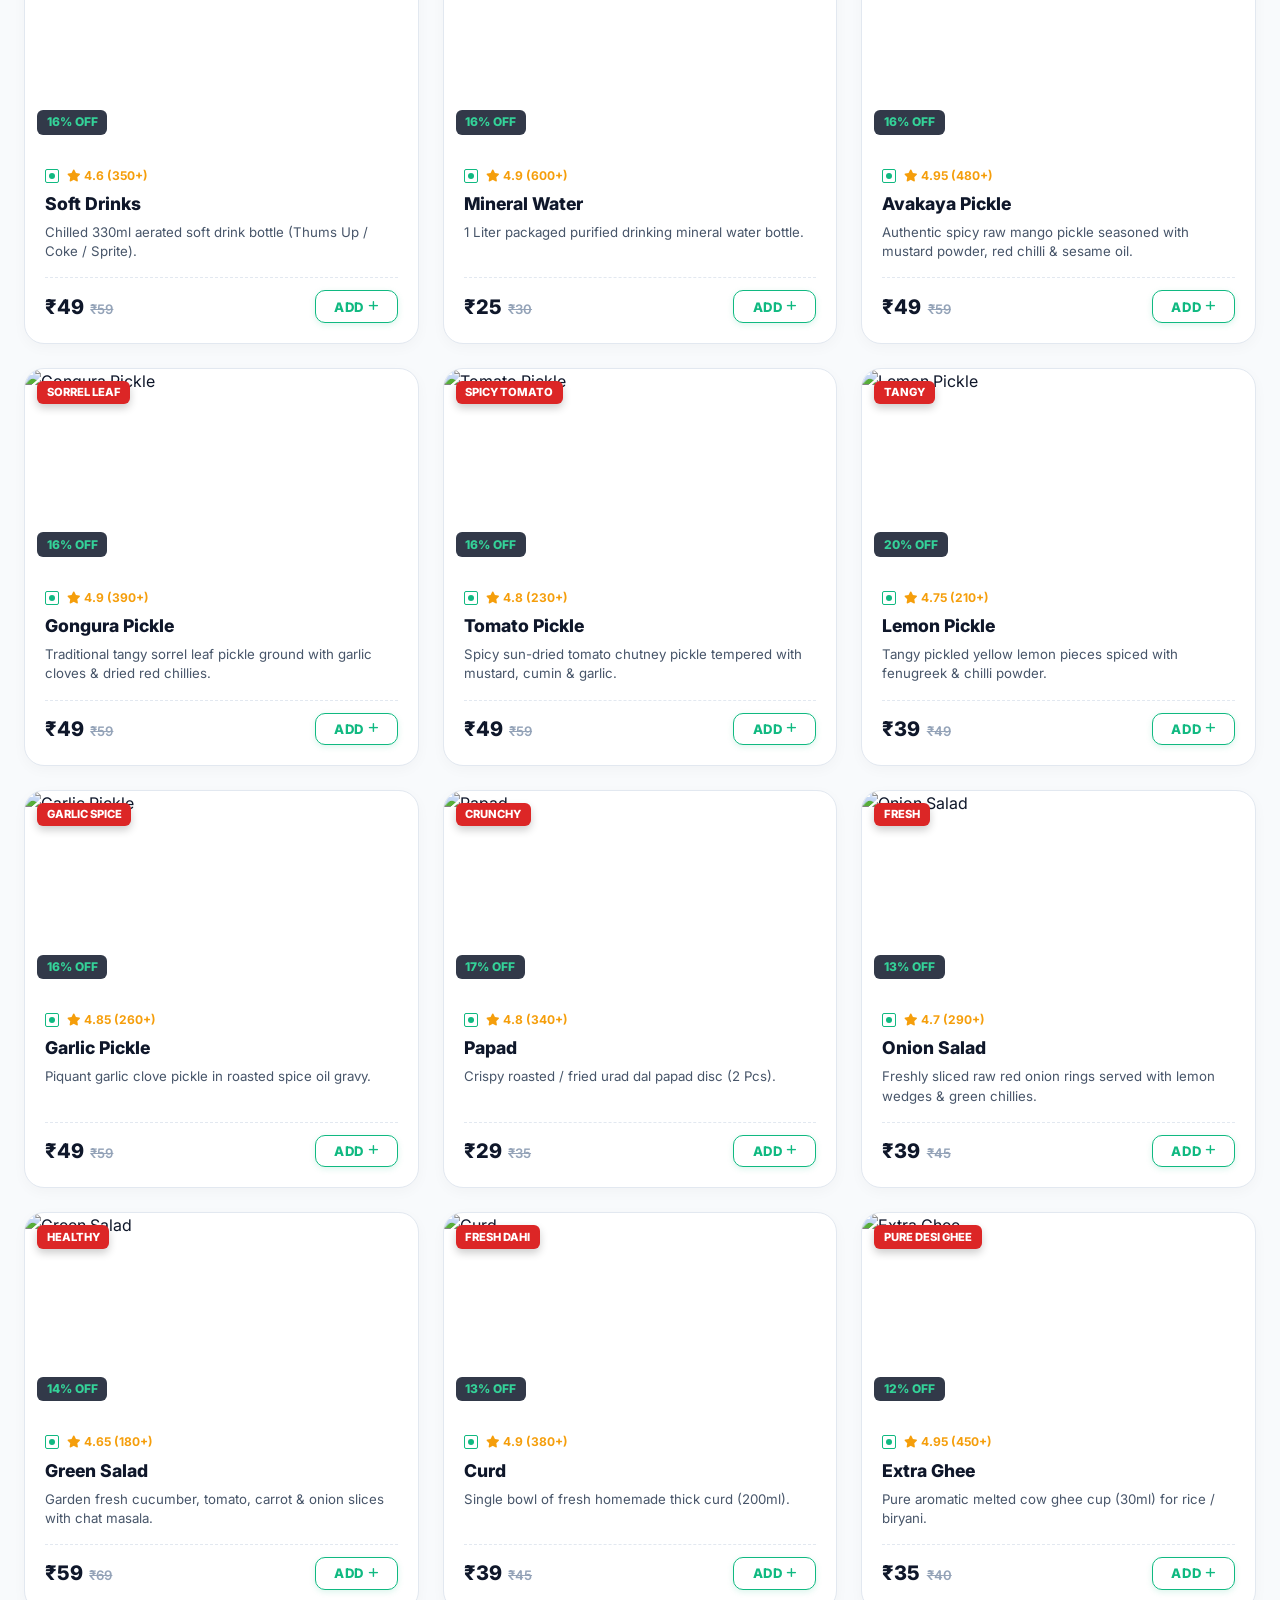
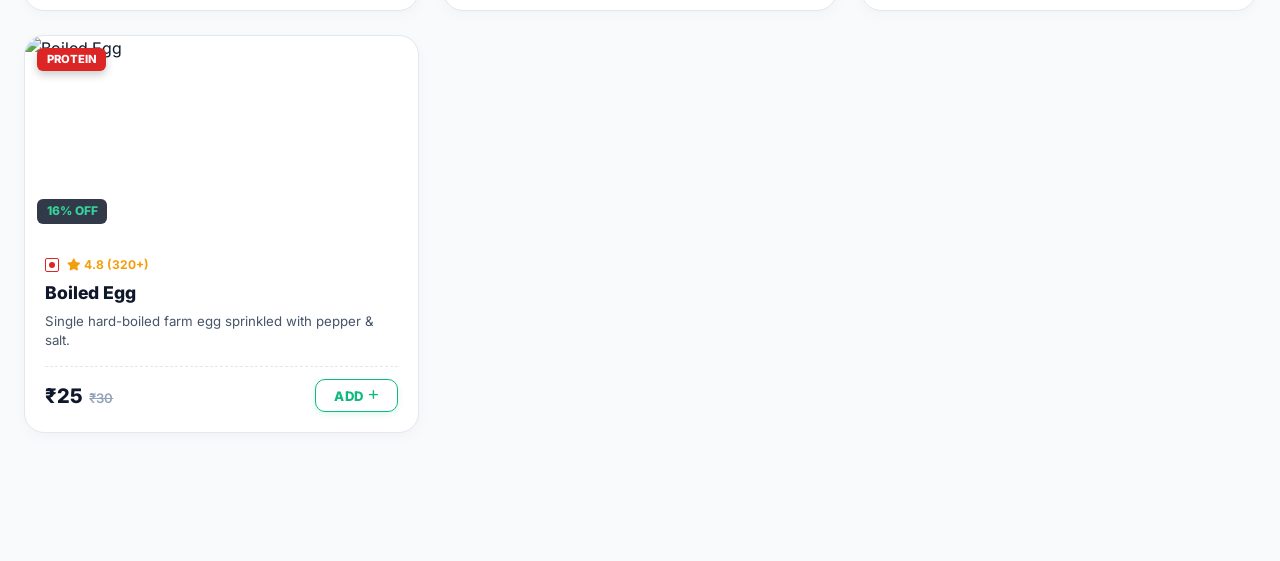
==== commit 98bec8d2: "add" ====
--- a/index.html
+++ b/index.html
@@ -56,9 +56,9 @@
         <button class="nav-view-btn active" data-view="customer-site">
           <i class="fas fa-home"></i> Home
         </button>
-        <button class="nav-view-btn" data-view="menu-catalog">
+        <a href="menu.html" class="nav-view-btn" style="text-decoration: none;">
           <i class="fas fa-book-open"></i> Digital Menu Card
-        </button>
+        </a>
         <button class="nav-view-btn" data-view="cart-checkout">
           <i class="fas fa-shopping-bag"></i> Cart & Checkout
         </button>
--- a/css/style.css
+++ b/css/style.css
@@ -86,9 +86,9 @@
   box-sizing: border-box;
 }
 
-@media (max-width: 640px) {
+@media (max-width: 768px) {
   .main-container {
-    padding: 1rem 0.75rem 3rem 0.75rem;
+    padding: 0.75rem 0.75rem 3.5rem 0.75rem !important;
   }
 }
 
@@ -214,9 +214,42 @@
   box-shadow: 0 2px 10px rgba(0, 0, 0, 0.03);
 }
 
-@media (max-width: 768px) {
+@media (max-width: 900px) {
   .top-navbar {
-    padding: 0 1rem;
+    padding: 0.5rem 1rem;
+    height: auto;
+    min-height: 64px;
+    flex-wrap: wrap;
+    gap: 0.5rem;
+  }
+
+  .brand-logo {
+    font-size: 1.15rem;
+  }
+
+  .brand-logo span {
+    display: none;
+  }
+
+  .nav-views-switcher {
+    order: 3;
+    width: 100%;
+    justify-content: center;
+    margin-top: 0.25rem;
+  }
+
+  .nav-view-btn {
+    padding: 0.35rem 0.75rem;
+    font-size: 0.78rem;
+  }
+
+  .nav-right-actions {
+    gap: 0.4rem;
+  }
+
+  .nav-right-actions .btn-sm {
+    padding: 0.35rem 0.6rem;
+    font-size: 0.75rem;
   }
 }
 
@@ -548,3 +581,34 @@
   border-color: var(--primary);
   box-shadow: 0 0 0 3px rgba(37, 99, 235, 0.12);
 }
+
+/* Mobile Responsiveness Overrides */
+@media (max-width: 640px) {
+  .modal-card {
+    width: 95% !important;
+    max-height: 92vh !important;
+  }
+
+  .modal-header {
+    padding: 0.85rem 1rem !important;
+  }
+
+  .modal-body {
+    padding: 1rem !important;
+  }
+
+  .modal-footer {
+    padding: 0.85rem 1rem !important;
+  }
+
+  .toast-container {
+    bottom: 1rem;
+    right: 1rem;
+    left: 1rem;
+  }
+
+  .toast {
+    font-size: 0.8rem;
+    padding: 0.7rem 1rem;
+  }
+}
--- a/css/admin.css
+++ b/css/admin.css
@@ -730,3 +730,48 @@
   background: #F59E0B;
   color: white;
 }
+
+/* Mobile Responsiveness Overrides for Admin SaaS Dashboard */
+@media (max-width: 992px) {
+  .admin-layout {
+    grid-template-columns: 1fr !important;
+  }
+
+  .admin-sidebar {
+    width: 100% !important;
+    border-right: none !important;
+    border-bottom: 1px solid #E2E8F0 !important;
+    padding: 1rem !important;
+  }
+
+  .sidebar-tab-btn {
+    padding: 0.6rem 0.85rem !important;
+    font-size: 0.85rem !important;
+  }
+
+  .admin-main {
+    padding: 1rem !important;
+  }
+
+  .admin-header {
+    flex-direction: column !important;
+    align-items: flex-start !important;
+    gap: 0.75rem !important;
+  }
+
+  .kpi-grid {
+    grid-template-columns: repeat(2, 1fr) !important;
+    gap: 0.85rem !important;
+  }
+}
+
+@media (max-width: 540px) {
+  .kpi-grid {
+    grid-template-columns: 1fr !important;
+  }
+
+  .table-map-grid {
+    grid-template-columns: repeat(2, 1fr) !important;
+    gap: 0.65rem !important;
+  }
+}
--- a/css/kitchen.css
+++ b/css/kitchen.css
@@ -238,6 +238,19 @@
 @media (max-width: 1024px) {
   .kds-board-grid { grid-template-columns: repeat(2, 1fr); }
 }
+@media (max-width: 768px) {
+  .kds-header {
+    flex-direction: column !important;
+    align-items: flex-start !important;
+    gap: 0.85rem !important;
+    padding: 1rem !important;
+  }
+
+  .kds-header-stats {
+    flex-wrap: wrap !important;
+    width: 100% !important;
+  }
+}
 @media (max-width: 640px) {
   .kds-board-grid { grid-template-columns: 1fr; }
 }
--- a/css/customer.css
+++ b/css/customer.css
@@ -116,7 +116,7 @@
 }
 
 @keyframes heroGlowPulse {
-  0% { transform: scale(1); opacity: 0.7; }
+  0% { transform: scale(1); }
   100% { transform: scale(1.15); opacity: 1; }
 }
 
@@ -1254,3 +1254,105 @@
   box-shadow: 0 2px 6px rgba(18, 140, 126, 0.4);
   cursor: pointer;
 }
+
+/* Mobile Responsive Overrides for Customer Storefront & Cart */
+@media (max-width: 768px) {
+  .resto-brand-welcome-card {
+    flex-direction: column;
+    align-items: flex-start;
+    padding: 1.15rem;
+    gap: 0.85rem;
+  }
+
+  .resto-brand-logo-emblem {
+    width: 48px;
+    height: 48px;
+    font-size: 1.3rem;
+  }
+
+  .resto-brand-info h1 {
+    font-size: 1.25rem;
+  }
+
+  .hero-landing-section {
+    padding: 1.5rem 1.15rem;
+  }
+
+  .hero-main-title {
+    font-size: 1.6rem;
+    line-height: 1.2;
+  }
+
+  .hero-description {
+    font-size: 0.85rem;
+    margin-bottom: 1.25rem;
+  }
+
+  .hero-visual-card {
+    padding: 0.85rem;
+  }
+
+  .hero-food-img {
+    height: 160px;
+  }
+
+  .hero-floating-tag-1, .hero-floating-tag-2 {
+    font-size: 0.7rem;
+    padding: 0.35rem 0.65rem;
+  }
+
+  .deals-carousel {
+    grid-template-columns: 1fr !important;
+    gap: 0.85rem;
+  }
+
+  .mind-section {
+    padding: 1rem 0.85rem;
+  }
+
+  .mind-grid {
+    gap: 0.85rem;
+  }
+
+  .mind-item {
+    min-width: 72px;
+    max-width: 72px;
+  }
+
+  .mind-avatar-box, .mind-avatar-wrap {
+    width: 62px !important;
+    height: 62px !important;
+    min-width: 62px !important;
+    min-height: 62px !important;
+    max-width: 62px !important;
+    max-height: 62px !important;
+  }
+
+  .resto-filter-strip {
+    flex-direction: column;
+    align-items: stretch;
+    gap: 0.75rem;
+  }
+
+  .resto-filter-strip .search-box {
+    width: 100% !important;
+  }
+
+  .resto-menu-grid {
+    grid-template-columns: repeat(2, 1fr) !important;
+    gap: 0.85rem !important;
+  }
+}
+
+@media (max-width: 480px) {
+  .resto-menu-grid {
+    grid-template-columns: 1fr !important;
+    gap: 1rem !important;
+  }
+
+  .floating-cart-bar {
+    width: 95%;
+    bottom: 0.75rem;
+    padding: 0.65rem 1rem;
+  }
+}
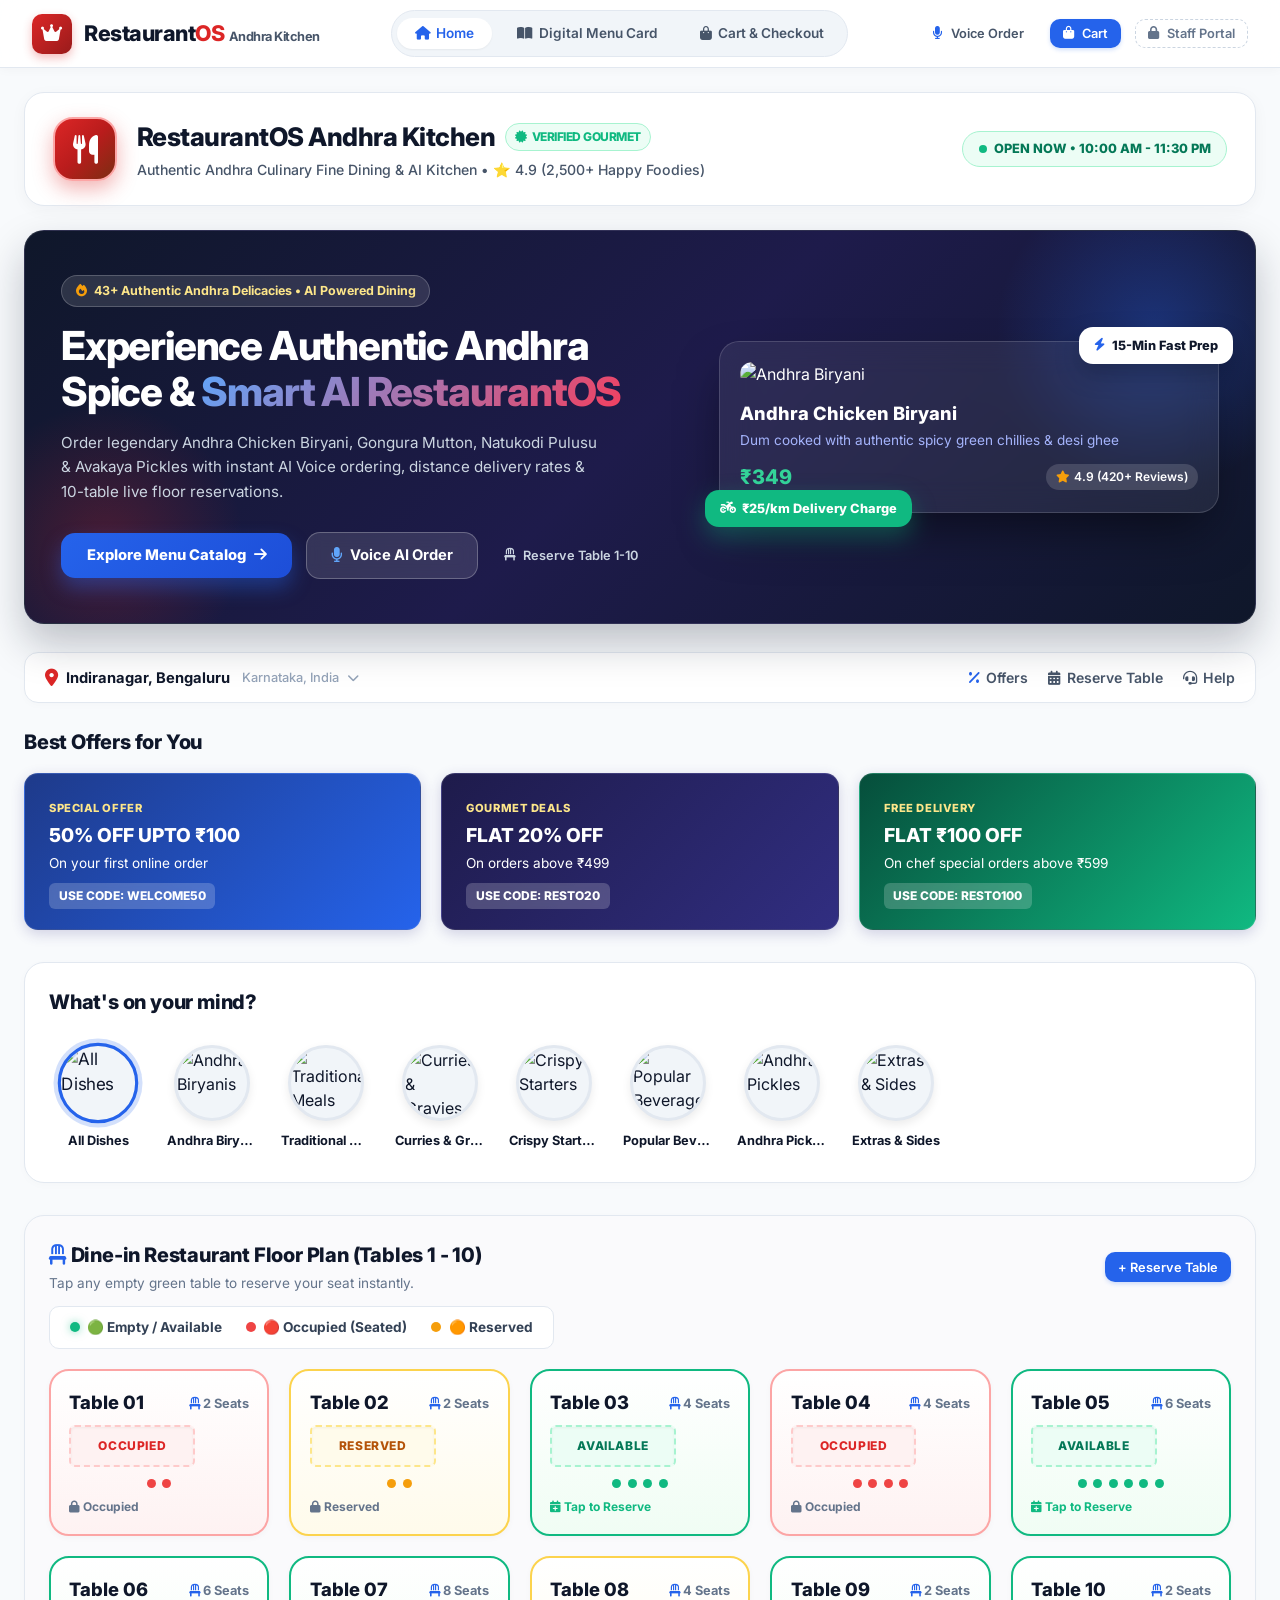
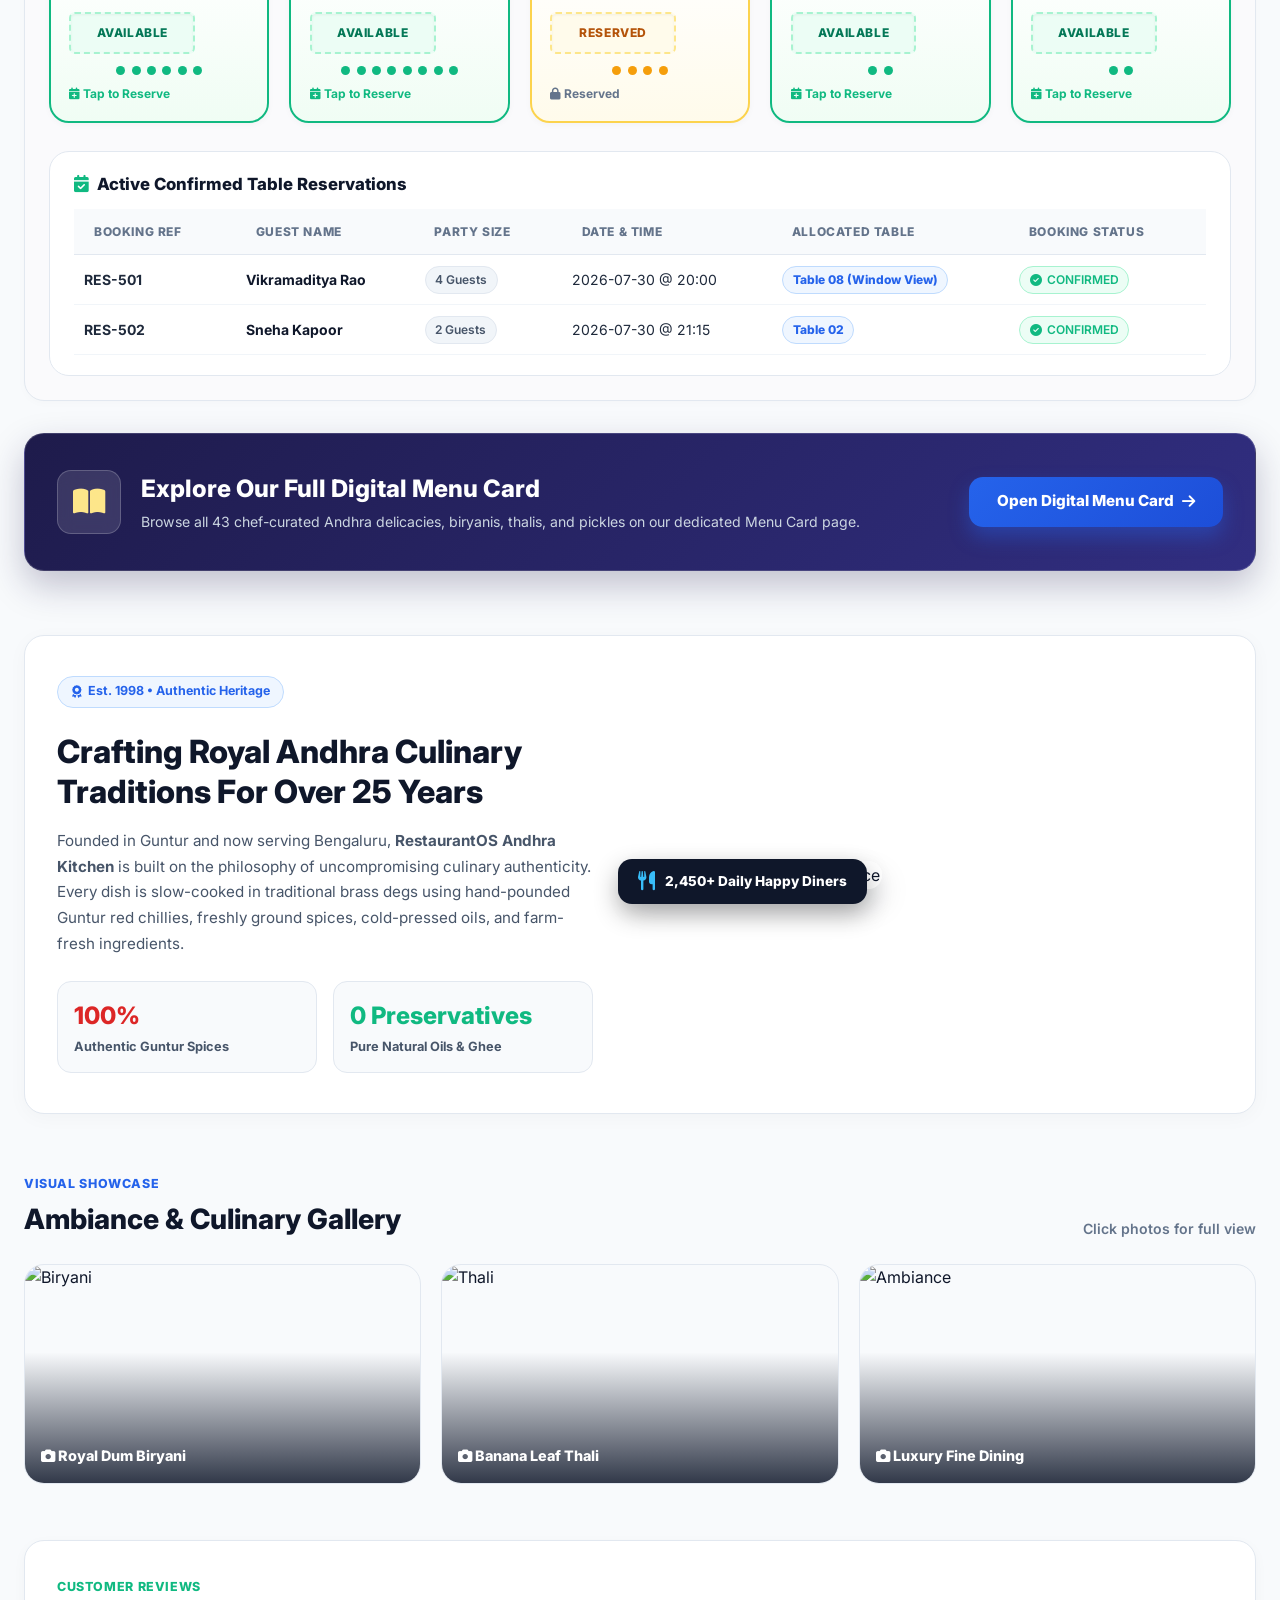
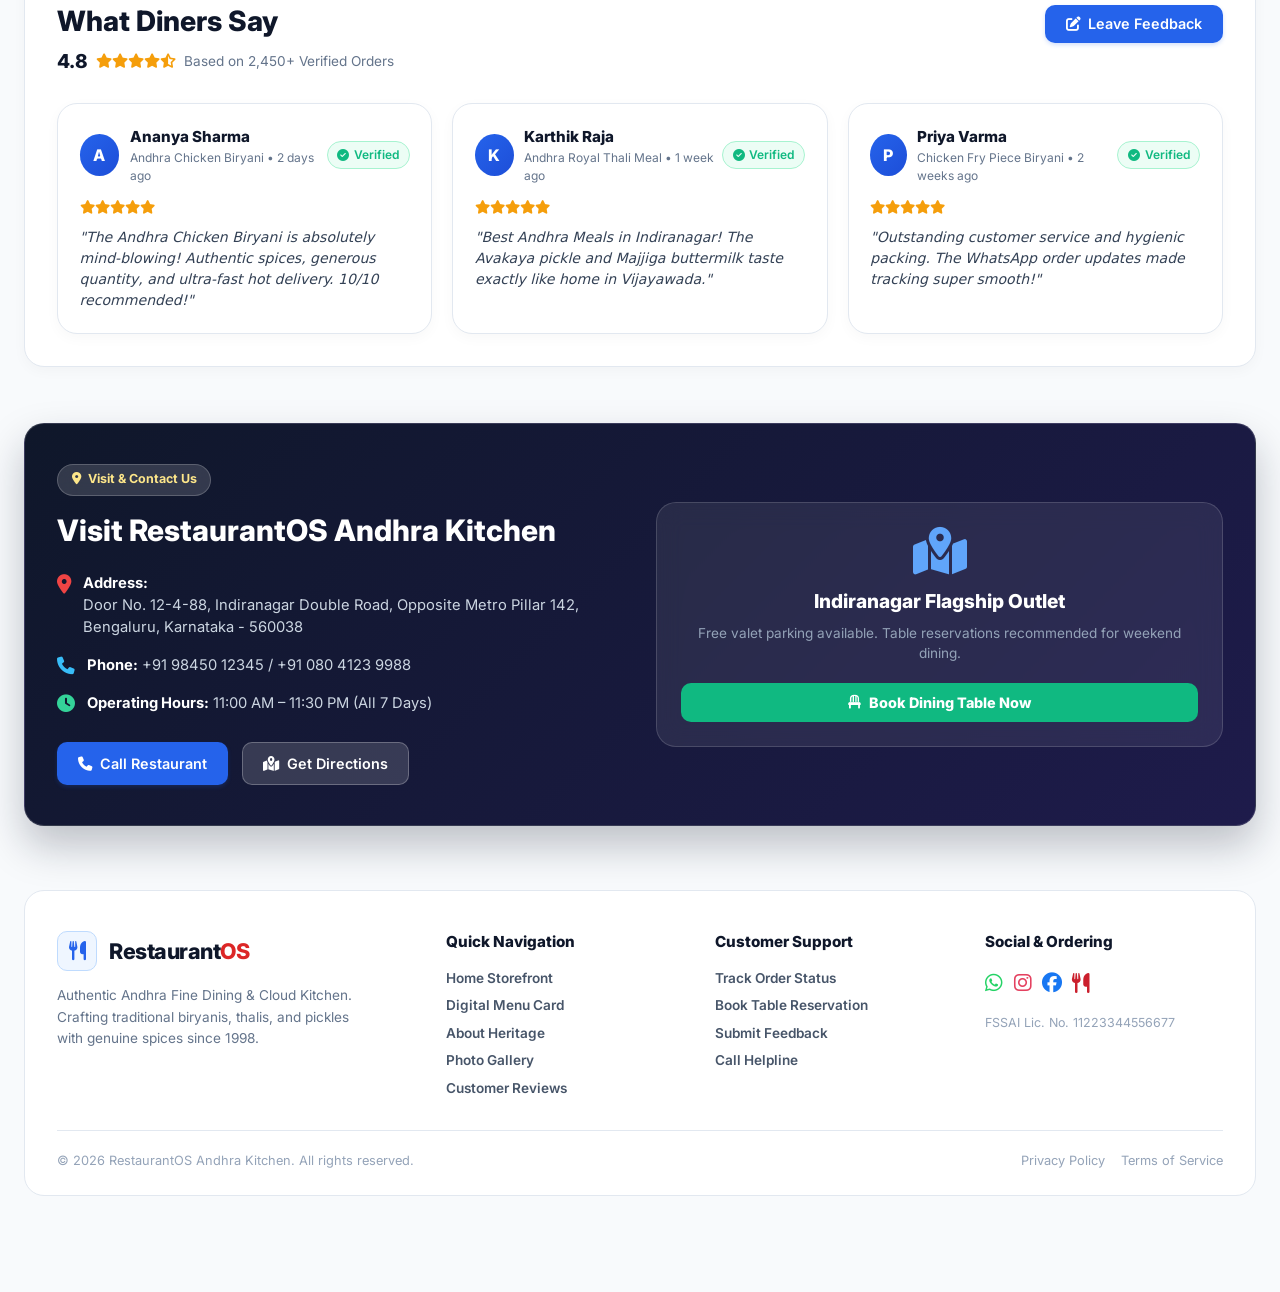
==== commit 08b55121: "updated" ====
--- a/index.html
+++ b/index.html
@@ -263,30 +263,241 @@
           </div>
         </div>
 
-        <!-- Filter Strip -->
-        <div class="resto-filter-strip">
-          <div class="filter-pills-group">
-            <button class="resto-filter-btn" id="filterVegBtn">
-              <span class="veg-icon-box" style="width: 12px; height: 12px;"><span class="veg-icon-dot-inner"></span></span> Pure Veg
-            </button>
-            <button class="resto-filter-btn" id="filterRatingBtn">
-              <i class="fas fa-star" style="color: #F59E0B;"></i> Rating 4.5+
-            </button>
-            <button class="resto-filter-btn" id="filterExpressBtn">
-              <i class="fas fa-bolt" style="color: #2563EB;"></i> Express Prep (<15m)
-            </button>
-          </div>
-
-          <div class="search-box" style="width: 320px;">
-            <i class="fas fa-search"></i>
-            <input type="text" id="customerMenuSearch" class="form-input" placeholder="Search biryani, gongura chicken, meals, pickles...">
-          </div>
-        </div>
-
-        <!-- Food Menu Grid Cards -->
-        <div class="resto-menu-grid" id="customerMenuGrid">
-          <!-- Dynamically Rendered Food Cards -->
-        </div>
+        <!-- Digital Menu Card Callout Banner (Replacing embedded menu grid on home page) -->
+        <div style="background: linear-gradient(135deg, #1E1B4B 0%, #312E81 100%); color: white; border-radius: var(--radius-xl); padding: 2.25rem 2rem; margin-top: 2rem; margin-bottom: 2rem; border: 1px solid rgba(255, 255, 255, 0.15); display: flex; align-items: center; justify-content: space-between; flex-wrap: wrap; gap: 1.5rem; box-shadow: 0 15px 35px rgba(30, 27, 75, 0.25);">
+          <div style="display: flex; align-items: center; gap: 1.25rem;">
+            <div style="width: 64px; height: 64px; background: rgba(255,255,255,0.12); backdrop-filter: blur(8px); border-radius: var(--radius-lg); display: flex; align-items: center; justify-content: center; font-size: 1.8rem; color: #FDE68A; border: 1px solid rgba(255,255,255,0.2);">
+              <i class="fas fa-book-open"></i>
+            </div>
+            <div>
+              <h2 style="font-size: 1.5rem; font-weight: 800; color: white; margin: 0;">Explore Our Full Digital Menu Card</h2>
+              <p style="font-size: 0.88rem; color: #CBD5E1; margin-top: 0.25rem;">Browse all 43 chef-curated Andhra delicacies, biryanis, thalis, and pickles on our dedicated Menu Card page.</p>
+            </div>
+          </div>
+
+          <a href="menu.html" class="hero-primary-btn" style="text-decoration: none; padding: 0.85rem 1.75rem; font-size: 0.95rem;">
+            Open Digital Menu Card <i class="fas fa-arrow-right"></i>
+          </a>
+        </div>
+
+        <!-- ===================================================================
+             SECTION 1: ABOUT THE RESTAURANT (HERITAGE & CRAFTSMANSHIP)
+             =================================================================== -->
+        <section id="section-about" style="margin-top: 4rem; margin-bottom: 3.5rem;">
+          <div style="background: #FFFFFF; border: 1px solid var(--border-color); border-radius: var(--radius-xl); padding: 2.5rem 2rem; box-shadow: 0 4px 20px rgba(15, 23, 42, 0.03);">
+            <div style="display: grid; grid-template-columns: 1fr 1.1fr; gap: 2.5rem; align-items: center;">
+              <div>
+                <span class="hero-pill-badge" style="background: #EFF6FF; color: #2563EB; border: 1px solid #BFDBFE;">
+                  <i class="fas fa-award"></i> Est. 1998 • Authentic Heritage
+                </span>
+                <h2 style="font-size: 2rem; font-weight: 800; color: #0F172A; margin-top: 0.5rem; margin-bottom: 1rem; line-height: 1.25;">
+                  Crafting Royal Andhra Culinary Traditions For Over 25 Years
+                </h2>
+                <p style="font-size: 0.95rem; color: #475569; line-height: 1.7; margin-bottom: 1.25rem;">
+                  Founded in Guntur and now serving Bengaluru, <strong>RestaurantOS Andhra Kitchen</strong> is built on the philosophy of uncompromising culinary authenticity. Every dish is slow-cooked in traditional brass degs using hand-pounded Guntur red chillies, freshly ground spices, cold-pressed oils, and farm-fresh ingredients.
+                </p>
+
+                <div style="display: grid; grid-template-columns: 1fr 1fr; gap: 1rem; margin-top: 1.5rem;">
+                  <div style="background: #F8FAFC; border: 1px solid #E2E8F0; padding: 1rem; border-radius: var(--radius-lg);">
+                    <div style="font-size: 1.5rem; font-weight: 800; color: #DC2626;">100%</div>
+                    <div style="font-size: 0.8rem; font-weight: 700; color: #475569; margin-top: 0.2rem;">Authentic Guntur Spices</div>
+                  </div>
+                  <div style="background: #F8FAFC; border: 1px solid #E2E8F0; padding: 1rem; border-radius: var(--radius-lg);">
+                    <div style="font-size: 1.5rem; font-weight: 800; color: #10B981;">0 Preservatives</div>
+                    <div style="font-size: 0.8rem; font-weight: 700; color: #475569; margin-top: 0.2rem;">Pure Natural Oils & Ghee</div>
+                  </div>
+                </div>
+              </div>
+
+              <div style="position: relative;">
+                <img src="https://images.unsplash.com/photo-1555396273-367ea4eb4db5?auto=format&fit=crop&w=800&q=80" alt="Restaurant Interior & Ambiance" style="width: 100%; height: 340px; object-fit: cover; border-radius: var(--radius-xl); box-shadow: 0 15px 30px rgba(15, 23, 42, 0.15); border: 2px solid white;">
+                <div style="position: absolute; bottom: -15px; left: -15px; background: #0F172A; color: white; padding: 0.75rem 1.25rem; border-radius: var(--radius-lg); box-shadow: 0 10px 25px rgba(0,0,0,0.3); font-size: 0.85rem; font-weight: 800; display: flex; align-items: center; gap: 0.6rem;">
+                  <i class="fas fa-utensils" style="color: #38BDF8; font-size: 1.2rem;"></i> 2,450+ Daily Happy Diners
+                </div>
+              </div>
+            </div>
+          </div>
+        </section>
+
+        <!-- ===================================================================
+             SECTION 2: PHOTO & AMBIANCE GALLERY
+             =================================================================== -->
+        <section id="section-gallery" style="margin-bottom: 3.5rem;">
+          <div style="display: flex; justify-content: space-between; align-items: flex-end; margin-bottom: 1.5rem;">
+            <div>
+              <span style="font-size: 0.78rem; font-weight: 800; color: #2563EB; text-transform: uppercase; letter-spacing: 0.05em;">Visual Showcase</span>
+              <h2 style="font-size: 1.75rem; font-weight: 800; color: #0F172A; margin-top: 0.2rem;">Ambiance & Culinary Gallery</h2>
+            </div>
+            <div style="font-size: 0.88rem; color: #64748B; font-weight: 600;">Click photos for full view</div>
+          </div>
+
+          <div style="display: grid; grid-template-columns: repeat(3, 1fr); gap: 1.25rem;">
+            <div style="position: relative; border-radius: var(--radius-xl); overflow: hidden; height: 220px; cursor: pointer; border: 1px solid var(--border-color);" onclick="CustomerModule.openGalleryPreview('https://images.unsplash.com/photo-1563379091339-03b21ab4a4f8?auto=format&fit=crop&w=1200&q=80', 'Royal Dum Biryani Cooking')">
+              <img src="https://images.unsplash.com/photo-1563379091339-03b21ab4a4f8?auto=format&fit=crop&w=600&q=80" alt="Biryani" style="width: 100%; height: 100%; object-fit: cover; transition: transform 0.4s ease;" class="dish-img">
+              <div style="position: absolute; inset: 0; background: linear-gradient(180deg, transparent 40%, rgba(15,23,42,0.85) 100%); padding: 1rem; display: flex; align-items: flex-end;">
+                <span style="color: white; font-weight: 800; font-size: 0.9rem;"><i class="fas fa-camera"></i> Royal Dum Biryani</span>
+              </div>
+            </div>
+
+            <div style="position: relative; border-radius: var(--radius-xl); overflow: hidden; height: 220px; cursor: pointer; border: 1px solid var(--border-color);" onclick="CustomerModule.openGalleryPreview('https://images.unsplash.com/photo-1610192244261-3f33de3f55e4?auto=format&fit=crop&w=1200&q=80', 'Traditional Banana Leaf Thali')">
+              <img src="https://images.unsplash.com/photo-1610192244261-3f33de3f55e4?auto=format&fit=crop&w=600&q=80" alt="Thali" style="width: 100%; height: 100%; object-fit: cover; transition: transform 0.4s ease;" class="dish-img">
+              <div style="position: absolute; inset: 0; background: linear-gradient(180deg, transparent 40%, rgba(15,23,42,0.85) 100%); padding: 1rem; display: flex; align-items: flex-end;">
+                <span style="color: white; font-weight: 800; font-size: 0.9rem;"><i class="fas fa-camera"></i> Banana Leaf Thali</span>
+              </div>
+            </div>
+
+            <div style="position: relative; border-radius: var(--radius-xl); overflow: hidden; height: 220px; cursor: pointer; border: 1px solid var(--border-color);" onclick="CustomerModule.openGalleryPreview('https://images.unsplash.com/photo-1517248135467-4c7edcad34c4?auto=format&fit=crop&w=1200&q=80', 'Luxury Family Dining Ambiance')">
+              <img src="https://images.unsplash.com/photo-1517248135467-4c7edcad34c4?auto=format&fit=crop&w=600&q=80" alt="Ambiance" style="width: 100%; height: 100%; object-fit: cover; transition: transform 0.4s ease;" class="dish-img">
+              <div style="position: absolute; inset: 0; background: linear-gradient(180deg, transparent 40%, rgba(15,23,42,0.85) 100%); padding: 1rem; display: flex; align-items: flex-end;">
+                <span style="color: white; font-weight: 800; font-size: 0.9rem;"><i class="fas fa-camera"></i> Luxury Fine Dining</span>
+              </div>
+            </div>
+          </div>
+        </section>
+
+        <!-- ===================================================================
+             SECTION 3: CUSTOMER REVIEWS & FEEDBACK
+             =================================================================== -->
+        <section id="section-feedback" style="margin-bottom: 3.5rem;">
+          <div style="background: #FFFFFF; border: 1px solid var(--border-color); border-radius: var(--radius-xl); padding: 2rem; box-shadow: 0 4px 14px rgba(15,23,42,0.03);">
+            <div style="display: flex; justify-content: space-between; align-items: center; margin-bottom: 1.75rem; flex-wrap: wrap; gap: 1rem;">
+              <div>
+                <span style="font-size: 0.78rem; font-weight: 800; color: #10B981; text-transform: uppercase; letter-spacing: 0.05em;">Customer Reviews</span>
+                <h2 style="font-size: 1.75rem; font-weight: 800; color: #0F172A; margin-top: 0.2rem;">What Diners Say</h2>
+                <div style="display: flex; align-items: center; gap: 0.5rem; margin-top: 0.3rem;">
+                  <span style="font-size: 1.2rem; font-weight: 800; color: #0F172A;">4.8</span>
+                  <div style="color: #F59E0B; font-size: 0.9rem;"><i class="fas fa-star"></i><i class="fas fa-star"></i><i class="fas fa-star"></i><i class="fas fa-star"></i><i class="fas fa-star-half-stroke"></i></div>
+                  <span style="font-size: 0.85rem; color: #64748B;">Based on 2,450+ Verified Orders</span>
+                </div>
+              </div>
+
+              <button class="btn btn-primary" onclick="App.openModal('feedbackModal')">
+                <i class="fas fa-pen-to-square"></i> Leave Feedback
+              </button>
+            </div>
+
+            <!-- Dynamic Customer Reviews Grid -->
+            <div id="feedbackGridContainer" style="display: grid; grid-template-columns: repeat(3, 1fr); gap: 1.25rem;">
+              <!-- Rendered Dynamically by CustomerModule.renderCustomerFeedback() -->
+            </div>
+          </div>
+        </section>
+
+        <!-- ===================================================================
+             SECTION 4: CONTACT & LOCATION DETAILS CARD
+             =================================================================== -->
+        <section id="section-contact" style="margin-bottom: 4rem;">
+          <div style="background: linear-gradient(135deg, #0F172A 0%, #1E1B4B 100%); color: white; border-radius: var(--radius-xl); padding: 2.5rem 2rem; border: 1px solid rgba(255,255,255,0.15); box-shadow: 0 20px 40px rgba(15,23,42,0.25);">
+            <div style="display: grid; grid-template-columns: 1fr 1fr; gap: 2rem; align-items: center;">
+              <div>
+                <span class="hero-pill-badge" style="background: rgba(255,255,255,0.15); color: #FDE68A; margin-bottom: 0.75rem;">
+                  <i class="fas fa-location-dot"></i> Visit & Contact Us
+                </span>
+                <h2 style="font-size: 1.85rem; font-weight: 800; color: white; margin-bottom: 1.25rem;">Visit RestaurantOS Andhra Kitchen</h2>
+
+                <div style="display: flex; flex-direction: column; gap: 1rem; font-size: 0.92rem; color: #CBD5E1;">
+                  <div style="display: flex; align-items: flex-start; gap: 0.75rem;">
+                    <i class="fas fa-location-dot" style="color: #EF4444; font-size: 1.2rem; margin-top: 0.2rem;"></i>
+                    <div>
+                      <strong style="color: white;">Address:</strong><br>
+                      Door No. 12-4-88, Indiranagar Double Road, Opposite Metro Pillar 142, Bengaluru, Karnataka - 560038
+                    </div>
+                  </div>
+
+                  <div style="display: flex; align-items: center; gap: 0.75rem;">
+                    <i class="fas fa-phone" style="color: #38BDF8; font-size: 1.1rem;"></i>
+                    <div>
+                      <strong style="color: white;">Phone:</strong> +91 98450 12345 / +91 080 4123 9988
+                    </div>
+                  </div>
+
+                  <div style="display: flex; align-items: center; gap: 0.75rem;">
+                    <i class="fas fa-clock" style="color: #34D399; font-size: 1.1rem;"></i>
+                    <div>
+                      <strong style="color: white;">Operating Hours:</strong> 11:00 AM – 11:30 PM (All 7 Days)
+                    </div>
+                  </div>
+                </div>
+
+                <div style="display: flex; gap: 0.85rem; margin-top: 1.75rem; flex-wrap: wrap;">
+                  <a href="tel:+919845012345" class="btn btn-primary" style="text-decoration: none;">
+                    <i class="fas fa-phone"></i> Call Restaurant
+                  </a>
+                  <button class="btn btn-secondary" onclick="CustomerModule.openDirections()" style="background: rgba(255,255,255,0.15); color: white; border-color: rgba(255,255,255,0.25);">
+                    <i class="fas fa-map-location-dot"></i> Get Directions
+                  </button>
+                </div>
+              </div>
+
+              <!-- Map Visual Card -->
+              <div style="background: rgba(255,255,255,0.08); backdrop-filter: blur(12px); border: 1px solid rgba(255,255,255,0.15); border-radius: var(--radius-xl); padding: 1.5rem; text-align: center;">
+                <i class="fas fa-map-marked-alt" style="font-size: 3rem; color: #60A5FA; margin-bottom: 0.75rem;"></i>
+                <h3 style="font-size: 1.2rem; font-weight: 800; color: white; margin-bottom: 0.4rem;">Indiranagar Flagship Outlet</h3>
+                <p style="font-size: 0.85rem; color: #94A3B8; margin-bottom: 1.25rem;">Free valet parking available. Table reservations recommended for weekend dining.</p>
+                <button class="btn btn-success" style="width: 100%; font-weight: 800;" onclick="App.openModal('bookTableModal')">
+                  <i class="fas fa-chair"></i> Book Dining Table Now
+                </button>
+              </div>
+            </div>
+          </div>
+        </section>
+
+        <!-- ===================================================================
+             SECTION 5: COMMERCIAL MASTER FOOTER
+             =================================================================== -->
+        <footer style="background: #FFFFFF; border: 1px solid var(--border-color); border-radius: var(--radius-xl); padding: 2.5rem 2rem 1.5rem 2rem; margin-bottom: 2rem;">
+          <div style="display: grid; grid-template-columns: 1.5fr 1fr 1fr 1fr; gap: 2rem; margin-bottom: 2rem;">
+            <div>
+              <div class="brand-logo" style="margin-bottom: 0.85rem;">
+                <div class="brand-icon"><i class="fas fa-utensils"></i></div>
+                <div>Restaurant<span style="color: #DC2626;">OS</span></div>
+              </div>
+              <p style="font-size: 0.85rem; color: #64748B; line-height: 1.6; max-width: 320px;">
+                Authentic Andhra Fine Dining & Cloud Kitchen. Crafting traditional biryanis, thalis, and pickles with genuine spices since 1998.
+              </p>
+            </div>
+
+            <div>
+              <h4 style="font-size: 0.95rem; font-weight: 800; color: #0F172A; margin-bottom: 0.85rem;">Quick Navigation</h4>
+              <ul style="list-style: none; padding: 0; margin: 0; display: flex; flex-direction: column; gap: 0.45rem; font-size: 0.85rem; font-weight: 600; color: #475569;">
+                <li><a href="index.html" style="color: inherit; text-decoration: none;">Home Storefront</a></li>
+                <li><a href="menu.html" style="color: inherit; text-decoration: none;">Digital Menu Card</a></li>
+                <li><a href="#section-about" style="color: inherit; text-decoration: none;">About Heritage</a></li>
+                <li><a href="#section-gallery" style="color: inherit; text-decoration: none;">Photo Gallery</a></li>
+                <li><a href="#section-feedback" style="color: inherit; text-decoration: none;">Customer Reviews</a></li>
+              </ul>
+            </div>
+
+            <div>
+              <h4 style="font-size: 0.95rem; font-weight: 800; color: #0F172A; margin-bottom: 0.85rem;">Customer Support</h4>
+              <ul style="list-style: none; padding: 0; margin: 0; display: flex; flex-direction: column; gap: 0.45rem; font-size: 0.85rem; font-weight: 600; color: #475569;">
+                <li><a href="#" onclick="App.switchView('cart-checkout'); return false;" style="color: inherit; text-decoration: none;">Track Order Status</a></li>
+                <li><a href="#" onclick="App.openModal('bookTableModal'); return false;" style="color: inherit; text-decoration: none;">Book Table Reservation</a></li>
+                <li><a href="#" onclick="App.openModal('feedbackModal'); return false;" style="color: inherit; text-decoration: none;">Submit Feedback</a></li>
+                <li><a href="tel:+919845012345" style="color: inherit; text-decoration: none;">Call Helpline</a></li>
+              </ul>
+            </div>
+
+            <div>
+              <h4 style="font-size: 0.95rem; font-weight: 800; color: #0F172A; margin-bottom: 0.85rem;">Social & Ordering</h4>
+              <div style="display: flex; gap: 0.65rem; font-size: 1.25rem; color: #2563EB; margin-bottom: 1rem;">
+                <a href="#" style="color: #25D366;"><i class="fab fa-whatsapp"></i></a>
+                <a href="#" style="color: #E4405F;"><i class="fab fa-instagram"></i></a>
+                <a href="#" style="color: #1877F2;"><i class="fab fa-facebook"></i></a>
+                <a href="#" style="color: #CB202D;"><i class="fas fa-utensils"></i></a>
+              </div>
+              <div style="font-size: 0.78rem; color: #94A3B8;">FSSAI Lic. No. 11223344556677</div>
+            </div>
+          </div>
+
+          <div style="border-top: 1px solid var(--border-color); padding-top: 1.25rem; display: flex; justify-content: space-between; align-items: center; font-size: 0.8rem; color: #94A3B8; flex-wrap: wrap; gap: 0.5rem;">
+            <div>© 2026 RestaurantOS Andhra Kitchen. All rights reserved.</div>
+            <div style="display: flex; gap: 1rem;">
+              <a href="#" style="color: inherit; text-decoration: none;">Privacy Policy</a>
+              <a href="#" style="color: inherit; text-decoration: none;">Terms of Service</a>
+            </div>
+          </div>
+        </footer>
 
         <!-- Sticky Bottom Floating Cart Bar -->
         <div class="floating-cart-bar" id="floatingCartBar" onclick="App.switchView('cart-checkout')">
@@ -1157,6 +1368,63 @@
       </div>
     </div>
 
+    <!-- Customer Feedback Submission Modal -->
+    <div class="modal-backdrop" id="feedbackModal">
+      <div class="modal-card" style="max-width: 500px;">
+        <div class="modal-header">
+          <h3 style="font-size: 1.1rem; font-weight: 800; color: #0F172A; display: flex; align-items: center; gap: 0.5rem;">
+            <i class="fas fa-star" style="color: #F59E0B;"></i> Share Your Dining Feedback
+          </h3>
+          <button class="btn btn-ghost btn-sm" onclick="App.closeModal('feedbackModal')"><i class="fas fa-times"></i></button>
+        </div>
+        <form id="feedbackForm" onsubmit="CustomerModule.submitCustomerFeedback(event)">
+          <div class="modal-body">
+            <div class="form-group">
+              <label class="form-label">Your Full Name *</label>
+              <input type="text" id="feedbackCustName" class="form-input" required placeholder="e.g. Vikramaditya Rao">
+            </div>
+            <div style="display: grid; grid-template-columns: 1fr 1.2fr; gap: 1rem;">
+              <div class="form-group">
+                <label class="form-label">Star Rating *</label>
+                <select id="feedbackRating" class="form-select" required>
+                  <option value="5">⭐⭐⭐⭐⭐ (5/5 Exceptional)</option>
+                  <option value="4">⭐⭐⭐⭐ (4/5 Great)</option>
+                  <option value="3">⭐⭐⭐ (3/5 Average)</option>
+                </select>
+              </div>
+              <div class="form-group">
+                <label class="form-label">Dish Ordered</label>
+                <input type="text" id="feedbackDish" class="form-input" placeholder="e.g. Andhra Chicken Biryani">
+              </div>
+            </div>
+            <div class="form-group">
+              <label class="form-label">Your Review & Dining Experience *</label>
+              <textarea id="feedbackComment" class="form-textarea" rows="3" required placeholder="Tell us about the flavor, portion, speed, and service..."></textarea>
+            </div>
+          </div>
+          <div class="modal-footer">
+            <button type="button" class="btn btn-secondary" onclick="App.closeModal('feedbackModal')">Cancel</button>
+            <button type="submit" class="btn btn-primary" style="background: #10B981; border: none; font-weight: 800;">
+              <i class="fas fa-paper-plane"></i> Publish Review
+            </button>
+          </div>
+        </form>
+      </div>
+    </div>
+
+    <!-- Gallery Lightbox Preview Modal -->
+    <div class="modal-backdrop" id="galleryLightBoxModal">
+      <div class="modal-card" style="max-width: 680px; padding: 0; overflow: hidden; background: #000;">
+        <div style="padding: 0.85rem 1.25rem; background: #0F172A; color: white; display: flex; justify-content: space-between; align-items: center;">
+          <h4 id="galleryModalTitle" style="font-size: 1rem; font-weight: 800; margin: 0; color: white;">Photo Preview</h4>
+          <button class="btn btn-ghost btn-sm" onclick="App.closeModal('galleryLightBoxModal')" style="color: white;"><i class="fas fa-times"></i></button>
+        </div>
+        <div style="text-align: center; background: #000; padding: 0.5rem;">
+          <img id="galleryModalImg" src="" alt="Gallery Preview" style="max-width: 100%; max-height: 70vh; object-fit: contain;">
+        </div>
+      </div>
+    </div>
+
     <!-- Toast Container -->
     <div class="toast-container" id="toastContainer"></div>
 
